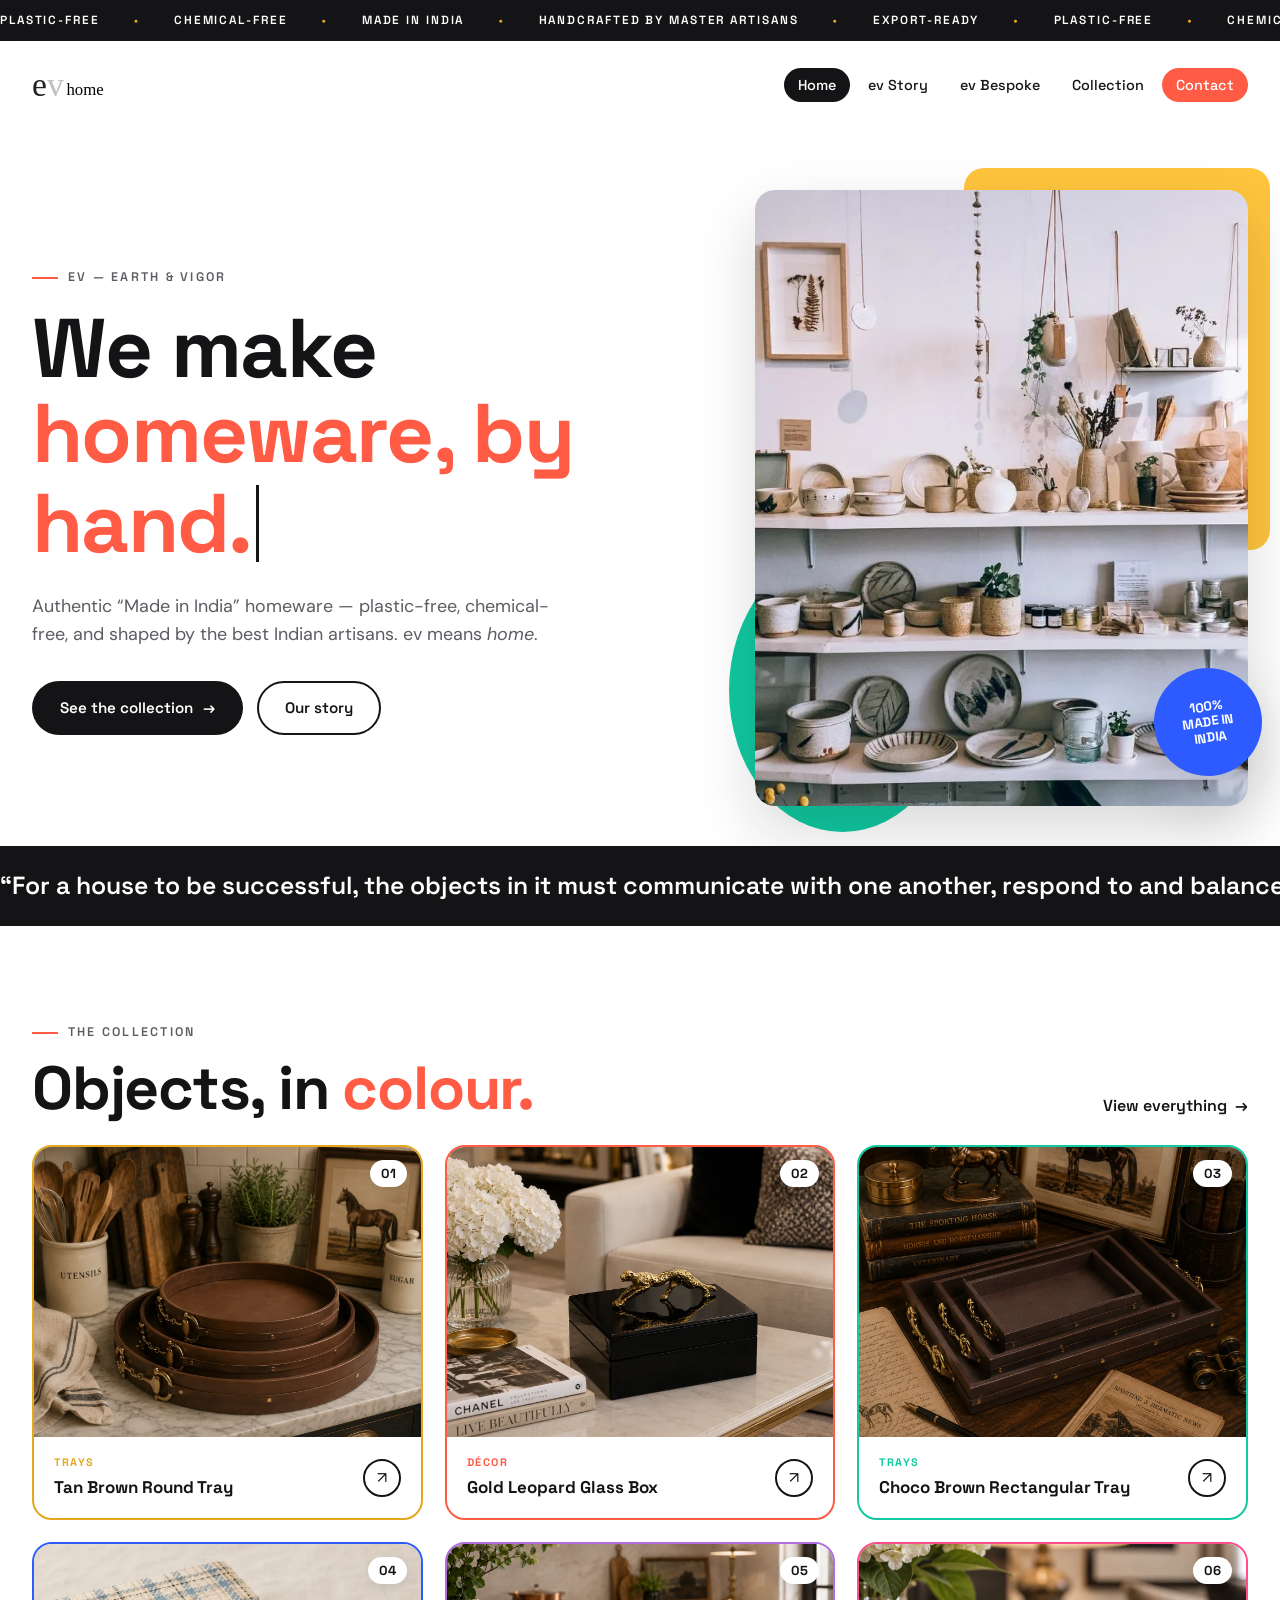
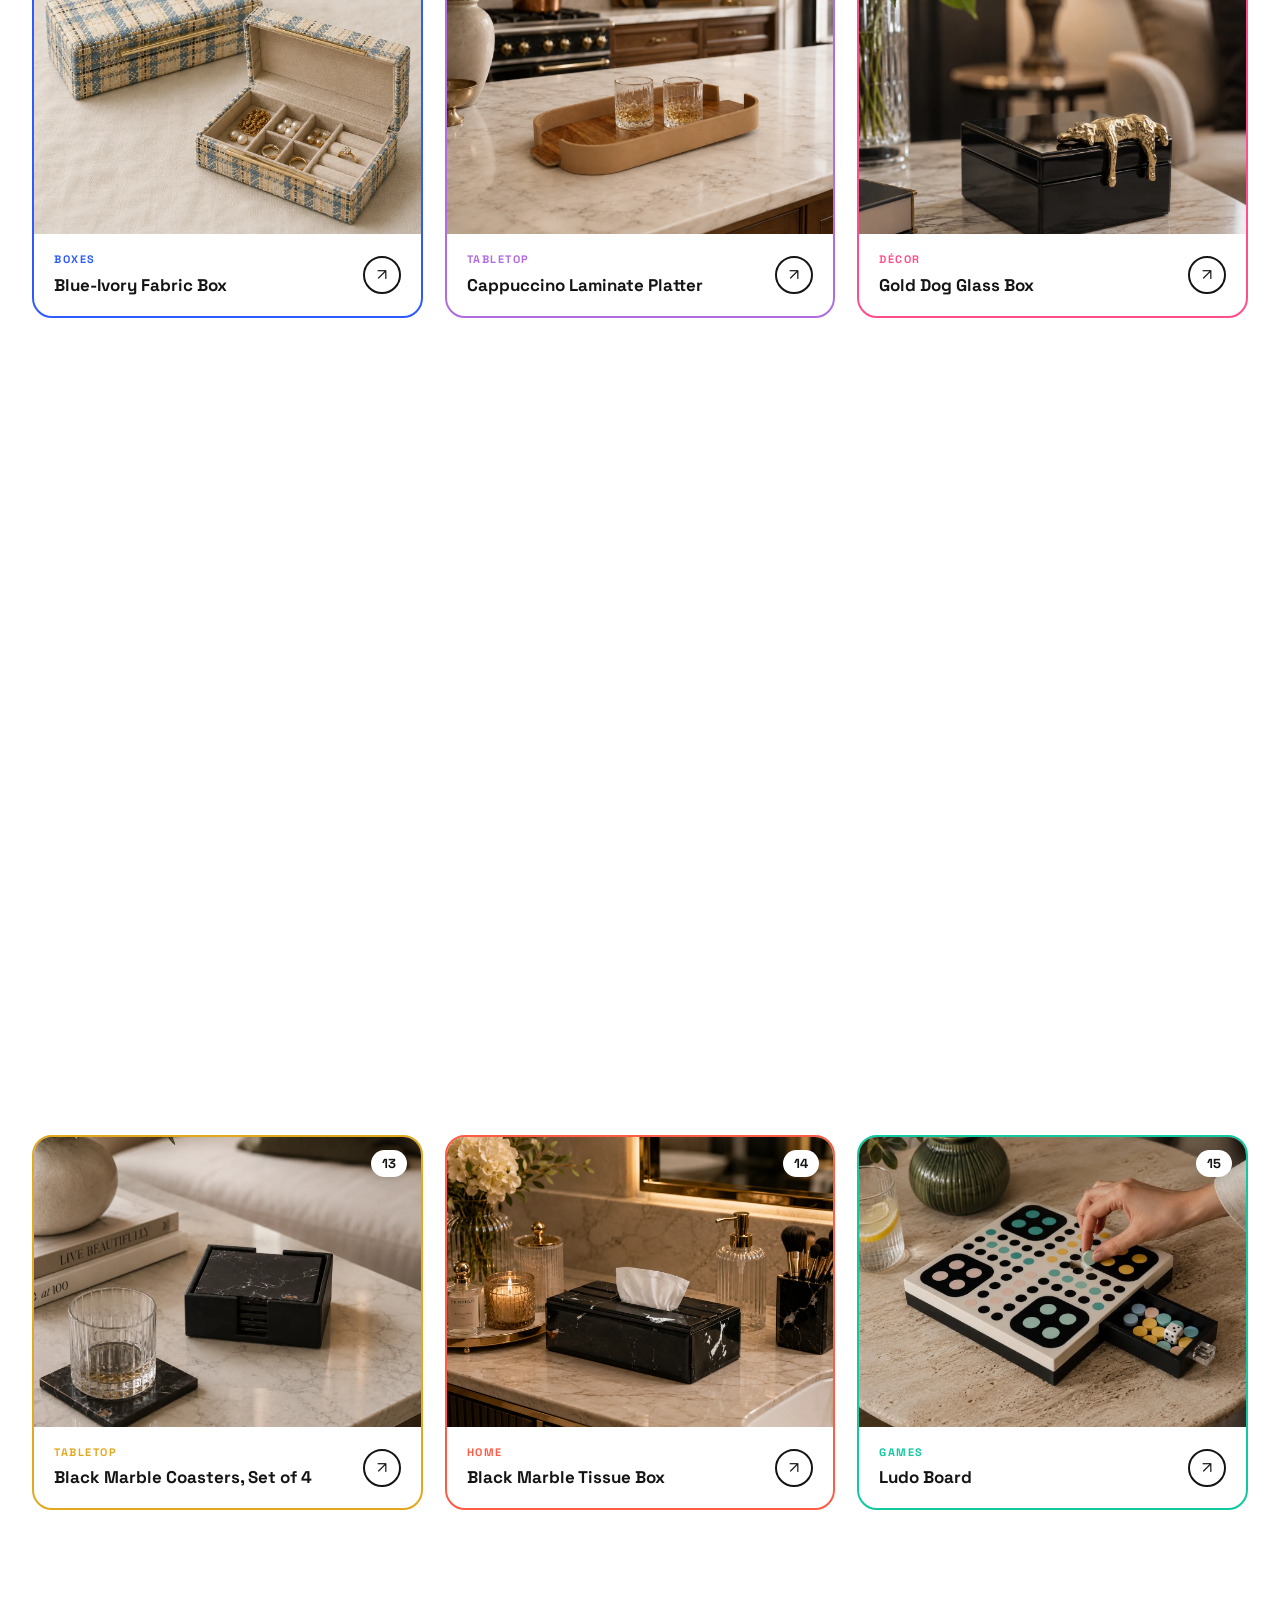
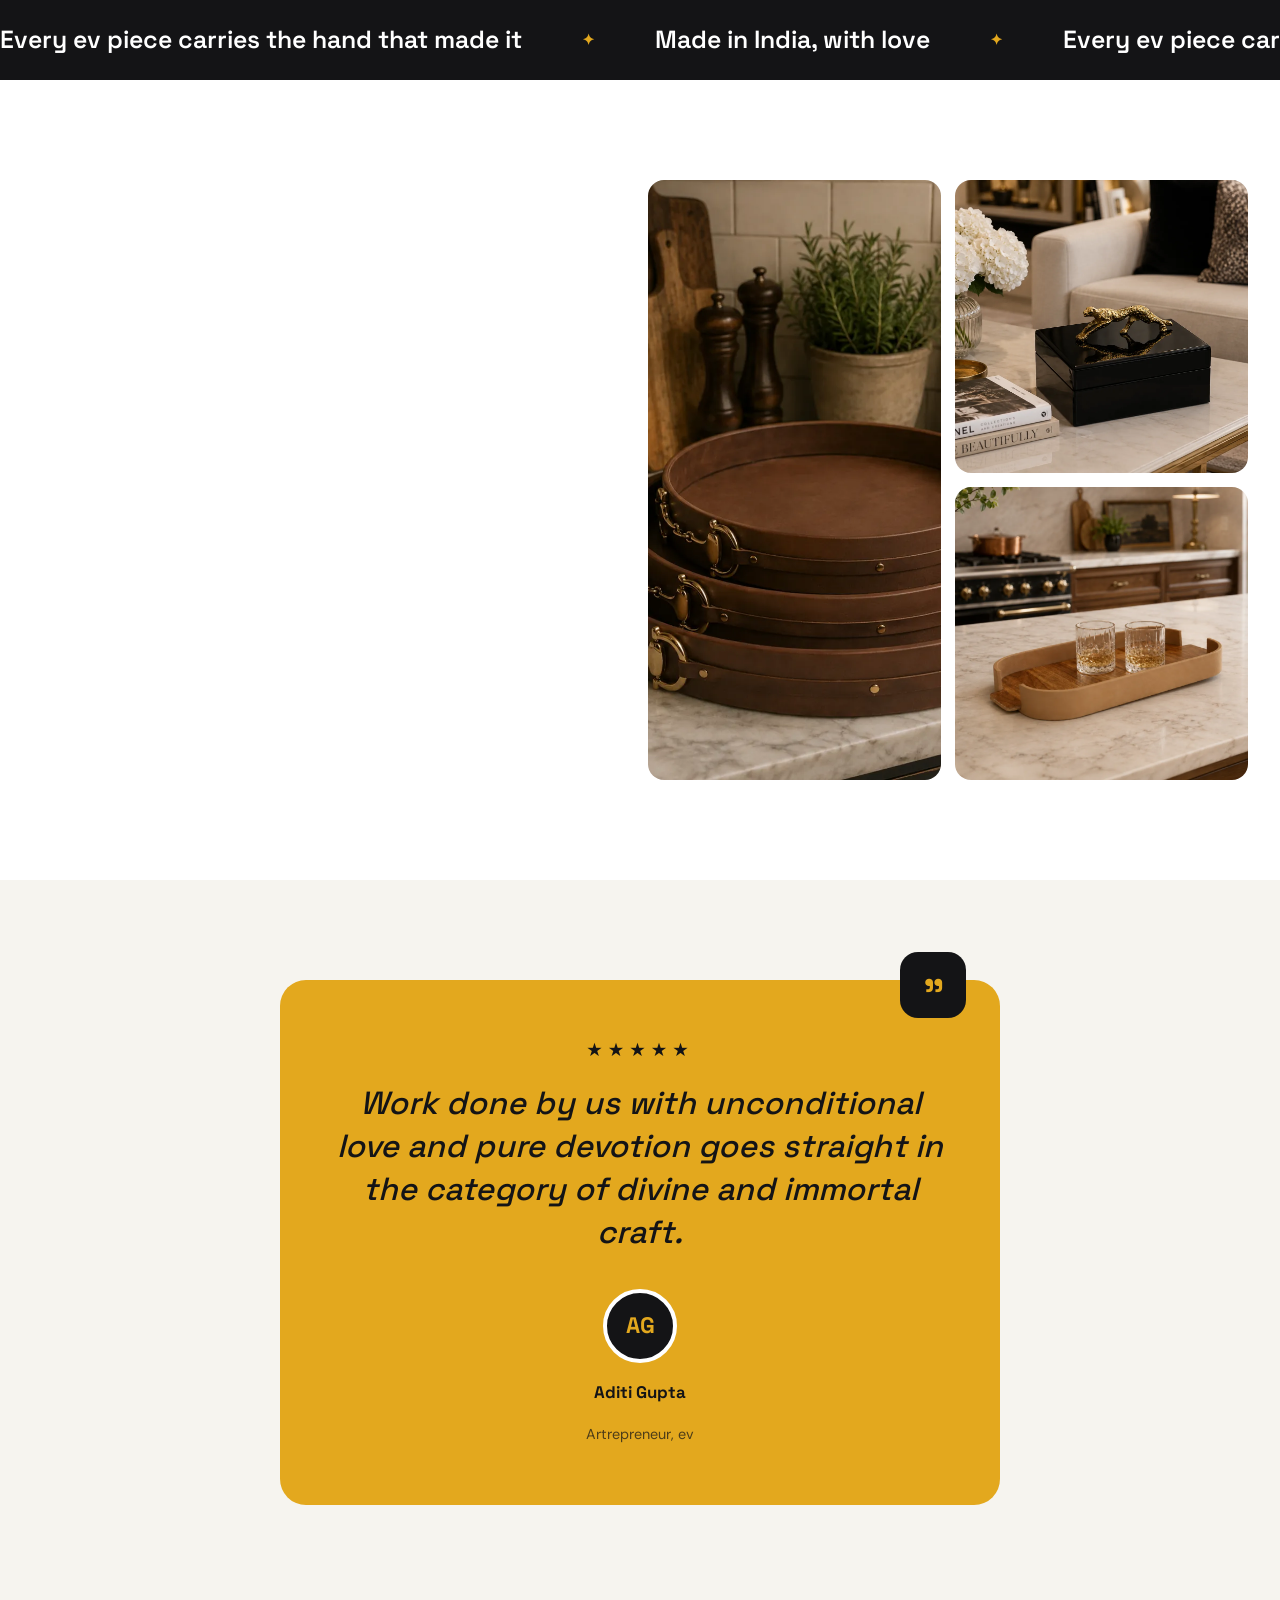
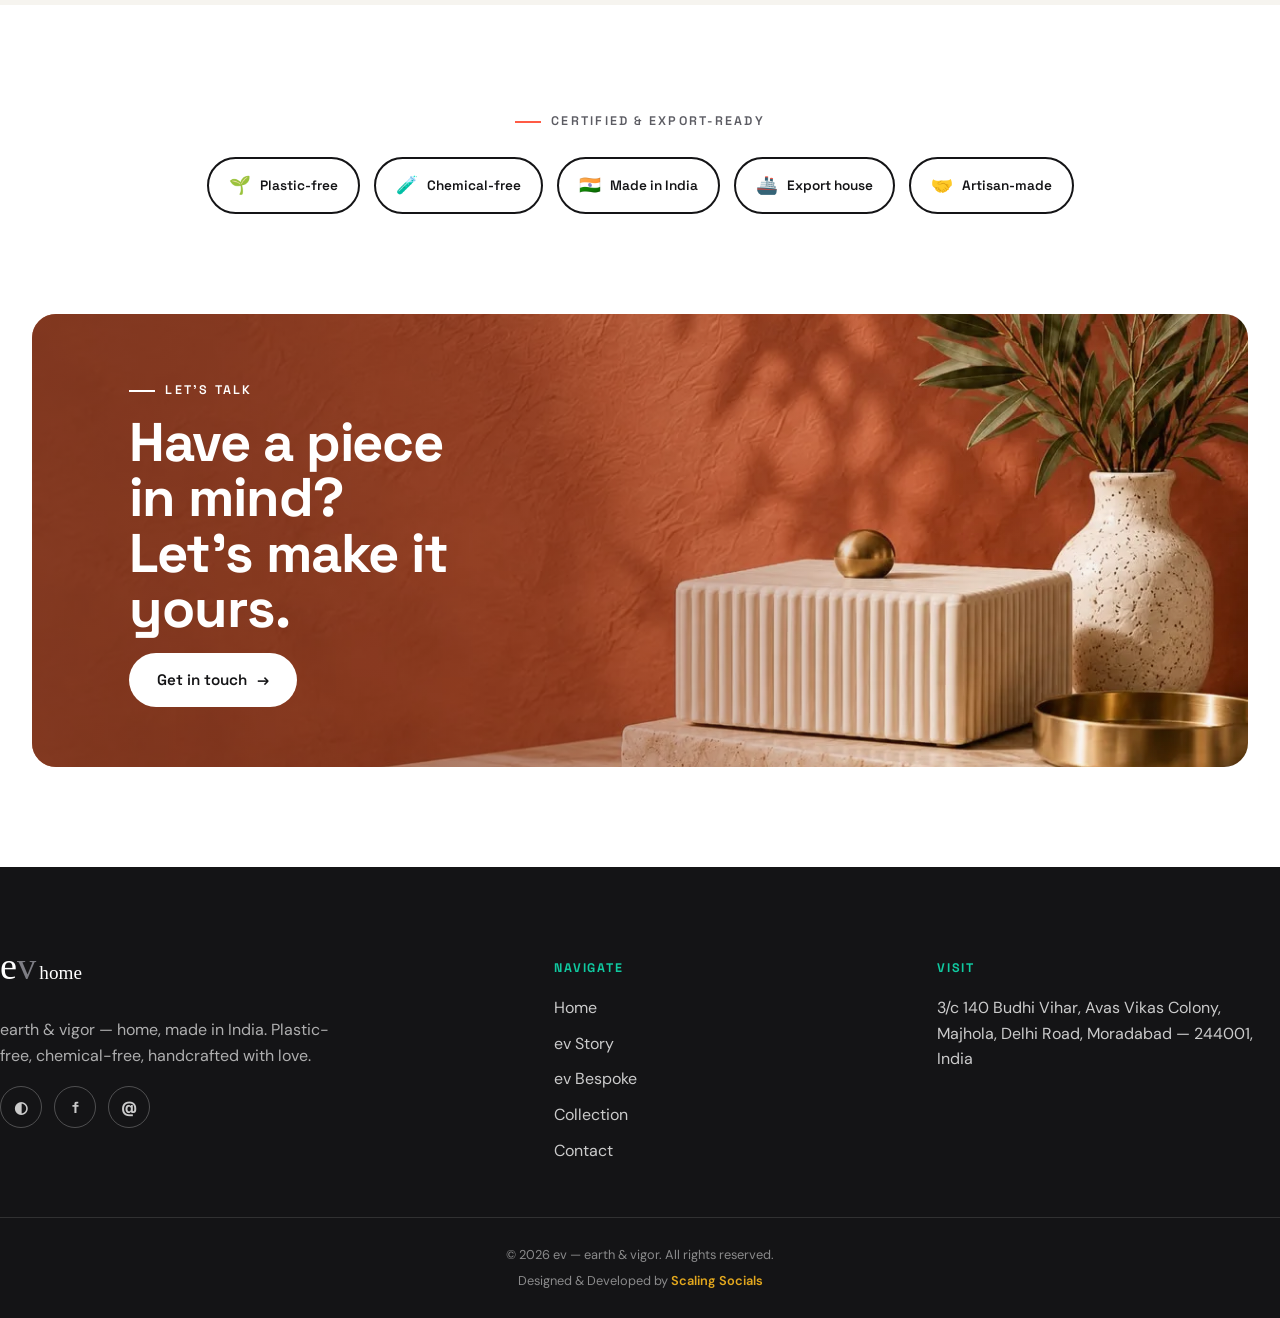
==== index.html @ 10958255 "Home page: use terracotta bespoke-CTA style with cta-bg image, keeping current 'Have a piece in mind" ====
<!doctype html>
<html lang="en">
<head>
  <meta charset="UTF-8" />
  <meta name="viewport" content="width=device-width, initial-scale=1.0" />
  <title>ev — earth & vigor</title>
  <meta name="description" content="ev — authentic Made in India homeware. Plastic-free, chemical-free, handcrafted by master artisans. ev means home." />
  <link rel="preconnect" href="https://fonts.googleapis.com" />
  <link rel="preconnect" href="https://fonts.gstatic.com" crossorigin />
  <link href="https://fonts.googleapis.com/css2?family=Space+Grotesk:wght@400;500;600;700&family=DM+Sans:opsz,wght@9..40,400;9..40,500;9..40,600&display=swap" rel="stylesheet" />
  <link rel="stylesheet" href="css/style.css" />
</head>
<body>

<div class="ticker" aria-hidden="true">
  <div class="ticker__track">
    <span>Plastic-free</span><span>Chemical-free</span><span>Made in India</span><span>Handcrafted by master artisans</span><span>Export-ready</span>
    <span>Plastic-free</span><span>Chemical-free</span><span>Made in India</span><span>Handcrafted by master artisans</span><span>Export-ready</span>
  </div>
</div>

<header class="site-header">
  <div class="wrap">
    <a href="index.html" class="logo" aria-label="ev — home"><span class="logo-e">e</span><span class="logo-v">v</span><span class="logo-home">home</span></a>
    <nav>
      <ul class="nav-links">
        <li><a href="index.html" aria-current="page">Home</a></li>
        <li><a href="brand-story.html">ev Story</a></li>
        <li><a href="bespoke.html">ev Bespoke</a></li>
        <li><a href="collection.html">Collection</a></li>
        <li><a href="contact.html" class="nav-cta">Contact</a></li>
      </ul>
    </nav>
    <button class="nav-toggle" aria-label="Toggle menu">&#9776;</button>
  </div>
</header>

<main>
  <!-- HERO -->
  <section class="hero">
    <div class="wrap hero-grid">
      <div class="reveal">
        <span class="eyebrow">ev — earth &amp; vigor</span>
        <h1>We make<br><span class="type" id="typewriter" data-phrases='["homeware, by hand.","objects with soul.","spaces feel like home.","details you can feel."]'>homeware, by hand.</span><span class="caret"></span></h1>
        <p class="hero-lead">Authentic “Made in India” homeware — plastic-free, chemical-free, and shaped by the best Indian artisans. ev means <em>home</em>.</p>
        <div class="hero-actions">
          <a class="btn" href="collection.html">See the collection <span class="arrow">→</span></a>
          <a class="btn btn-outline" href="brand-story.html">Our story</a>
        </div>
      </div>
      <div class="hero-media reveal d2">
        <span class="blk blk-1"></span>
        <span class="blk blk-2"></span>
        <div class="frame">
          <div class="hero-slider" id="hero-slider">
            <div class="slide active"><img src="images/hero/hero-homeware.webp" alt="Artisan homeware styled on open shelving" /></div>
            <div class="slide"><img src="images/collection/gold-leopard-box.webp" alt="Gold leopard box styled in a living room" /></div>
            <div class="slide"><img src="images/collection/cappuccino-platter.webp" alt="Cappuccino platter in a kitchen setting" /></div>
          </div>
        </div>
        <div class="hero-badge">100%<br>MADE IN<br>INDIA</div>
      </div>
    </div>
  </section>

  <!-- SCROLLING QUOTE BAND (below hero) -->
  <div class="quotebar" aria-hidden="true">
    <div class="quotebar__track">
      <span>“For a house to be successful, the objects in it must communicate with one another, respond to and balance one another.”</span><span>— Andrée Putman</span>
      <span>“For a house to be successful, the objects in it must communicate with one another, respond to and balance one another.”</span><span>— Andrée Putman</span>
    </div>
  </div>

  <!-- FULL GALLERY -->
  <section style="padding:90px 0 0;">
    <div class="gallery-head">
      <div class="section-head reveal" style="margin-bottom:26px;">
        <div>
          <span class="eyebrow">The Collection</span>
          <h2 class="section-title">Objects, in <span class="mark">colour.</span></h2>
        </div>
        <a class="link-arrow" href="collection.html">View everything</a>
      </div>
    </div>
    <div class="gallery-full">
      <div class="gallery-grid" id="collection-full"></div>
    </div>
  </section>

  <!-- SCROLLING BRAND BAR (below collection) -->
  <div class="quotebar" aria-hidden="true" style="margin-top:90px;">
    <div class="quotebar__track">
      <span>Every ev piece carries the hand that made it</span><span>Made in India, with love</span>
      <span>Every ev piece carries the hand that made it</span><span>Made in India, with love</span>
    </div>
  </div>

  <!-- ev STORY (white text + image collage) -->
  <section>
    <div class="wrap split-story">
      <div class="story-copy reveal">
        <span class="eyebrow">Our story</span>
        <h2>Two makers,<br>one home.</h2>
        <p>ev is the story of a father and a daughter — one a veteran of India’s brass trade, the other a luxury marketer in New Delhi. Together they build homeware that is authentically <strong>Made in India</strong>: plastic-free, chemical-free, and shaped by the country’s finest artisans.</p>
        <p style="margin-top:6px;"><a class="link-arrow" href="brand-story.html">Read the full story</a></p>
      </div>
      <div class="story-collage reveal d1">
        <img src="images/collection/tan-round-tray.webp" alt="Tan round tray, styled" />
        <img src="images/collection/gold-leopard-box.webp" alt="Gold leopard box, styled" />
        <img src="images/collection/cappuccino-platter.webp" alt="Cappuccino platter, in a kitchen" />
      </div>
    </div>
  </section>

  <!-- TESTIMONIAL -->
  <section class="section-cream" style="background:var(--bg-soft);">
    <div class="wrap">
      <div class="testi reveal">
        <div class="testi-card">
          <div class="testi-mark">&rdquo;</div>
          <div class="testi-stars">★★★★★</div>
          <p class="testi-quote">Work done by us with unconditional love and pure devotion goes straight in the category of divine and immortal craft.</p>
          <div class="testi-avatar">AG</div>
          <p class="by">Aditi Gupta</p>
          <p class="role">Artrepreneur, ev</p>
        </div>
      </div>
    </div>
  </section>

  <!-- CERTIFICATIONS -->
  <section>
    <div class="wrap" style="text-align:center;">
      <span class="eyebrow" style="justify-content:center;">Certified &amp; export-ready</span>
      <div class="badges reveal" style="margin-top:26px;">
        <span class="badge"><span>🌱</span> Plastic-free</span>
        <span class="badge"><span>🧪</span> Chemical-free</span>
        <span class="badge"><span>🇮🇳</span> Made in India</span>
        <span class="badge"><span>🚢</span> Export house</span>
        <span class="badge"><span>🤝</span> Artisan-made</span>
      </div>
    </div>
  </section>

  <!-- CTA -->
  <section style="padding-top:0;">
    <div class="wrap">
      <div class="bcta reveal" style="background-image:url('images/bespoke/cta-bg.webp')">
        <div class="bcta-inner">
          <span class="eyebrow">Let’s talk</span>
          <h2>Have a piece in mind?<br>Let’s make it yours.</h2>
          <a class="btn" style="background:#fff;color:var(--ink);" href="contact.html">Get in touch <span class="arrow">→</span></a>
        </div>
      </div>
    </div>
  </section>
</main>

<footer class="site-footer">
  <div class="wrap footer-grid">
    <div>
      <p class="brand"><span class="logo-e">e</span><span class="logo-v">v</span><span class="logo-home">home</span></p>
      <p class="tag">earth &amp; vigor — home, made in India. Plastic-free, chemical-free, handcrafted with love.</p>
      <div class="social"><a href="#" aria-label="Instagram">◐</a><a href="#" aria-label="Facebook">f</a><a href="#" aria-label="Email">@</a></div>
    </div>
    <div>
      <p class="col-title">Navigate</p>
      <ul>
        <li><a href="index.html">Home</a></li>
        <li><a href="brand-story.html">ev Story</a></li>
        <li><a href="bespoke.html">ev Bespoke</a></li>
        <li><a href="collection.html">Collection</a></li>
        <li><a href="contact.html">Contact</a></li>
      </ul>
    </div>
    <div>
      <p class="col-title">Visit</p>
      <p>3/c 140 Budhi Vihar, Avas Vikas Colony, Majhola, Delhi Road, Moradabad — 244001, India</p>
    </div>
  </div>
  <div class="footer-bottom">
    <p>© 2026 ev — earth &amp; vigor. All rights reserved.</p>
    <p class="credit">Designed &amp; Developed by <a href="https://scalingsocials.com" target="_blank" rel="noopener">Scaling Socials</a></p>
  </div>
</footer>

<button class="to-top" aria-label="Back to top">&#8593;</button>

<script src="js/data.js"></script>
<script src="js/gallery.js"></script>
</body>
</html>
---- css/style.css ----
/* =============================================================
   ev — earth & vigor  |  v2 design system
   Airy, playful, bold colour-blocks. Big full-bleed gallery.
   Logo stays Times New Roman two-tone (per brand doc).
   ============================================================= */

:root {
  --bg: #ffffff;
  --bg-soft: #f6f4ef;
  --ink: #141416;
  --ink-soft: #5c5c63;
  --line: #ecece6;

  /* bold playful accents */
  --coral: #ff5b45;
  --mint: #10c9a0;
  --yellow: #ffc53d;
  --cobalt: #2e5bff;
  --lilac: #b06ce0;
  --pink: #ff4e8b;
  --sky: #38bdf8;
  --lime: #b7e04a;
  --mustard: #e3a81e;

  /* logo colours straight from ev logo.docx */
  --logo-e: #222222;
  --logo-v: #bfbfbf;

  --font-display: "Space Grotesk", "Arial Narrow", sans-serif;
  --font-body: "DM Sans", system-ui, sans-serif;
  --font-logo: "Times New Roman", Times, serif;

  --radius: 20px;
  --shadow: 0 24px 60px rgba(20, 20, 22, 0.16);
  --wrap: 1280px;
}

* { box-sizing: border-box; }
html { scroll-behavior: smooth; }
body {
  margin: 0;
  background: var(--bg);
  color: var(--ink);
  font-family: var(--font-body);
  line-height: 1.6;
  -webkit-font-smoothing: antialiased;
  overflow-x: hidden;
}
a { color: inherit; text-decoration: none; }
img { max-width: 100%; display: block; }
::selection { background: var(--yellow); color: var(--ink); }

.wrap { max-width: var(--wrap); margin: 0 auto; padding: 0 32px; }

h1, h2, h3 { font-family: var(--font-display); font-weight: 700; letter-spacing: -0.02em; line-height: 1.02; }

.eyebrow {
  display: inline-flex; align-items: center; gap: 10px;
  font-family: var(--font-display);
  font-size: 0.78rem; font-weight: 600;
  letter-spacing: 0.18em; text-transform: uppercase;
  color: var(--ink-soft);
}
.eyebrow::before { content: ""; width: 26px; height: 2px; background: var(--coral); }

/* ---------- Ticker ---------- */
.ticker {
  background: var(--ink);
  color: #fff;
  overflow: hidden; white-space: nowrap;
}
.ticker__track { display: inline-flex; gap: 34px; padding: 11px 0; animation: marquee 30s linear infinite; will-change: transform; }
.ticker:hover .ticker__track { animation-play-state: paused; }
.ticker span { font-family: var(--font-display); font-size: 0.74rem; font-weight: 600; letter-spacing: 0.16em; text-transform: uppercase; display: inline-flex; align-items: center; gap: 34px; }
.ticker span::after { content: "●"; color: var(--mustard); font-size: 0.6em; }
@keyframes marquee { from { transform: translateX(0); } to { transform: translateX(-50%); } }

/* ---------- Header ---------- */
.site-header {
  position: sticky; top: 0; z-index: 60;
  background: rgba(255, 255, 255, 0.86);
  backdrop-filter: blur(12px);
  border-bottom: 1px solid transparent;
  transition: border-color 0.3s ease, box-shadow 0.3s ease;
}
.site-header.scrolled { border-color: var(--line); box-shadow: 0 6px 24px rgba(20, 20, 22, 0.05); }
.site-header .wrap { display: flex; align-items: center; justify-content: space-between; height: 88px; }

.logo { font-family: var(--font-logo); font-size: 2.1rem; line-height: 1; display: inline-flex; align-items: baseline; }
.logo-e { color: var(--logo-e); }
.logo-v { color: var(--logo-v); }
.logo-home { font-family: var(--font-logo); font-size: 0.5em; color: #000; margin-left: 0.16em; align-self: flex-end; padding-bottom: 0.16em; }

.nav-links { display: flex; gap: 4px; list-style: none; margin: 0; padding: 0; align-items: center; }
.nav-links a {
  font-family: var(--font-display);
  font-size: 0.9rem; font-weight: 500;
  color: var(--ink); padding: 8px 14px; border-radius: 999px;
  transition: background 0.2s ease, color 0.2s ease;
}
.nav-links a:hover { background: var(--bg-soft); }
.nav-links a[aria-current="page"] { background: var(--ink); color: #fff; }
.nav-cta { background: var(--coral) !important; color: #fff !important; }
.nav-cta:hover { background: var(--ink) !important; }

.nav-toggle { display: none; background: none; border: none; font-size: 1.7rem; cursor: pointer; color: var(--ink); }
@media (max-width: 900px) {
  .nav-toggle { display: block; }
  .nav-links {
    position: absolute; top: 100%; left: 0; right: 0;
    background: #fff; flex-direction: column; align-items: stretch;
    padding: 16px 24px 24px; gap: 6px;
    border-bottom: 1px solid var(--line); box-shadow: var(--shadow); display: none;
  }
  .nav-links.open { display: flex; }
  .nav-links a { padding: 12px 14px; font-size: 1rem; }
}

/* ---------- Buttons ---------- */
.btn {
  display: inline-flex; align-items: center; gap: 10px;
  font-family: var(--font-display); font-weight: 600; font-size: 0.95rem;
  background: var(--ink); color: #fff;
  padding: 15px 28px; border-radius: 999px;
  transition: transform 0.2s ease, background 0.25s ease, box-shadow 0.25s ease;
}
.btn:hover { transform: translateY(-3px); box-shadow: var(--shadow); background: var(--coral); }
.btn-coral { background: var(--coral); }
.btn-coral:hover { background: var(--ink); }
.btn-outline { background: transparent; color: var(--ink); border: 2px solid var(--ink); padding: 13px 26px; }
.btn-outline:hover { background: var(--ink); color: #fff; }
.btn .arrow { transition: transform 0.25s ease; }
.btn:hover .arrow { transform: translateX(5px); }

.link-arrow { font-family: var(--font-display); font-weight: 600; display: inline-flex; align-items: center; gap: 8px; color: var(--ink); }
.link-arrow::after { content: "→"; transition: transform 0.25s ease; }
.link-arrow:hover::after { transform: translateX(6px); }

/* ---------- Sections ---------- */
section { padding: 100px 0; }
.section-head { display: flex; align-items: flex-end; justify-content: space-between; gap: 24px; margin-bottom: 52px; flex-wrap: wrap; }
.section-title { font-size: clamp(2.2rem, 5vw, 3.8rem); margin: 14px 0 0; }
.section-title .mark { color: var(--coral); }

/* ---------- Hero ---------- */
.hero { padding: 60px 0 40px; position: relative; overflow: hidden; }
.hero-grid { display: grid; grid-template-columns: 1.15fr 0.85fr; gap: 56px; align-items: center; }
.hero h1 { font-size: clamp(2.6rem, 6.5vw, 5.4rem); margin: 18px 0 0; }
.type-wrap { display: block; min-height: 1.1em; }
.type { color: var(--coral); }
.caret { display: inline-block; width: 3px; height: 0.92em; background: var(--ink); margin-left: 4px; transform: translateY(0.12em); animation: blink 1s steps(1) infinite; }
@keyframes blink { 50% { opacity: 0; } }
.hero-lead { font-size: 1.12rem; color: var(--ink-soft); max-width: 44ch; margin: 26px 0 32px; }
.hero-actions { display: flex; gap: 14px; flex-wrap: wrap; }

.hero-media { position: relative; }
.hero-media .frame {
  position: relative; z-index: 2; border-radius: var(--radius); overflow: hidden;
  aspect-ratio: 4 / 5; box-shadow: var(--shadow);
}
.hero-media .frame img { width: 100%; height: 100%; object-fit: cover; }
.hero-media .blk {
  position: absolute; z-index: 1; border-radius: var(--radius);
}
.hero-media .blk-1 { inset: -22px -22px auto auto; width: 62%; height: 62%; background: var(--yellow); }
.hero-media .blk-2 { left: -26px; bottom: -26px; width: 46%; height: 46%; background: var(--mint); border-radius: 50%; }
.hero-badge {
  position: absolute; z-index: 3; right: -14px; bottom: 30px;
  background: var(--cobalt); color: #fff; font-family: var(--font-display); font-weight: 700;
  width: 108px; height: 108px; border-radius: 50%; display: grid; place-items: center; text-align: center;
  font-size: 0.82rem; line-height: 1.15; padding: 10px; transform: rotate(-8deg);
  box-shadow: var(--shadow);
}

/* ---------- Gallery (bordered white cards, 3 per row) ---------- */
.gallery-full { max-width: var(--wrap); margin: 0 auto; padding: 0 32px; }
.gallery-head { max-width: var(--wrap); margin: 0 auto 8px; padding: 0 32px; }
.gallery-grid { display: grid; grid-template-columns: repeat(3, 1fr); gap: 22px; }
.tile {
  position: relative; overflow: hidden;
  background: #fff; border: 2px solid var(--line); border-radius: var(--radius);
  display: flex; flex-direction: column;
  transition: transform 0.28s ease, box-shadow 0.28s ease;
}
.tile:hover { transform: translateY(-6px); box-shadow: var(--shadow); }
.tile .thumb { position: relative; aspect-ratio: 4 / 3; overflow: hidden; background: var(--bg-soft); }
.tile .thumb img { width: 100%; height: 100%; object-fit: cover; transition: transform 0.6s cubic-bezier(0.2, 0.7, 0.2, 1); }
.tile:hover .thumb img { transform: scale(1.06); }
.tile .num { position: absolute; right: 14px; top: 13px; z-index: 3; font-family: var(--font-display); font-weight: 700; font-size: 0.82rem; background: #fff; border-radius: 999px; padding: 3px 11px; box-shadow: var(--shadow-sm, 0 4px 14px rgba(20,20,22,.1)); }
.tile .meta { padding: 17px 20px; display: flex; align-items: center; justify-content: space-between; gap: 12px; }
.tile .meta .cat { display: block; font-family: var(--font-display); font-size: 0.68rem; font-weight: 700; letter-spacing: 0.14em; text-transform: uppercase; }
.tile .meta .name { display: block; font-family: var(--font-display); font-weight: 700; font-size: 1.06rem; margin-top: 3px; color: var(--ink); }
.tile .go { flex: none; width: 38px; height: 38px; border-radius: 50%; display: grid; place-items: center; border: 2px solid var(--ink); transition: background 0.25s ease, color 0.25s ease; }
.tile:hover .go { background: var(--ink); color: #fff; }
.tile .image-placeholder { position: absolute; inset: 0; display: grid; place-items: center; color: rgba(20,20,22,0.5); font-family: var(--font-display); font-weight: 600; text-align: center; }

/* rotating accent: coloured border + coloured category label */
.tile:nth-child(6n+1) { border-color: var(--mustard); } .tile:nth-child(6n+1) .cat { color: var(--mustard); }
.tile:nth-child(6n+2) { border-color: var(--coral); }   .tile:nth-child(6n+2) .cat { color: var(--coral); }
.tile:nth-child(6n+3) { border-color: var(--mint); }    .tile:nth-child(6n+3) .cat { color: var(--mint); }
.tile:nth-child(6n+4) { border-color: var(--cobalt); }  .tile:nth-child(6n+4) .cat { color: var(--cobalt); }
.tile:nth-child(6n+5) { border-color: var(--lilac); }   .tile:nth-child(6n+5) .cat { color: var(--lilac); }
.tile:nth-child(6n+6) { border-color: var(--pink); }    .tile:nth-child(6n+6) .cat { color: var(--pink); }

/* ---------- Quote bars (dividers) ---------- */
.quote-feature { background: var(--ink); color: #fff; text-align: center; padding: 76px 8%; }
.quote-feature q { display: block; font-family: var(--font-display); font-style: italic; font-weight: 500; font-size: clamp(1.5rem, 3.6vw, 2.6rem); line-height: 1.3; max-width: 22ch; margin: 0 auto; }
.quote-feature .by { display: block; margin-top: 22px; font-family: var(--font-display); font-weight: 600; font-size: 0.82rem; letter-spacing: 0.14em; text-transform: uppercase; color: var(--mustard); }
.quotebar { background: var(--ink); color: #fff; overflow: hidden; white-space: nowrap; padding: 20px 0; }
.quotebar__track { display: inline-flex; gap: 60px; animation: marquee 34s linear infinite; will-change: transform; }
.quotebar:hover .quotebar__track { animation-play-state: paused; }
.quotebar span { font-family: var(--font-display); font-style: normal; font-weight: 600; font-size: clamp(1.05rem, 2.3vw, 1.55rem); display: inline-flex; align-items: center; gap: 60px; }
.quotebar span::after { content: "✦"; color: var(--mustard); font-size: 0.6em; }

/* ---------- Auto-scrolling media carousel ---------- */
.caro-section { padding: 80px 0; overflow: hidden; }
.caro-viewport {
  width: 100%; overflow: hidden;
  -webkit-mask-image: linear-gradient(90deg, transparent, #000 5%, #000 95%, transparent);
  mask-image: linear-gradient(90deg, transparent, #000 5%, #000 95%, transparent);
}
.caro-track { display: flex; gap: 18px; width: max-content; animation: caro 55s linear infinite; will-change: transform; }
.caro-viewport:hover .caro-track { animation-play-state: paused; }
@keyframes caro { from { transform: translateX(0); } to { transform: translateX(-50%); } }
.caro-card {
  position: relative; flex: 0 0 auto; width: 266px; height: 354px;
  border-radius: 18px; overflow: hidden; background: var(--bg-soft);
  box-shadow: var(--shadow); transition: transform 0.3s ease;
}
.caro-card:hover { transform: translateY(-6px) scale(1.02); }
.caro-card img, .caro-card video { width: 100%; height: 100%; object-fit: cover; display: block; }
.caro-play {
  position: absolute; inset: 0; display: grid; place-items: center;
  color: #fff; background: rgba(20,20,22,0.28); transition: opacity 0.3s ease; pointer-events: none;
}
.caro-play span {
  width: 54px; height: 54px; border-radius: 50%; display: grid; place-items: center;
  background: var(--mustard); color: var(--ink); font-size: 1.1rem; padding-left: 3px;
}
.caro-video:hover .caro-play { opacity: 0; }
@media (max-width: 560px) {
  .caro-card { width: 200px; height: 280px; }
  .caro-section { padding: 60px 0; }
}

/* ---------- Image with mustard border ---------- */
.framed-mustard { border: 10px solid var(--mustard); border-radius: var(--radius); overflow: hidden; box-shadow: var(--shadow); }
.framed-mustard img { width: 100%; height: 100%; object-fit: cover; display: block; }

/* ---------- Testimonial ---------- */
.testimonial { text-align: center; max-width: 900px; margin: 0 auto; }
.testimonial .stars { color: var(--mustard); font-size: 1.4rem; letter-spacing: 4px; }
.testimonial q { display: block; font-family: var(--font-display); font-style: italic; font-weight: 500; font-size: clamp(1.6rem, 4vw, 2.8rem); line-height: 1.3; max-width: 22ch; margin: 22px auto; }
.testimonial .by { font-family: var(--font-display); font-weight: 700; font-size: 1.05rem; }
.testimonial .role { color: var(--ink-soft); font-size: 0.9rem; }

/* ---------- ev story split (white text + image collage) ---------- */
.split-story { display: grid; grid-template-columns: 1fr 1.05fr; gap: 44px; align-items: center; }
.story-copy { padding: 6px 0; display: flex; flex-direction: column; justify-content: center; }
.story-copy h2 { font-size: clamp(2rem, 4vw, 3.2rem); margin: 14px 0 18px; }
.story-copy p { margin: 0 0 14px; color: var(--ink-soft); font-size: 1.05rem; }
.story-collage { display: grid; grid-template-columns: 1fr 1fr; gap: 14px; }
.story-collage img { width: 100%; height: 100%; object-fit: cover; border-radius: 16px; aspect-ratio: 1 / 1; }
.story-collage img:nth-child(1) { grid-row: span 2; aspect-ratio: 3 / 5; }
.framed-mustard { min-height: 360px; }
@media (max-width: 900px) { .split-story { grid-template-columns: 1fr; gap: 28px; } .story-collage img:nth-child(1) { grid-row: auto; aspect-ratio: 1 / 1; } }

/* ---------- Hero image slider (cross-fade) ---------- */
.hero-slider { position: relative; width: 100%; height: 100%; }
.hero-slider .slide { position: absolute; inset: 0; opacity: 0; transition: opacity 1.1s ease; }
.hero-slider .slide.active { opacity: 1; }
.hero-slider .slide img { width: 100%; height: 100%; object-fit: cover; }

/* ---------- Creative testimonial (mustard card) ---------- */
.testi { max-width: 720px; margin: 0 auto; position: relative; }
.testi-card { background: var(--mustard); color: var(--ink); border-radius: 26px; padding: 56px 46px 44px; position: relative; text-align: center; }
.testi-mark { position: absolute; top: -28px; right: 34px; width: 66px; height: 66px; border-radius: 18px; background: var(--ink); color: var(--mustard); display: grid; place-items: center; font-family: var(--font-display); font-weight: 700; font-size: 2.6rem; line-height: 0; padding-top: 18px; }
.testi-stars { color: var(--ink); font-size: 1.15rem; letter-spacing: 5px; margin-bottom: 16px; }
.testi-quote { font-family: var(--font-display); font-style: italic; font-weight: 500; font-size: clamp(1.3rem, 2.9vw, 2rem); line-height: 1.35; margin: 0; }
.testi-avatar { width: 74px; height: 74px; border-radius: 50%; background: var(--ink); color: var(--mustard); display: grid; place-items: center; font-family: var(--font-display); font-weight: 700; font-size: 1.4rem; margin: 34px auto 12px; border: 4px solid #fff; }
.testi .by { font-family: var(--font-display); font-weight: 700; font-size: 1.05rem; }
.testi .role { color: rgba(20,20,22,0.72); font-size: 0.9rem; }

/* ---------- Colour-block panel (story / about) ---------- */
.panel { border-radius: 0; }
.panel-grid { display: grid; grid-template-columns: 1fr 1fr; gap: 0; align-items: stretch; }
.panel-color { padding: 90px 8%; display: flex; flex-direction: column; justify-content: center; }
.panel-color h2 { font-size: clamp(2rem, 4vw, 3.2rem); margin: 16px 0 20px; }
.panel-color p { font-size: 1.06rem; margin: 0 0 16px; }
.panel-media { min-height: 420px; background-size: cover; background-position: center; }
.bg-coral { background: var(--coral); color: #fff; } .bg-coral .eyebrow, .bg-coral .eyebrow::before { color: #fff; }
.bg-mint { background: var(--mint); } .bg-yellow { background: var(--yellow); }
.bg-cobalt { background: var(--cobalt); color: #fff; } .bg-cobalt .eyebrow { color: #fff; } .bg-cobalt .eyebrow::before { background: var(--yellow); }
.bg-lilac { background: var(--lilac); color: #fff; }
.bg-ink { background: var(--ink); color: #fff; } .bg-ink .eyebrow { color: #fff; }
.bg-mustard { background: var(--mustard); color: var(--ink); }
.bg-mustard .eyebrow { color: var(--ink); } .bg-mustard .eyebrow::before { background: var(--ink); }

/* ---------- Big word marquee ---------- */
.wordmarquee { background: var(--ink); color: #fff; padding: 22px 0; overflow: hidden; white-space: nowrap; }
.wordmarquee__track { display: inline-flex; gap: 44px; animation: marquee 26s linear infinite; will-change: transform; }
.wordmarquee span { font-family: var(--font-display); font-weight: 700; font-size: clamp(1.5rem, 3.2vw, 2.6rem); display: inline-flex; align-items: center; gap: 44px; }
.wordmarquee span::after { content: "✦"; color: var(--mint); font-size: 0.6em; }
.wordmarquee .o { color: transparent; -webkit-text-stroke: 1.5px #fff; }

/* ---------- Features (playful cards) ---------- */
.cards { display: grid; grid-template-columns: repeat(3, 1fr); gap: 22px; }
.card { border-radius: var(--radius); padding: 34px 30px; color: var(--ink); transition: transform 0.28s ease; }
.card:hover { transform: translateY(-8px); }
.card:nth-child(1) { background: var(--yellow); }
.card:nth-child(2) { background: var(--mint); }
.card:nth-child(3) { background: var(--lilac); color: #fff; }
.card .emoji { font-size: 2rem; }
.card h3 { font-size: 1.4rem; margin: 16px 0 8px; }
.card p { margin: 0; font-size: 0.98rem; }

/* ---------- Prose ---------- */
.prose { max-width: 62ch; }
.prose p { margin: 0 0 18px; color: var(--ink-soft); font-size: 1.05rem; }
.lede { font-family: var(--font-display); font-size: 1.35rem; font-weight: 500; color: var(--ink); line-height: 1.35; }

/* ---------- Steps ---------- */
.steps { display: grid; grid-template-columns: repeat(4, 1fr); gap: 18px; }
.step { border-radius: var(--radius); padding: 28px 24px; background: var(--bg-soft); transition: transform 0.28s ease; }
.step:hover { transform: translateY(-6px); }
.step:nth-child(4n+1){background:var(--yellow);} .step:nth-child(4n+2){background:var(--mint);} .step:nth-child(4n+3){background:var(--sky);} .step:nth-child(4n+4){background:var(--pink);color:#fff;}
.step .num { font-family: var(--font-display); font-weight: 700; font-size: 2.2rem; }
.step .label { font-family: var(--font-display); font-weight: 700; font-size: 1.2rem; margin: 6px 0 6px; }
.step p { margin: 0; font-size: 0.92rem; }

/* ---------- Bespoke: image step cards (2x2) ---------- */
.bsteps { display: grid; grid-template-columns: 1fr 1fr; gap: 20px; }
.bstep { border-radius: 20px; overflow: hidden; background: #f4ede3; box-shadow: 0 10px 30px rgba(20,20,22,0.07); transition: transform 0.28s ease, box-shadow 0.28s ease; }
.bstep:hover { transform: translateY(-5px); box-shadow: var(--shadow); }
.bstep-img { aspect-ratio: 16 / 10; background-size: cover; background-position: center; }
.bstep-body { display: flex; align-items: center; gap: 20px; padding: 22px 26px; }
.bstep-num { font-family: "Times New Roman", Georgia, serif; font-size: 2.9rem; line-height: 1; font-weight: 400; flex: none; }
.bstep-label { font-family: var(--font-display); font-weight: 700; text-transform: uppercase; letter-spacing: 0.08em; font-size: 0.86rem; margin: 0; }
.bstep-desc { color: var(--ink-soft); font-size: 0.94rem; margin: 4px 0 0; }
/* muted reference palette */
.bstep:nth-child(1) { background: #f0e5d8; } .bstep:nth-child(1) .bstep-num { color: #c0824f; }
.bstep:nth-child(2) { background: #e4e7db; } .bstep:nth-child(2) .bstep-num { color: #7f8b5e; }
.bstep:nth-child(3) { background: #dee4e7; } .bstep:nth-child(3) .bstep-num { color: #6f8794; }
.bstep:nth-child(4) { background: #ece0d1; } .bstep:nth-child(4) .bstep-num { color: #b5764a; }
@media (max-width: 640px) { .bsteps { grid-template-columns: 1fr; } }

/* ---------- Bespoke: new CTA with background image ---------- */
.bcta { position: relative; border-radius: 24px; overflow: hidden; min-height: 380px; display: flex; align-items: center; background-color: #b5613a; background-size: cover; background-position: center; }
.bcta::before { content: ""; position: absolute; inset: 0; background: linear-gradient(90deg, rgba(120,52,30,0.78) 0%, rgba(120,52,30,0.45) 45%, rgba(120,52,30,0.05) 78%); }
.bcta-inner { position: relative; padding: 60px 8%; color: #fff; max-width: 560px; }
.bcta-inner .eyebrow { color: #fff; margin-bottom: 14px; }
.bcta-inner .eyebrow::before { background: #fff; }
.bcta-inner h2 { color: #fff; font-size: clamp(2.1rem, 4.4vw, 3.4rem); margin: 0 0 16px; }
.bcta-inner p { color: rgba(255,255,255,0.9); font-size: 1.02rem; margin: 0 0 26px; max-width: 34ch; }
@media (max-width: 560px) { .bcta { min-height: 320px; } .bcta::before { background: linear-gradient(180deg, rgba(120,52,30,0.5), rgba(120,52,30,0.82)); } }

/* ---------- Page hero (inner) ---------- */
.page-hero { padding: 80px 0; }
.page-hero .eyebrow { margin-bottom: 18px; }
.page-hero h1 { font-size: clamp(2.8rem, 7vw, 5.5rem); }
.page-hero p { max-width: 54ch; color: var(--ink-soft); font-size: 1.12rem; margin-top: 22px; }
.page-hero.on-color { color: #fff; }
.page-hero.on-color .eyebrow, .page-hero.on-color .eyebrow::before { color: #fff; }
.page-hero.on-color p { color: rgba(255,255,255,0.9); }

/* ---------- Quotes ---------- */
.quotes { display: grid; grid-template-columns: repeat(2, 1fr); gap: 22px; }
.quote { border-radius: var(--radius); padding: 34px; background: var(--bg-soft); }
.quote:nth-child(1){background:var(--mint);} .quote:nth-child(2){background:var(--yellow);}
.quote p { font-family: var(--font-display); font-size: 1.3rem; font-weight: 500; line-height: 1.4; margin: 0 0 16px; }
.quote cite { font-style: normal; font-weight: 600; font-family: var(--font-display); }

/* ---------- Contact ---------- */
.contact-grid { display: grid; grid-template-columns: repeat(3, 1fr); gap: 20px; margin-bottom: 52px; }
.contact-card { border-radius: var(--radius); padding: 30px; transition: transform 0.28s ease; }
.contact-card:hover { transform: translateY(-6px); }
.contact-card:nth-child(1){background:var(--yellow);} .contact-card:nth-child(2){background:var(--mint);} .contact-card:nth-child(3){background:var(--sky);}
.contact-card .label { font-family: var(--font-display); font-weight: 700; letter-spacing: 0.02em; text-transform: uppercase; font-size: 0.8rem; margin-bottom: 10px; }
form.contact-form { max-width: 680px; display: flex; flex-direction: column; gap: 18px; }
form.contact-form .row { display: grid; grid-template-columns: 1fr 1fr; gap: 18px; }
form.contact-form label { display: block; font-family: var(--font-display); font-weight: 600; font-size: 0.85rem; margin-bottom: 7px; }
form.contact-form input, form.contact-form textarea {
  width: 100%; border: 2px solid var(--line); background: #fff; border-radius: 12px;
  padding: 14px 16px; font-family: var(--font-body); font-size: 1rem; transition: border-color 0.2s ease;
}
form.contact-form input:focus, form.contact-form textarea:focus { outline: none; border-color: var(--coral); }
form.contact-form button { align-self: flex-start; border: none; cursor: pointer; }

/* ---------- Founder ---------- */
.founder-grid { display: grid; grid-template-columns: repeat(2, 1fr); gap: 16px; max-width: 480px; }
.founder-grid .ph { aspect-ratio: 3/4; border-radius: var(--radius); display: grid; place-items: center; font-family: var(--font-display); font-weight: 600; color: var(--ink); }
.founder-grid .ph:nth-child(1){background:var(--mint);} .founder-grid .ph:nth-child(2){background:var(--yellow);}

/* ---------- CTA ---------- */
.cta { border-radius: var(--radius); padding: 70px 8%; text-align: center; }
.cta h2 { font-size: clamp(2rem, 5vw, 3.6rem); margin: 0 0 26px; }

/* ---------- Certifications ---------- */
.badges { display: flex; gap: 14px; flex-wrap: wrap; justify-content: center; }
.badge { display: inline-flex; align-items: center; gap: 9px; padding: 12px 20px; border-radius: 999px; background: #fff; border: 2px solid var(--ink); font-family: var(--font-display); font-weight: 600; font-size: 0.85rem; }
.badge span { font-size: 1.1rem; }

/* ---------- Footer ---------- */
.site-footer { background: var(--ink); color: #fff; }
.footer-grid { display: grid; grid-template-columns: 1.5fr 1fr 1fr; gap: 40px; padding: 80px 0 44px; }
.footer-grid .brand { font-family: var(--font-logo); font-size: 2.4rem; line-height: 1; display: inline-flex; align-items: baseline; margin: 0 0 16px; }
.footer-grid .brand .logo-e { color: #fff; } .footer-grid .brand .logo-v { color: #7d7d84; } .footer-grid .brand .logo-home { color: #fff; }
.footer-grid .tag { color: rgba(255,255,255,0.66); max-width: 32ch; }
.footer-grid .col-title { font-family: var(--font-display); font-weight: 700; font-size: 0.78rem; letter-spacing: 0.14em; text-transform: uppercase; color: var(--mint); margin-bottom: 16px; }
.footer-grid ul { list-style: none; margin: 0; padding: 0; }
.footer-grid li { margin-bottom: 10px; }
.footer-grid a, .footer-grid p { color: rgba(255,255,255,0.78); }
.footer-grid a:hover { color: var(--yellow); }
.social { display: flex; gap: 12px; margin-top: 18px; }
.social a { width: 42px; height: 42px; border-radius: 50%; display: grid; place-items: center; border: 1.5px solid rgba(255,255,255,0.25); font-family: var(--font-display); font-weight: 700; transition: background 0.25s ease, color 0.25s ease, transform 0.25s ease; }
.social a:hover { background: var(--coral); border-color: var(--coral); transform: translateY(-3px); }
.footer-bottom { border-top: 1px solid rgba(255,255,255,0.12); padding: 22px 0; text-align: center; font-size: 0.8rem; color: rgba(255,255,255,0.5); }
.footer-bottom p { margin: 5px 0; }
.footer-bottom .credit a { color: var(--mustard); font-weight: 600; transition: opacity 0.2s ease; }
.footer-bottom .credit a:hover { opacity: 0.8; }

/* ---------- Reveal ---------- */
.reveal { opacity: 0; transform: translateY(30px); transition: opacity 0.7s ease, transform 0.7s ease; }
.reveal.in { opacity: 1; transform: none; }
.reveal.d1 { transition-delay: 0.09s; } .reveal.d2 { transition-delay: 0.18s; } .reveal.d3 { transition-delay: 0.27s; }
/* gallery tiles reveal without vertical shift (keeps grid tidy) */
.tile.reveal { transform: scale(0.98); } .tile.reveal.in { transform: none; }

.to-top { position: fixed; right: 22px; bottom: 22px; z-index: 70; width: 50px; height: 50px; border-radius: 50%; background: var(--ink); color: #fff; display: grid; place-items: center; font-size: 1.2rem; cursor: pointer; opacity: 0; transform: translateY(14px); pointer-events: none; transition: opacity 0.3s ease, transform 0.3s ease, background 0.25s ease; box-shadow: var(--shadow); }
.to-top.show { opacity: 1; transform: none; pointer-events: auto; }
.to-top:hover { background: var(--coral); }

.todo-note { color: rgba(20,20,22,0.45); font-size: 0.9rem; }

/* ---------- Responsive ---------- */
@media (max-width: 900px) {
  section { padding: 72px 0; }
  .hero-grid { grid-template-columns: 1fr; gap: 40px; }
  .hero-media { max-width: 440px; }
  .gallery-grid { grid-template-columns: repeat(2, 1fr); }
  .panel-grid { grid-template-columns: 1fr; }
  .panel-media { min-height: 300px; order: -1; }
  .cards { grid-template-columns: 1fr; }
  .steps { grid-template-columns: 1fr 1fr; }
  .quotes, .contact-grid { grid-template-columns: 1fr; }
  .footer-grid { grid-template-columns: 1fr; gap: 30px; }
}
@media (max-width: 560px) {
  .wrap { padding: 0 20px; }
  .steps { grid-template-columns: 1fr; }
  form.contact-form .row { grid-template-columns: 1fr; }
  .gallery-grid { grid-template-columns: 1fr; }
}

@media (prefers-reduced-motion: reduce) {
  *, *::before, *::after { animation-duration: 0.001ms !important; animation-iteration-count: 1 !important; transition-duration: 0.001ms !important; }
  .reveal { opacity: 1; transform: none; }
  .caret { display: none; }
}
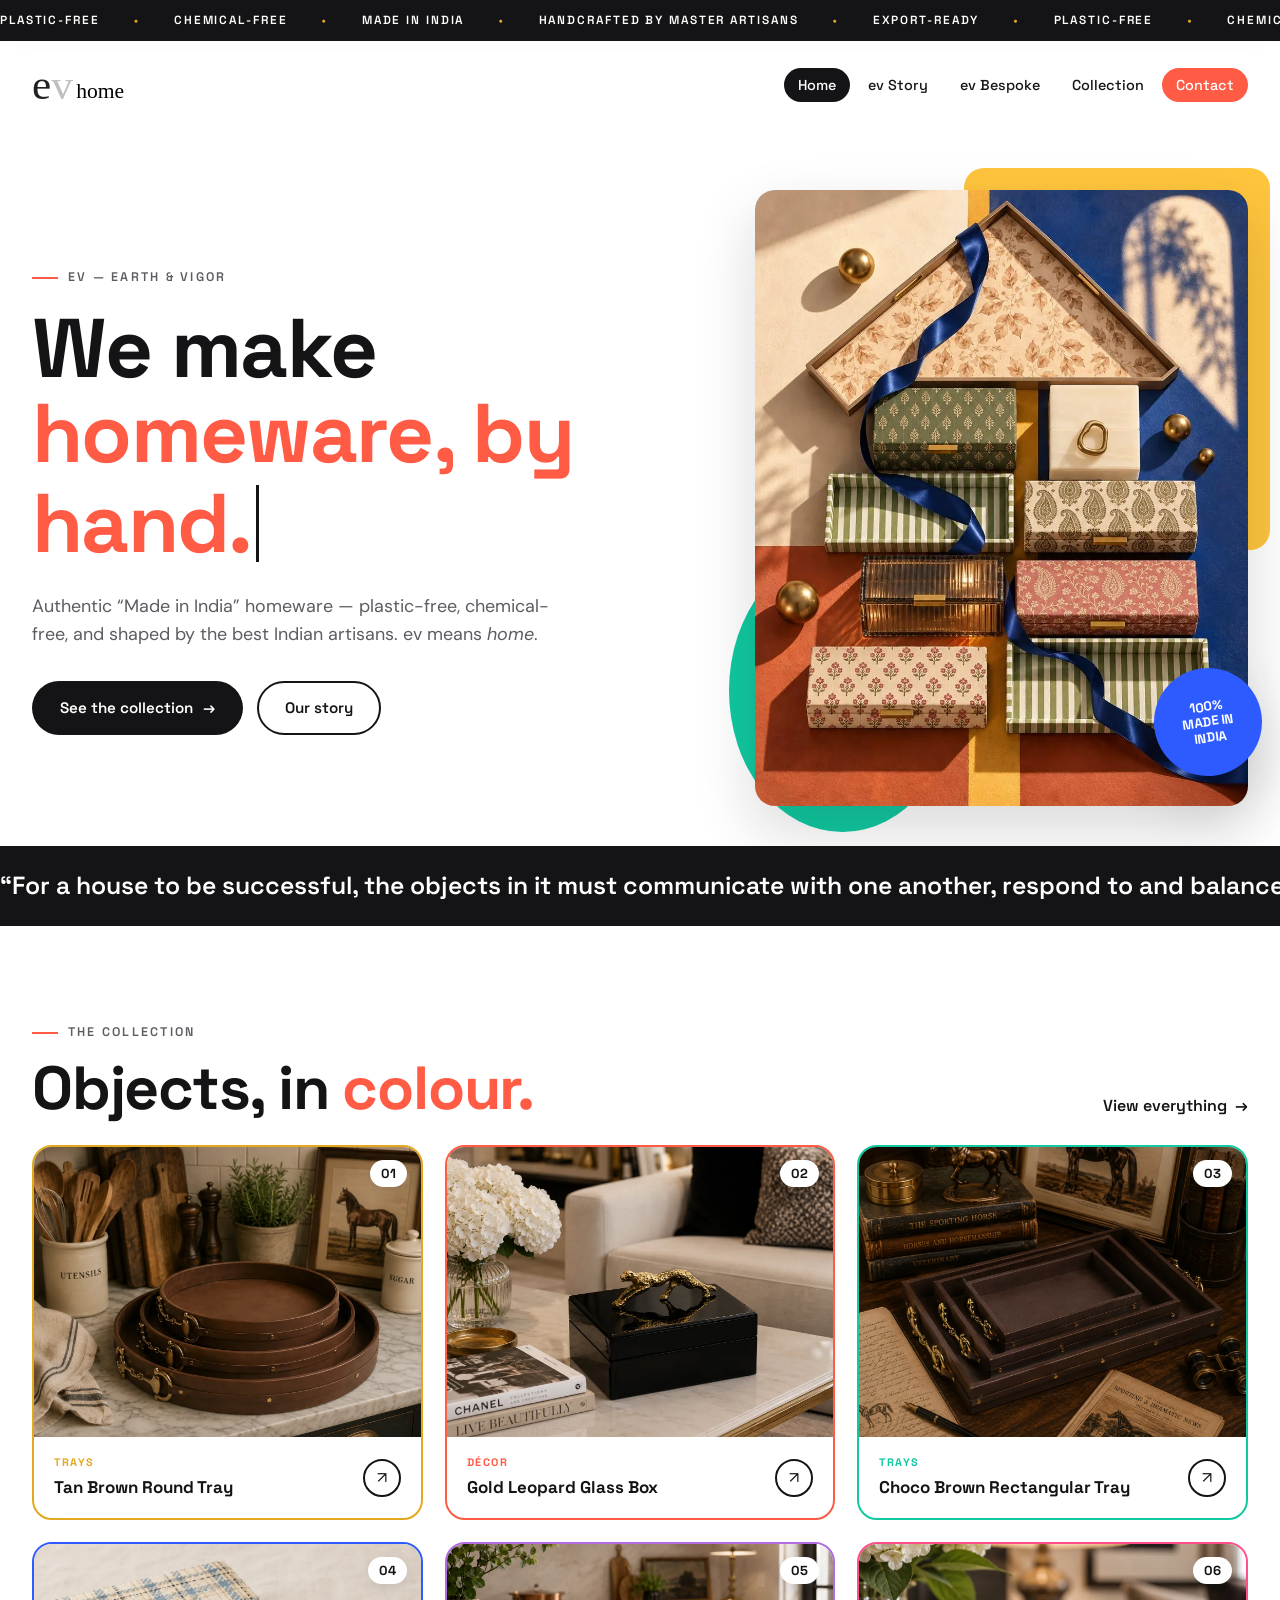
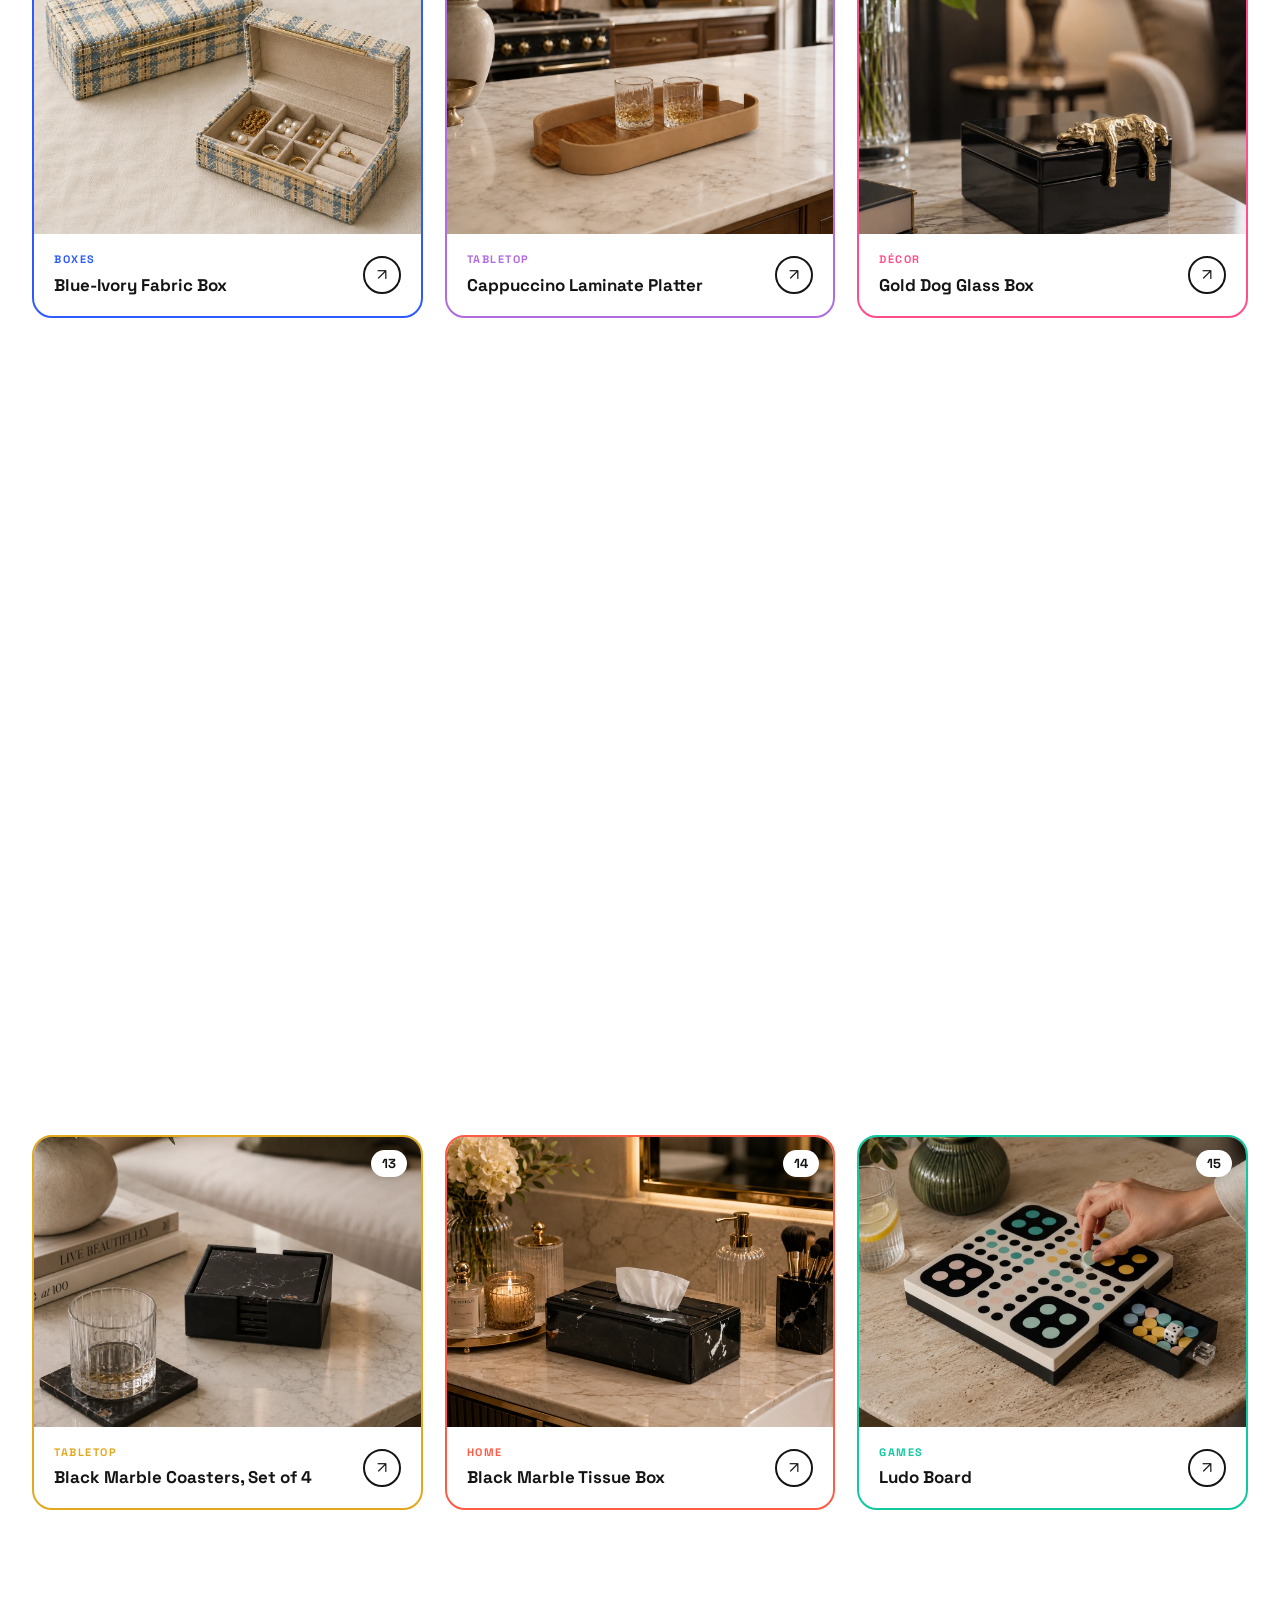
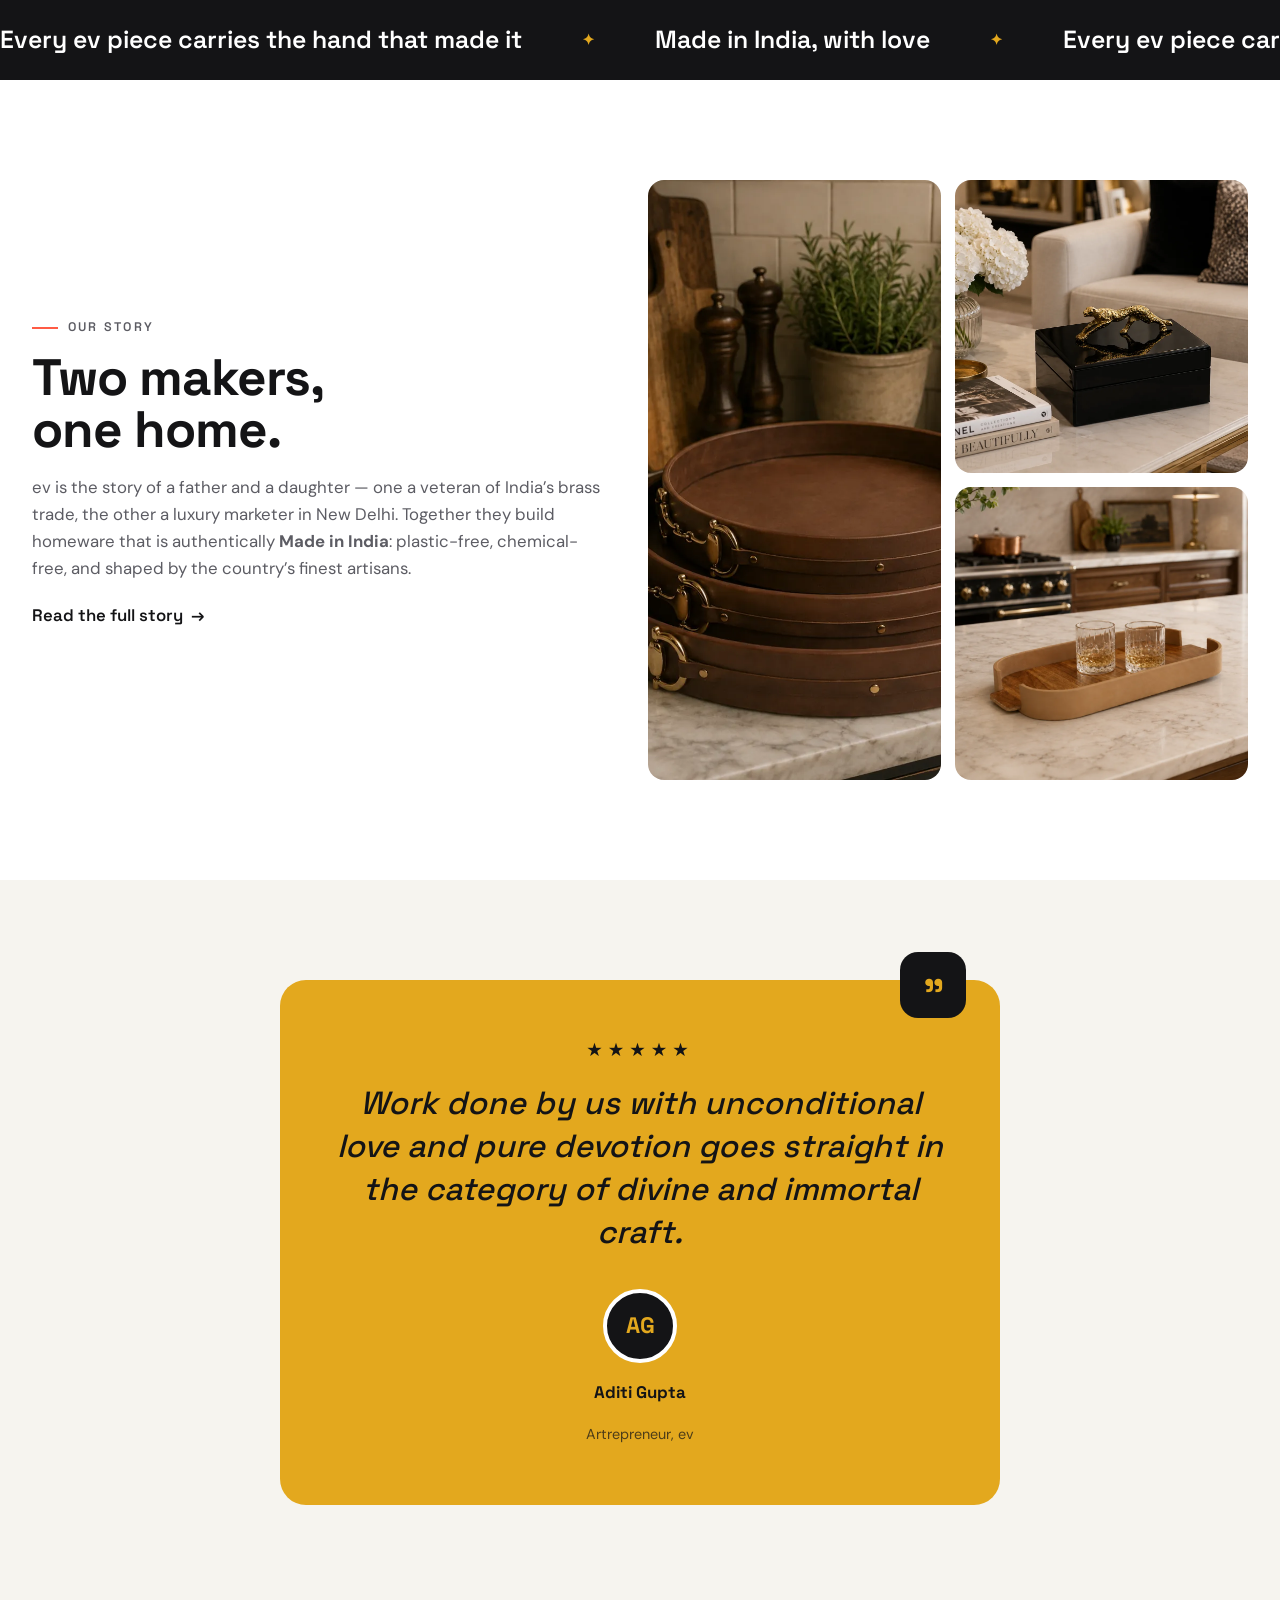
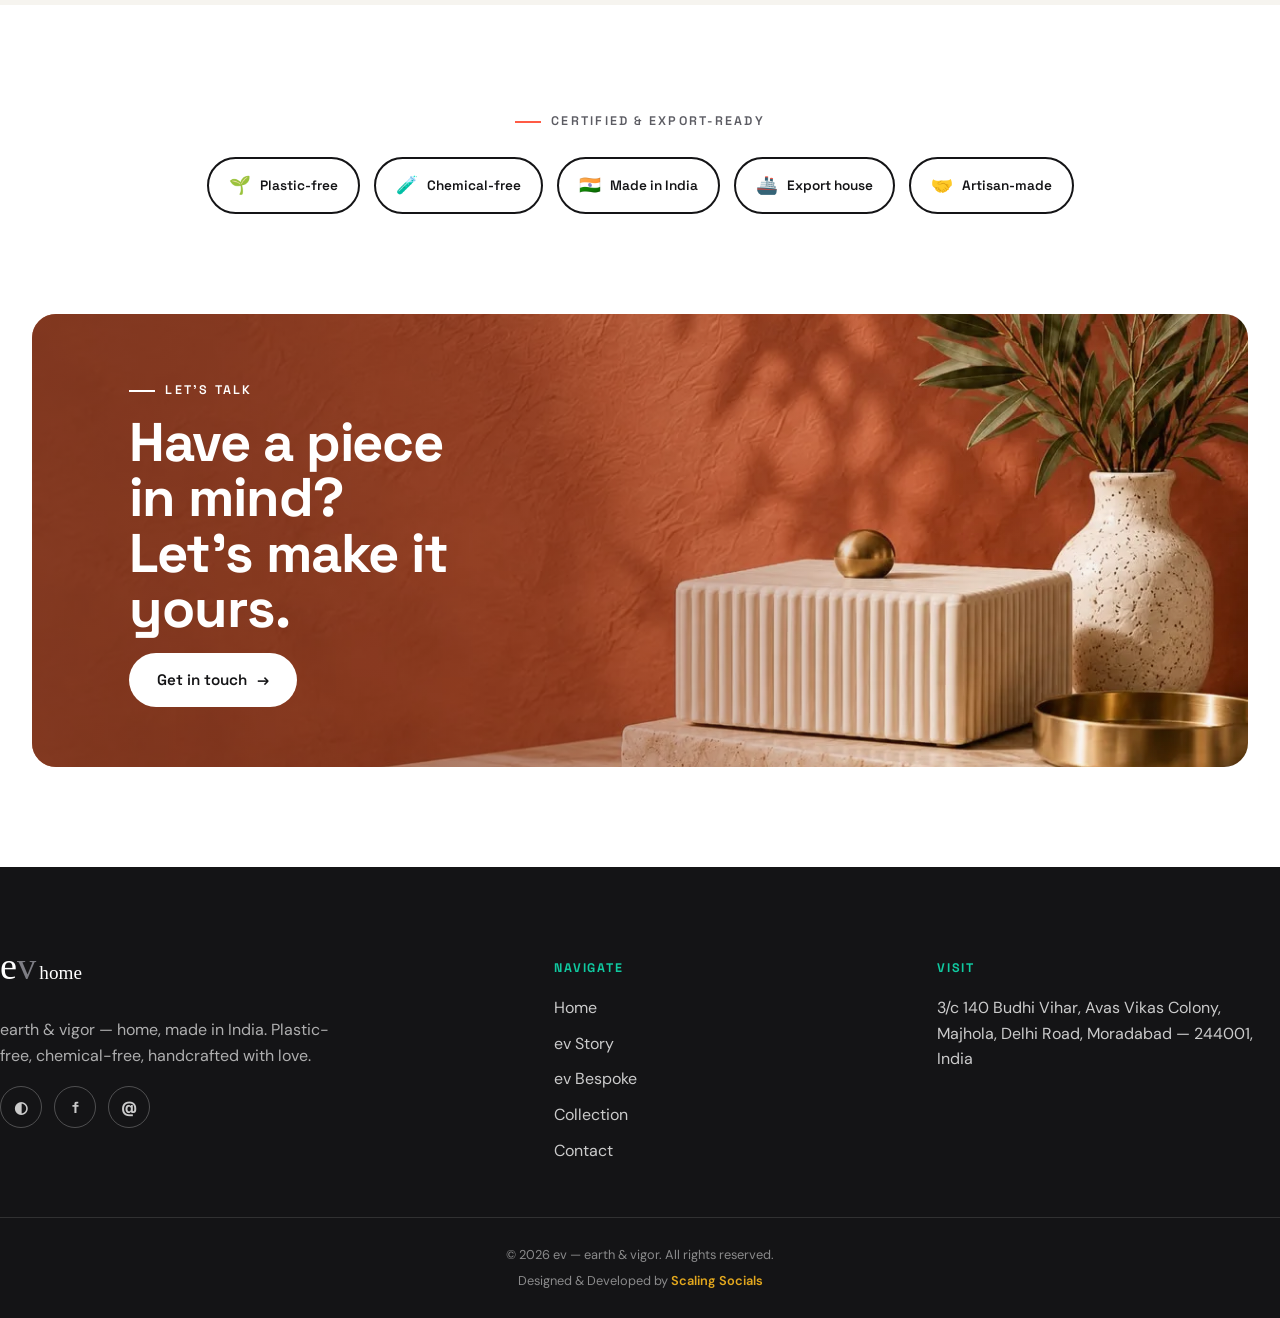
==== commit 9a39ee6a: "Hero slider: add 3 new ev product images (shown first), keep existing two after; fix ev Story panel " ====
--- a/index.html
+++ b/index.html
@@ -53,7 +53,9 @@
         <span class="blk blk-2"></span>
         <div class="frame">
           <div class="hero-slider" id="hero-slider">
-            <div class="slide active"><img src="images/hero/hero-homeware.webp" alt="Artisan homeware styled on open shelving" /></div>
+            <div class="slide active"><img src="images/hero/hero-1.webp" alt="ev handcrafted patterned boxes and trays" /></div>
+            <div class="slide"><img src="images/hero/hero-2.webp" alt="ev decorative boxes styled on plinths" /></div>
+            <div class="slide"><img src="images/hero/hero-3.webp" alt="ev boxes and trays in an archway setting" /></div>
             <div class="slide"><img src="images/collection/gold-leopard-box.webp" alt="Gold leopard box styled in a living room" /></div>
             <div class="slide"><img src="images/collection/cappuccino-platter.webp" alt="Cappuccino platter in a kitchen setting" /></div>
           </div>
--- a/css/style.css
+++ b/css/style.css
@@ -86,7 +86,7 @@
 .site-header.scrolled { border-color: var(--line); box-shadow: 0 6px 24px rgba(20, 20, 22, 0.05); }
 .site-header .wrap { display: flex; align-items: center; justify-content: space-between; height: 88px; }
 
-.logo { font-family: var(--font-logo); font-size: 2.1rem; line-height: 1; display: inline-flex; align-items: baseline; }
+.logo { font-family: var(--font-logo); font-size: 2.7rem; line-height: 1; display: inline-flex; align-items: baseline; }
 .logo-e { color: var(--logo-e); }
 .logo-v { color: var(--logo-v); }
 .logo-home { font-family: var(--font-logo); font-size: 0.5em; color: #000; margin-left: 0.16em; align-self: flex-end; padding-bottom: 0.16em; }
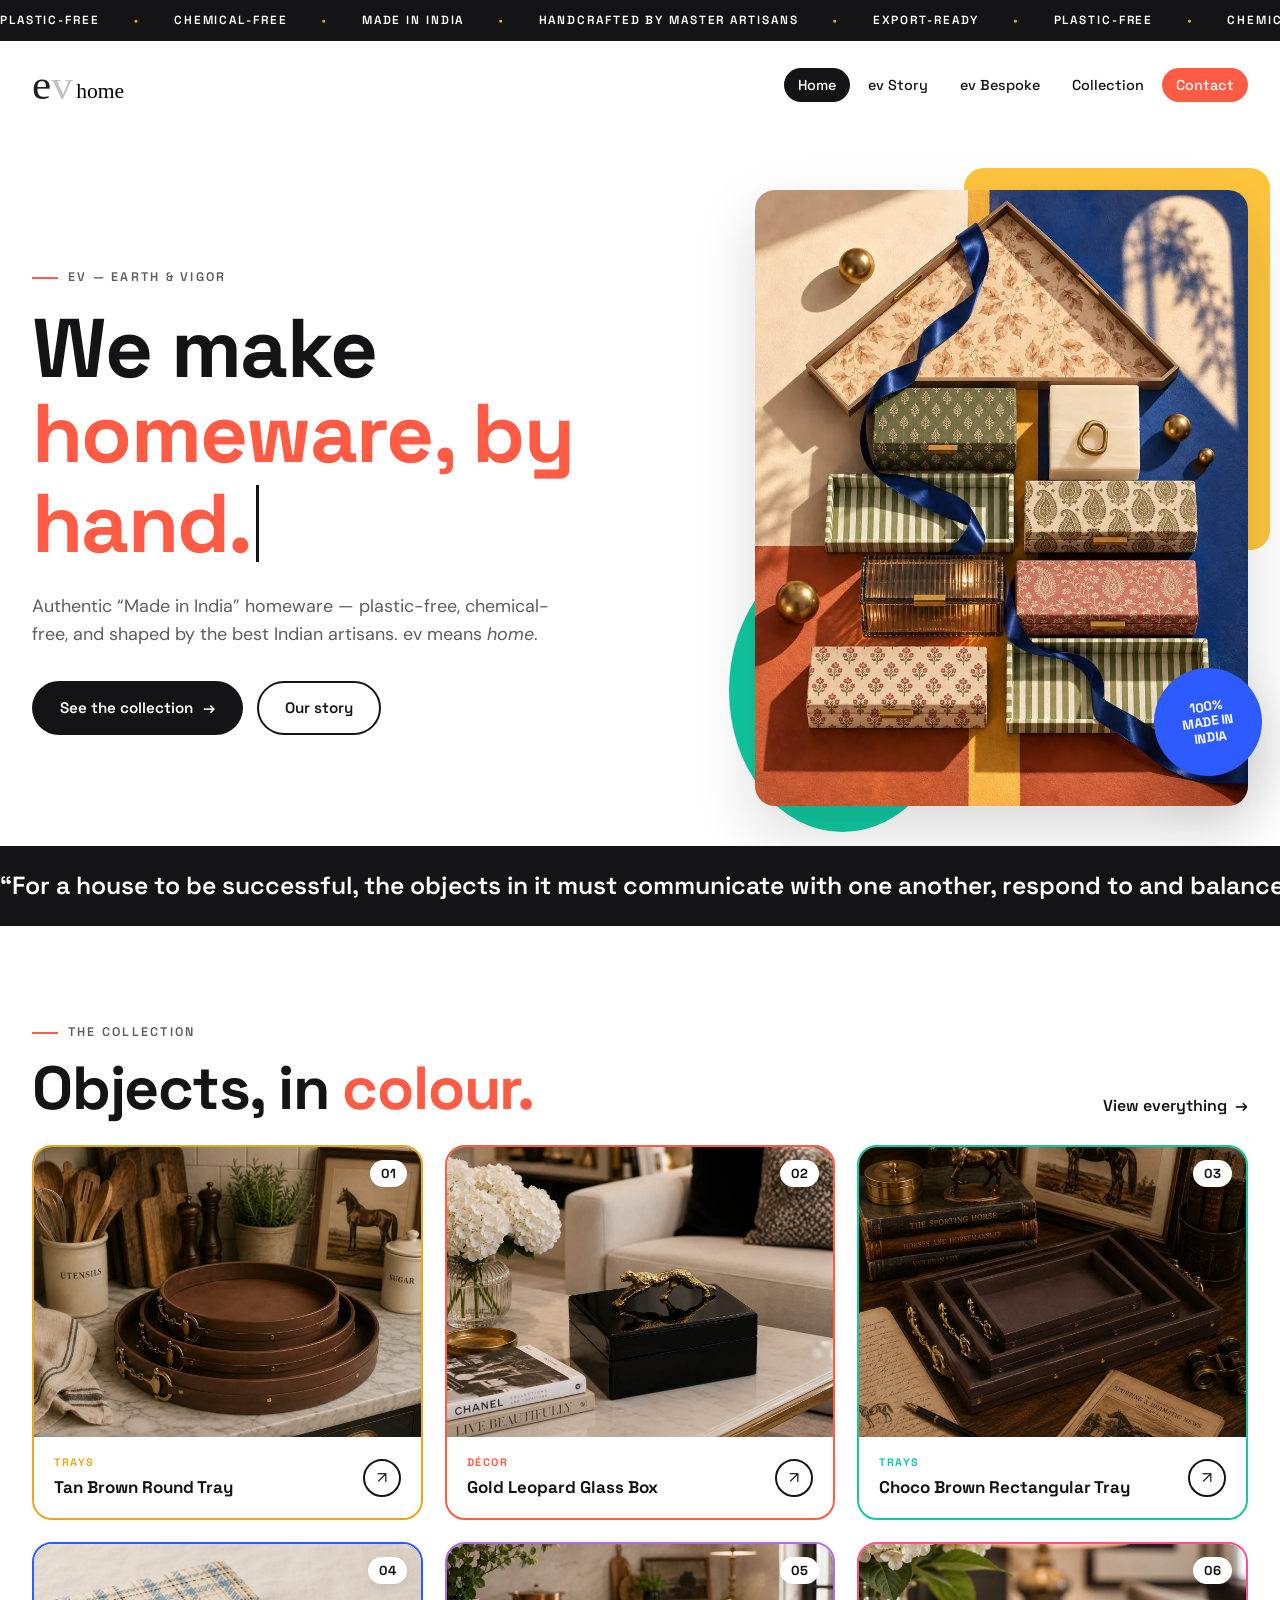
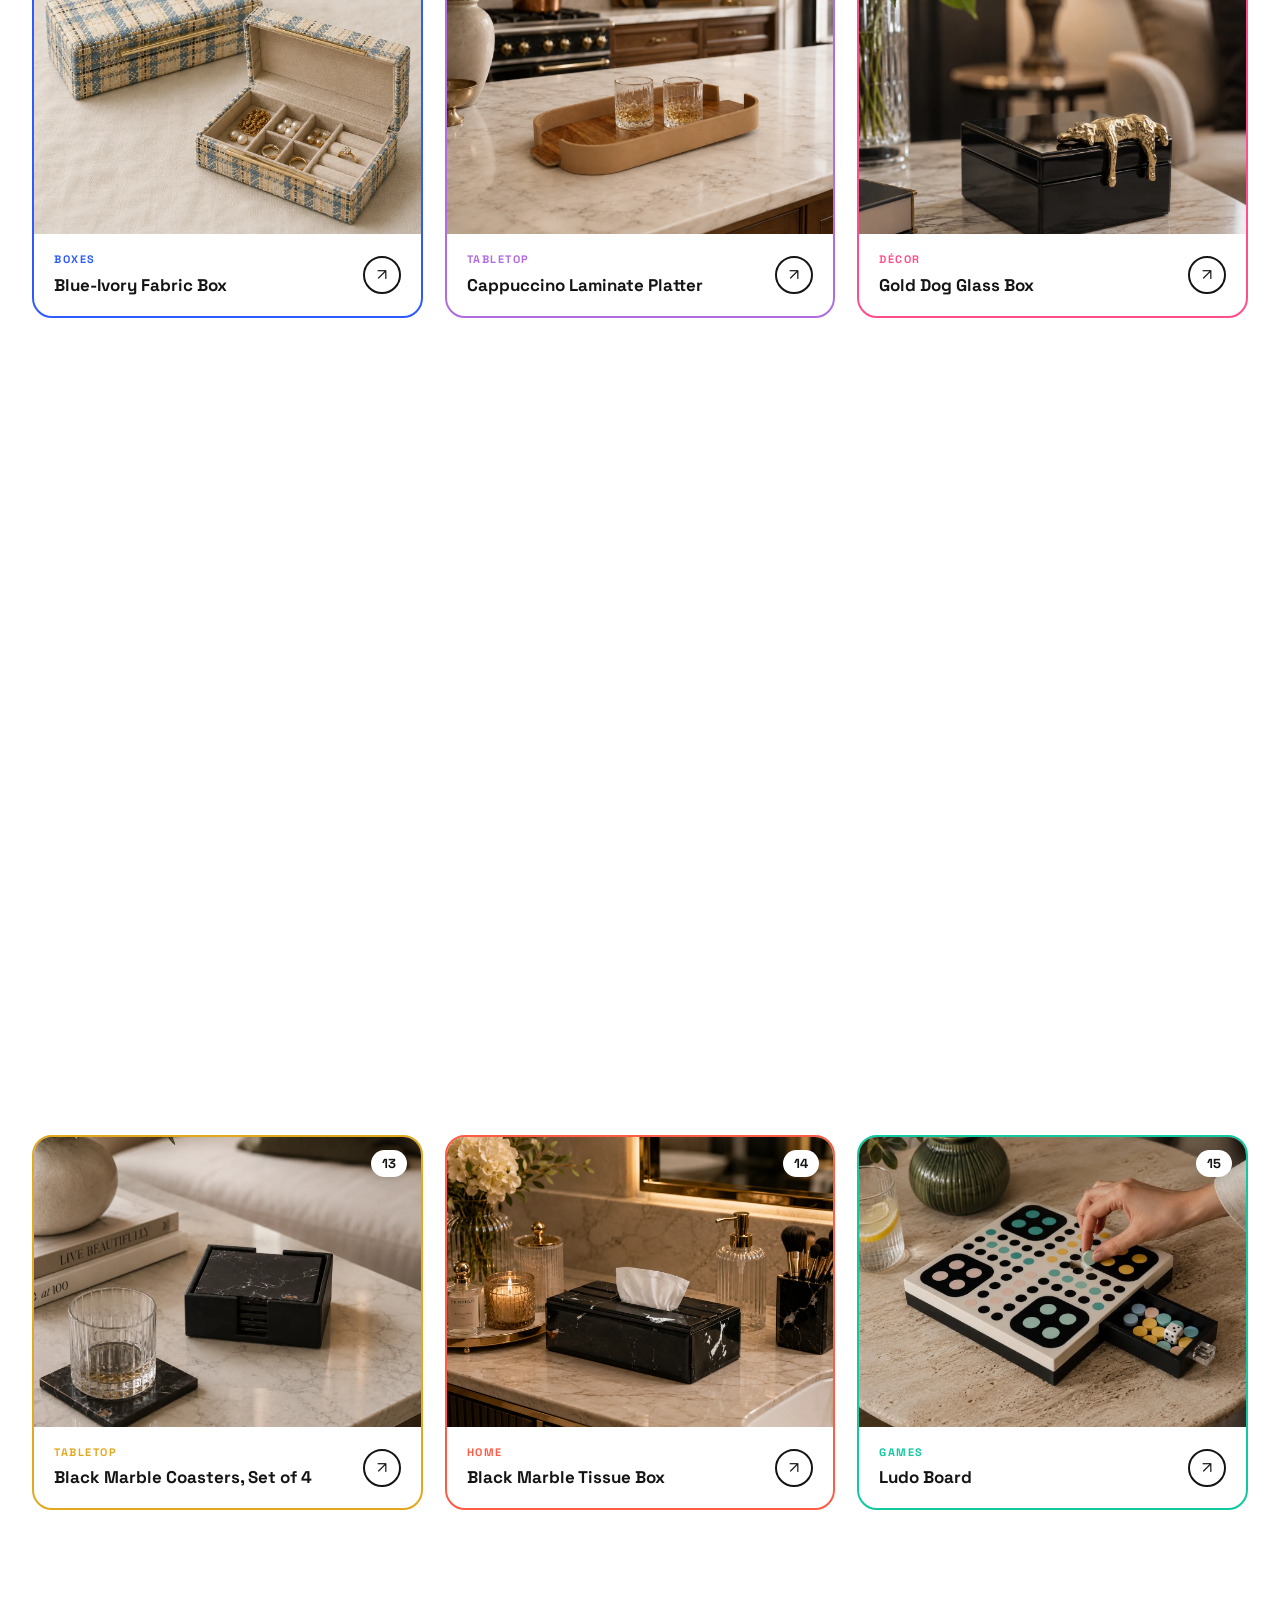
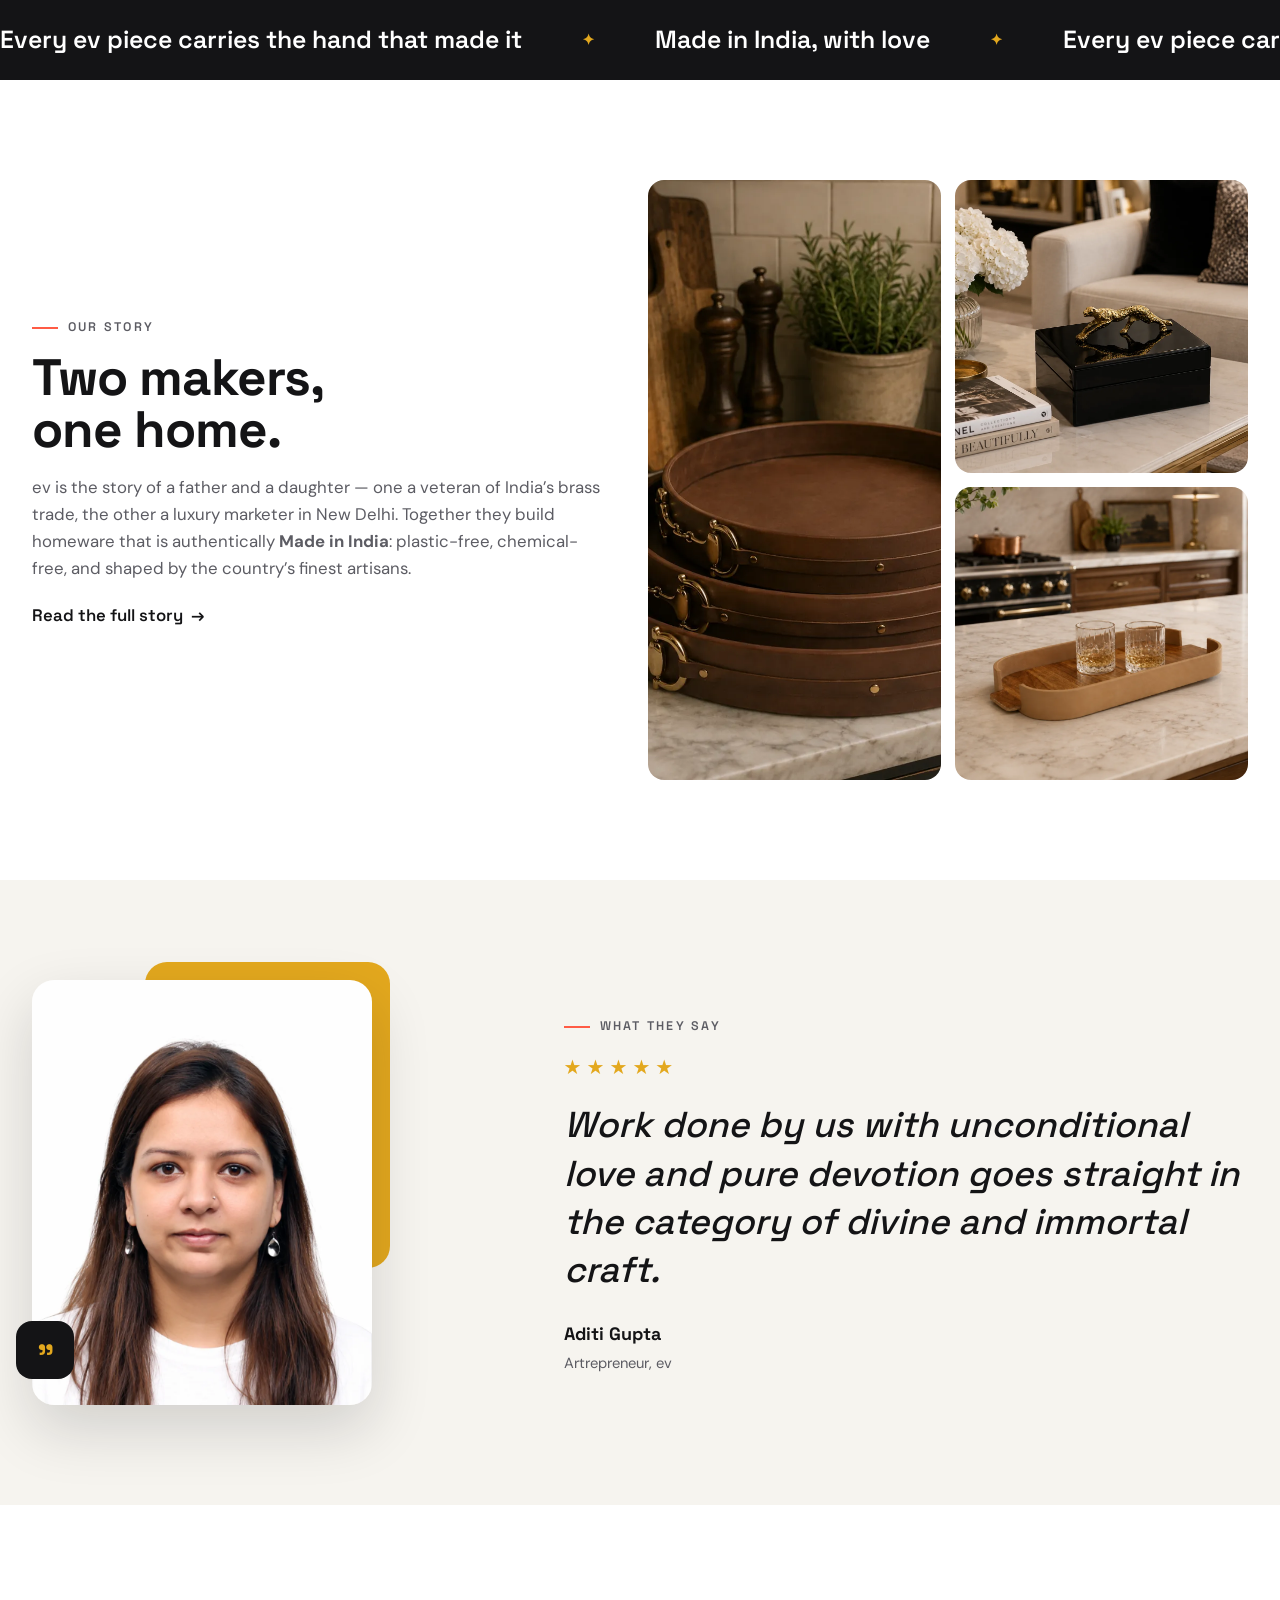
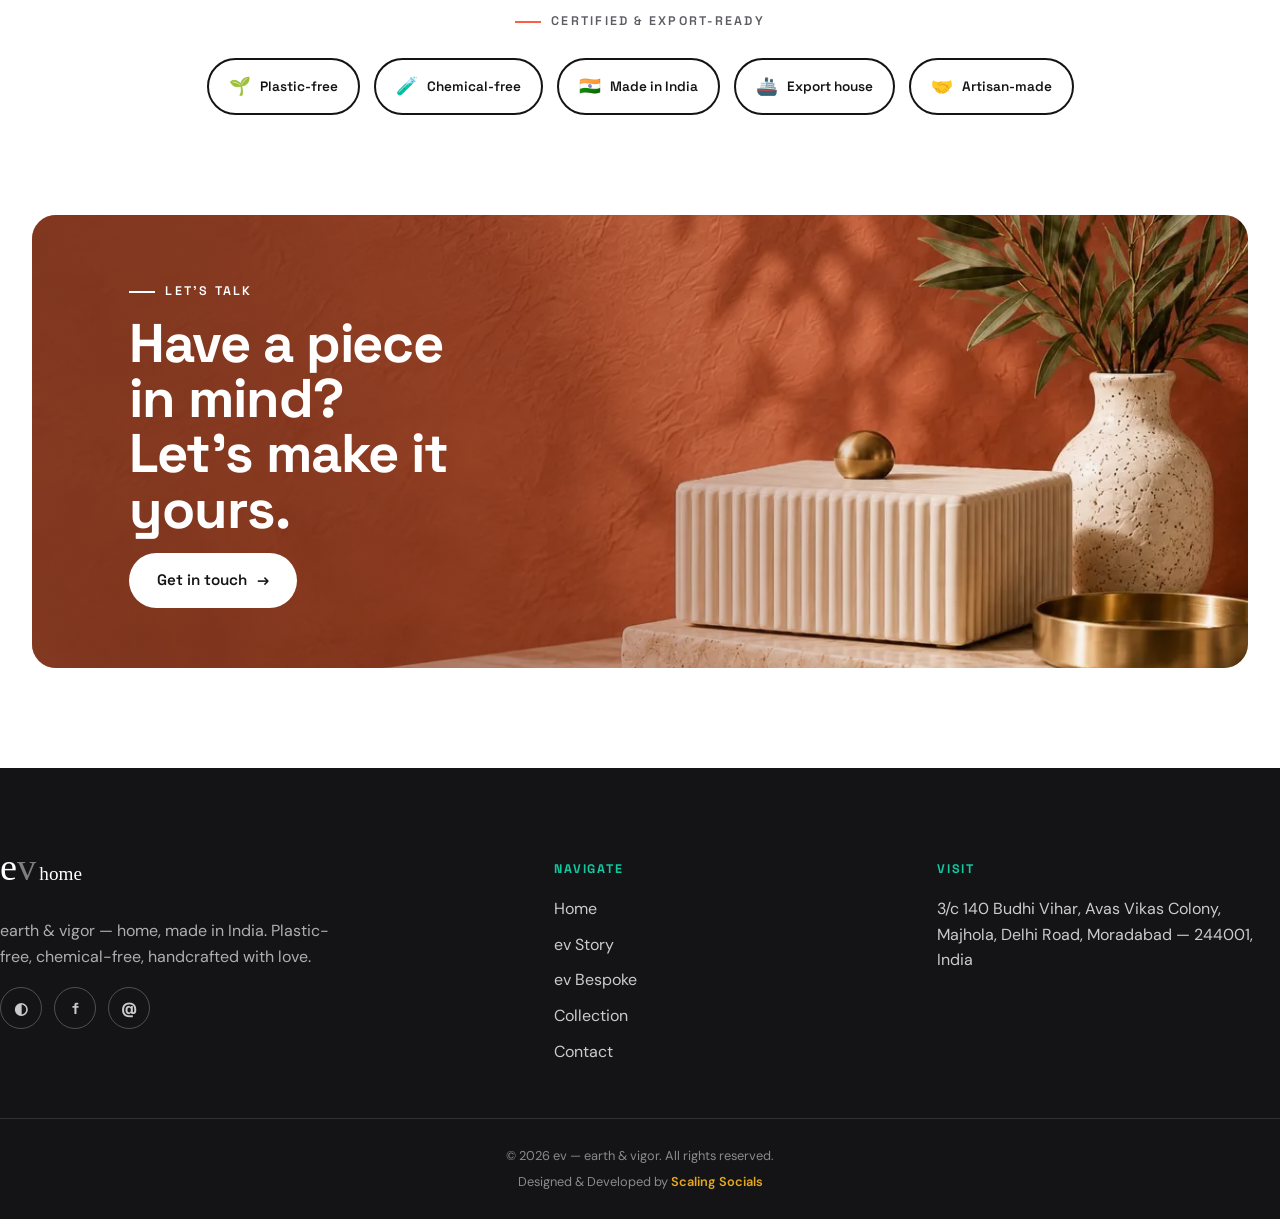
==== commit df74a5f7: "Redesign home testimonial: photo of reviewer + accent block + quote badge (replaces flat yellow card" ====
--- a/index.html
+++ b/index.html
@@ -115,16 +115,20 @@
   </section>
 
   <!-- TESTIMONIAL -->
-  <section class="section-cream" style="background:var(--bg-soft);">
+  <section style="background:var(--bg-soft);">
     <div class="wrap">
-      <div class="testi reveal">
-        <div class="testi-card">
-          <div class="testi-mark">&rdquo;</div>
-          <div class="testi-stars">★★★★★</div>
-          <p class="testi-quote">Work done by us with unconditional love and pure devotion goes straight in the category of divine and immortal craft.</p>
-          <div class="testi-avatar">AG</div>
-          <p class="by">Aditi Gupta</p>
-          <p class="role">Artrepreneur, ev</p>
+      <div class="review reveal">
+        <div class="review-photo">
+          <span class="review-blob"></span>
+          <img src="images/story/review-aditi.webp" alt="Aditi Gupta, founder of ev" />
+          <span class="review-badge">&rdquo;</span>
+        </div>
+        <div class="review-body">
+          <span class="eyebrow">What they say</span>
+          <div class="review-stars">★★★★★</div>
+          <blockquote class="review-quote">Work done by us with unconditional love and pure devotion goes straight in the category of divine and immortal craft.</blockquote>
+          <p class="review-name">Aditi Gupta</p>
+          <p class="review-role">Artrepreneur, ev</p>
         </div>
       </div>
     </div>
--- a/css/style.css
+++ b/css/style.css
@@ -253,6 +253,23 @@
 .testimonial q { display: block; font-family: var(--font-display); font-style: italic; font-weight: 500; font-size: clamp(1.6rem, 4vw, 2.8rem); line-height: 1.3; max-width: 22ch; margin: 22px auto; }
 .testimonial .by { font-family: var(--font-display); font-weight: 700; font-size: 1.05rem; }
 .testimonial .role { color: var(--ink-soft); font-size: 0.9rem; }
+
+/* ---------- Testimonial / review (photo + quote) ---------- */
+.review { display: grid; grid-template-columns: 0.82fr 1.18fr; gap: 56px; align-items: center; }
+.review-photo { position: relative; width: 100%; max-width: 340px; }
+.review-photo img { position: relative; z-index: 2; width: 100%; aspect-ratio: 4 / 5; object-fit: cover; object-position: center 18%; border-radius: 22px; box-shadow: var(--shadow); display: block; }
+.review-blob { position: absolute; z-index: 1; top: -18px; right: -18px; width: 72%; height: 72%; background: var(--mustard); border-radius: 22px; }
+.review-badge { position: absolute; z-index: 3; left: -16px; bottom: 26px; width: 58px; height: 58px; border-radius: 16px; background: var(--ink); color: var(--mustard); display: grid; place-items: center; font-family: var(--font-display); font-weight: 700; font-size: 2.1rem; line-height: 0; padding-top: 14px; }
+.review-stars { color: var(--mustard); font-size: 1.25rem; letter-spacing: 5px; margin: 14px 0 18px; }
+.review-quote { font-family: var(--font-display); font-style: italic; font-weight: 500; font-size: clamp(1.4rem, 2.9vw, 2.25rem); line-height: 1.34; margin: 0 0 26px; border: 0; padding: 0; }
+.review-name { font-family: var(--font-display); font-weight: 700; font-size: 1.12rem; margin: 0; }
+.review-role { color: var(--ink-soft); font-size: 0.92rem; margin: 3px 0 0; }
+@media (max-width: 820px) {
+  .review { grid-template-columns: 1fr; gap: 34px; }
+  .review-photo { max-width: 280px; margin: 0 auto; }
+  .review-body { text-align: center; }
+  .review-body .eyebrow { justify-content: center; }
+}
 
 /* ---------- ev story split (white text + image collage) ---------- */
 .split-story { display: grid; grid-template-columns: 1fr 1.05fr; gap: 44px; align-items: center; }
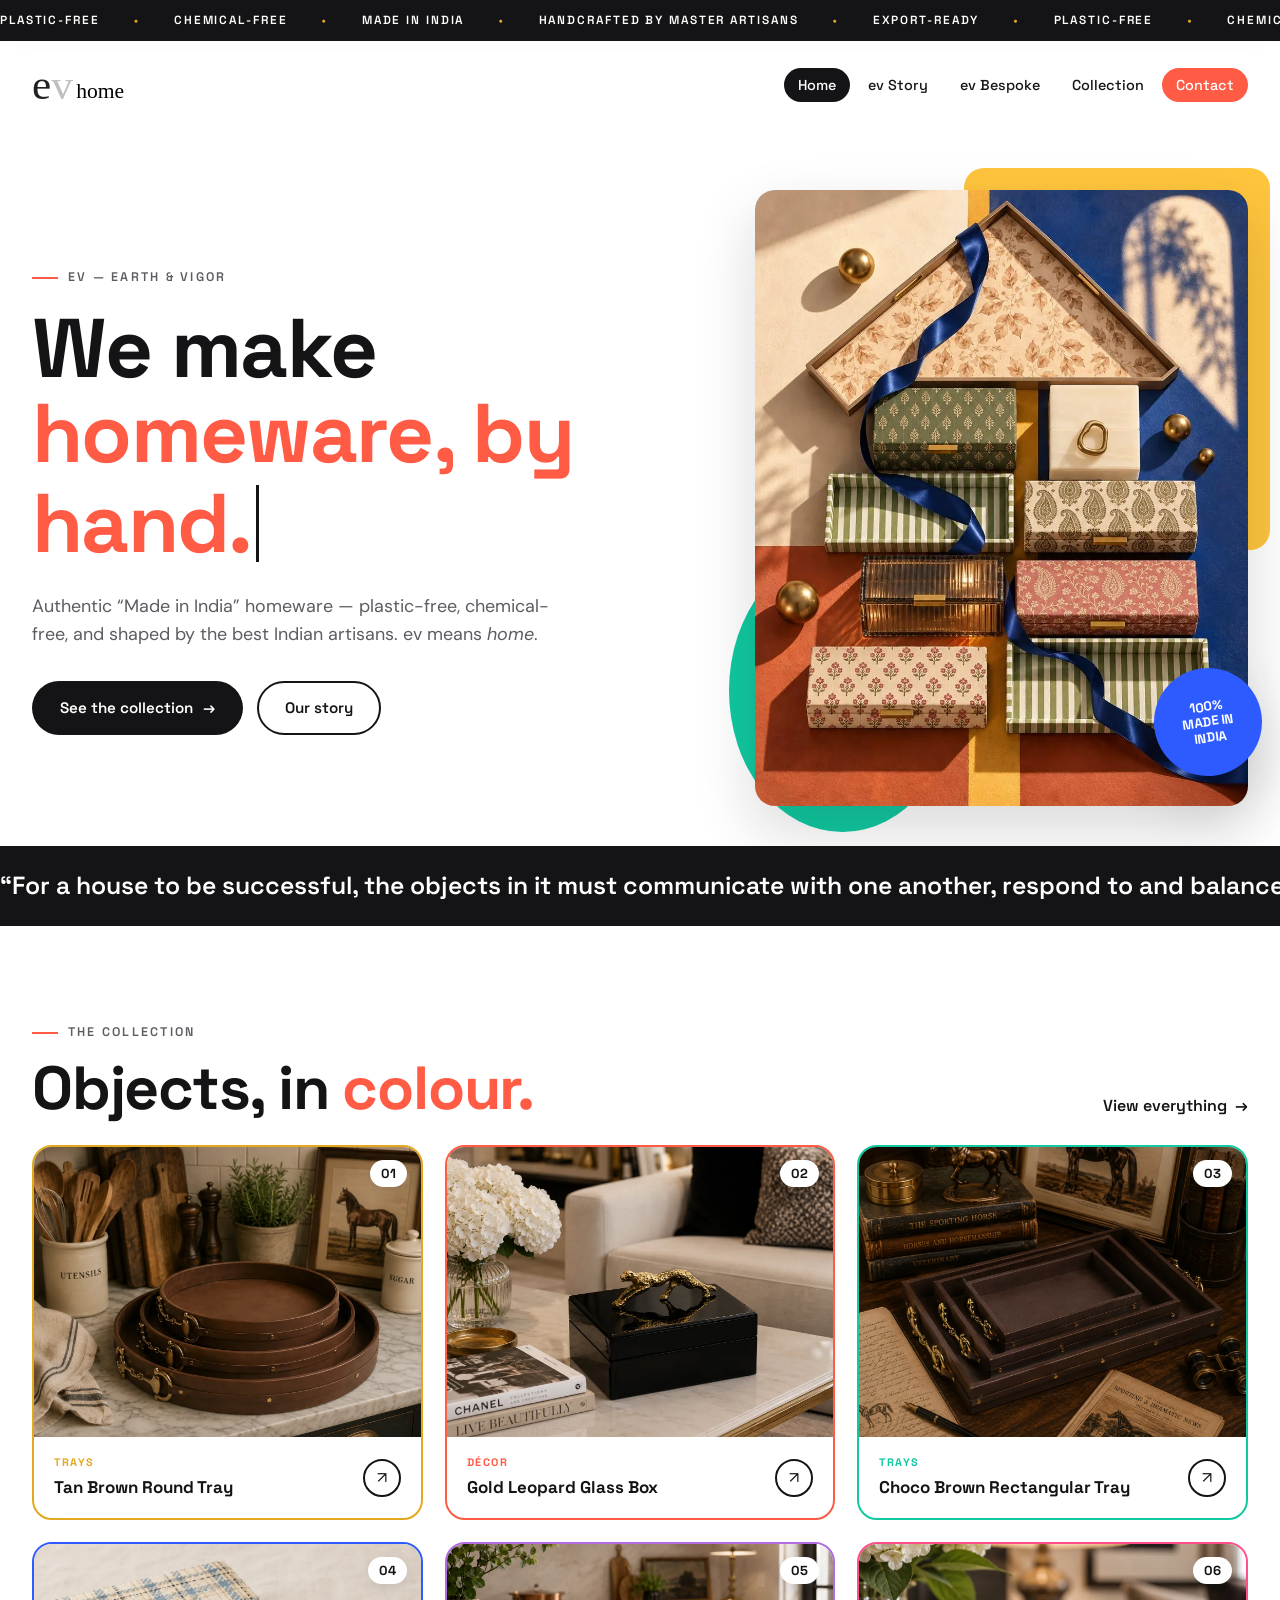
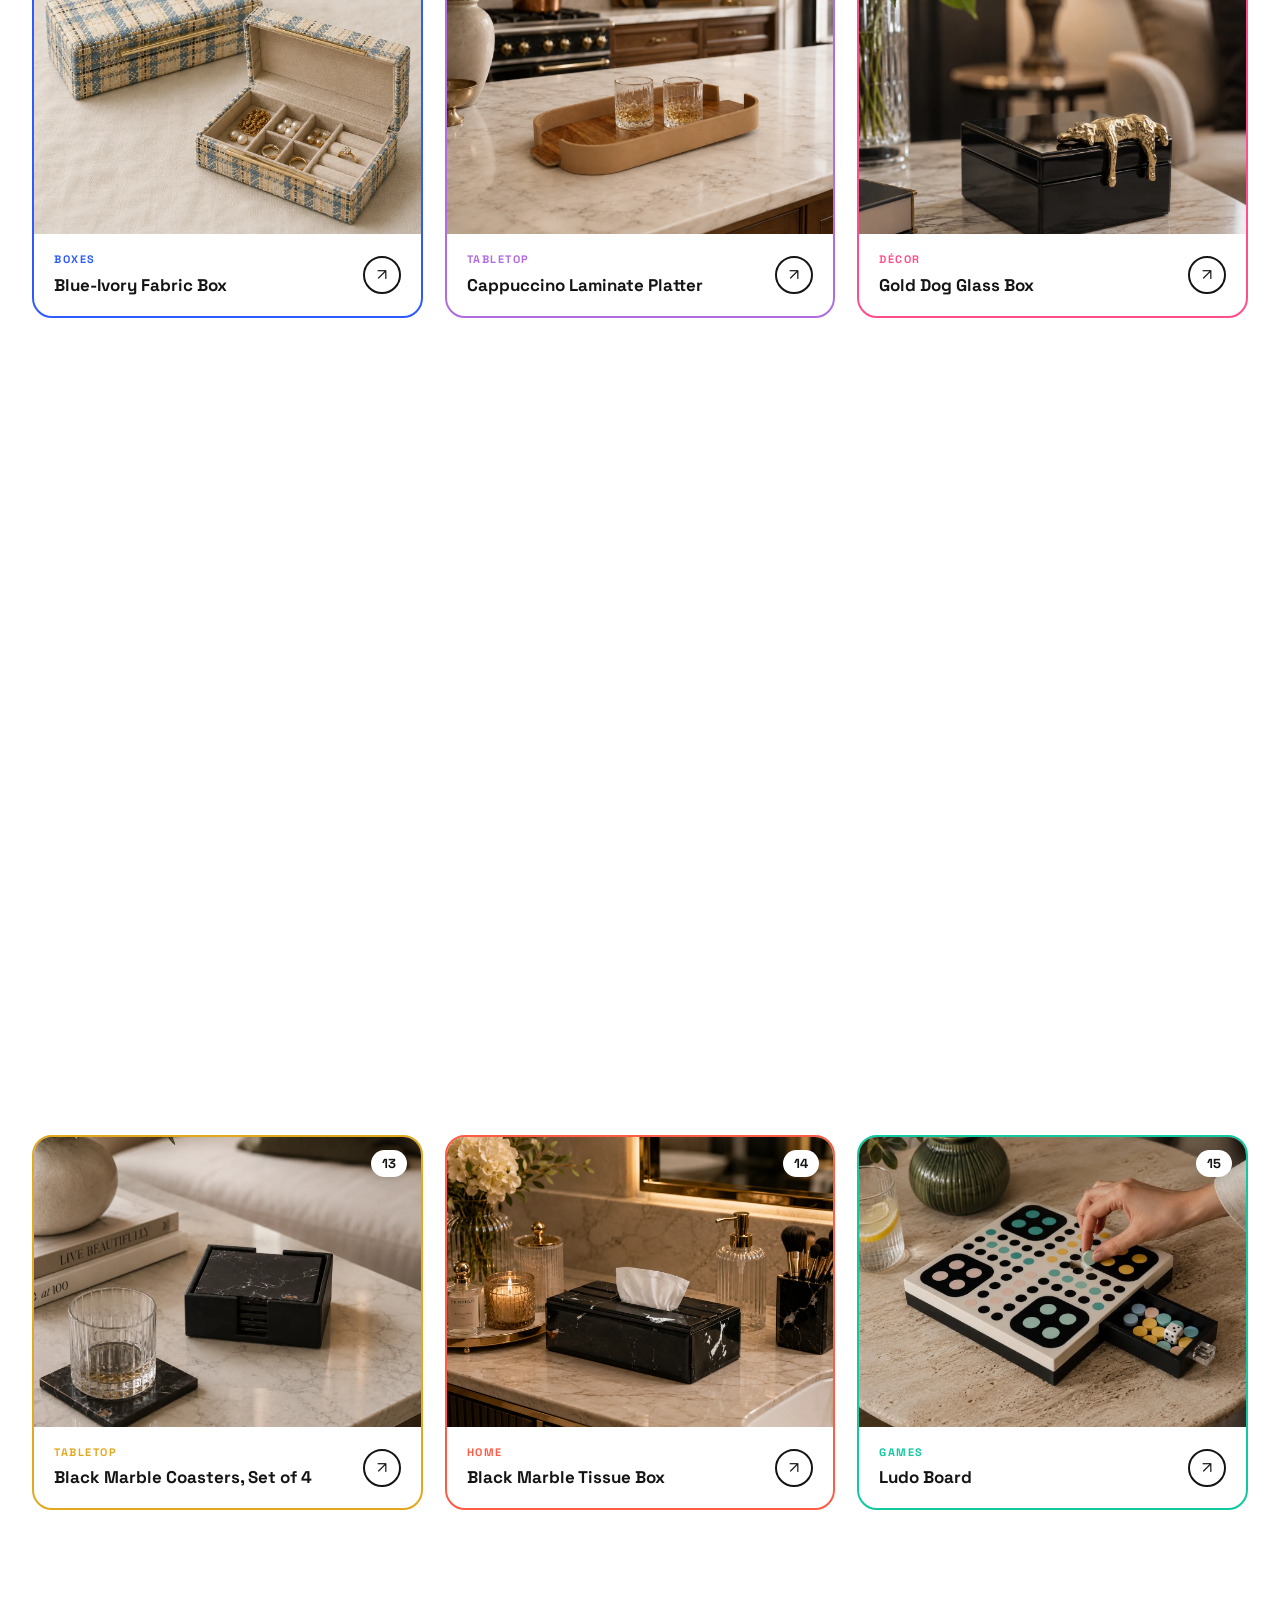
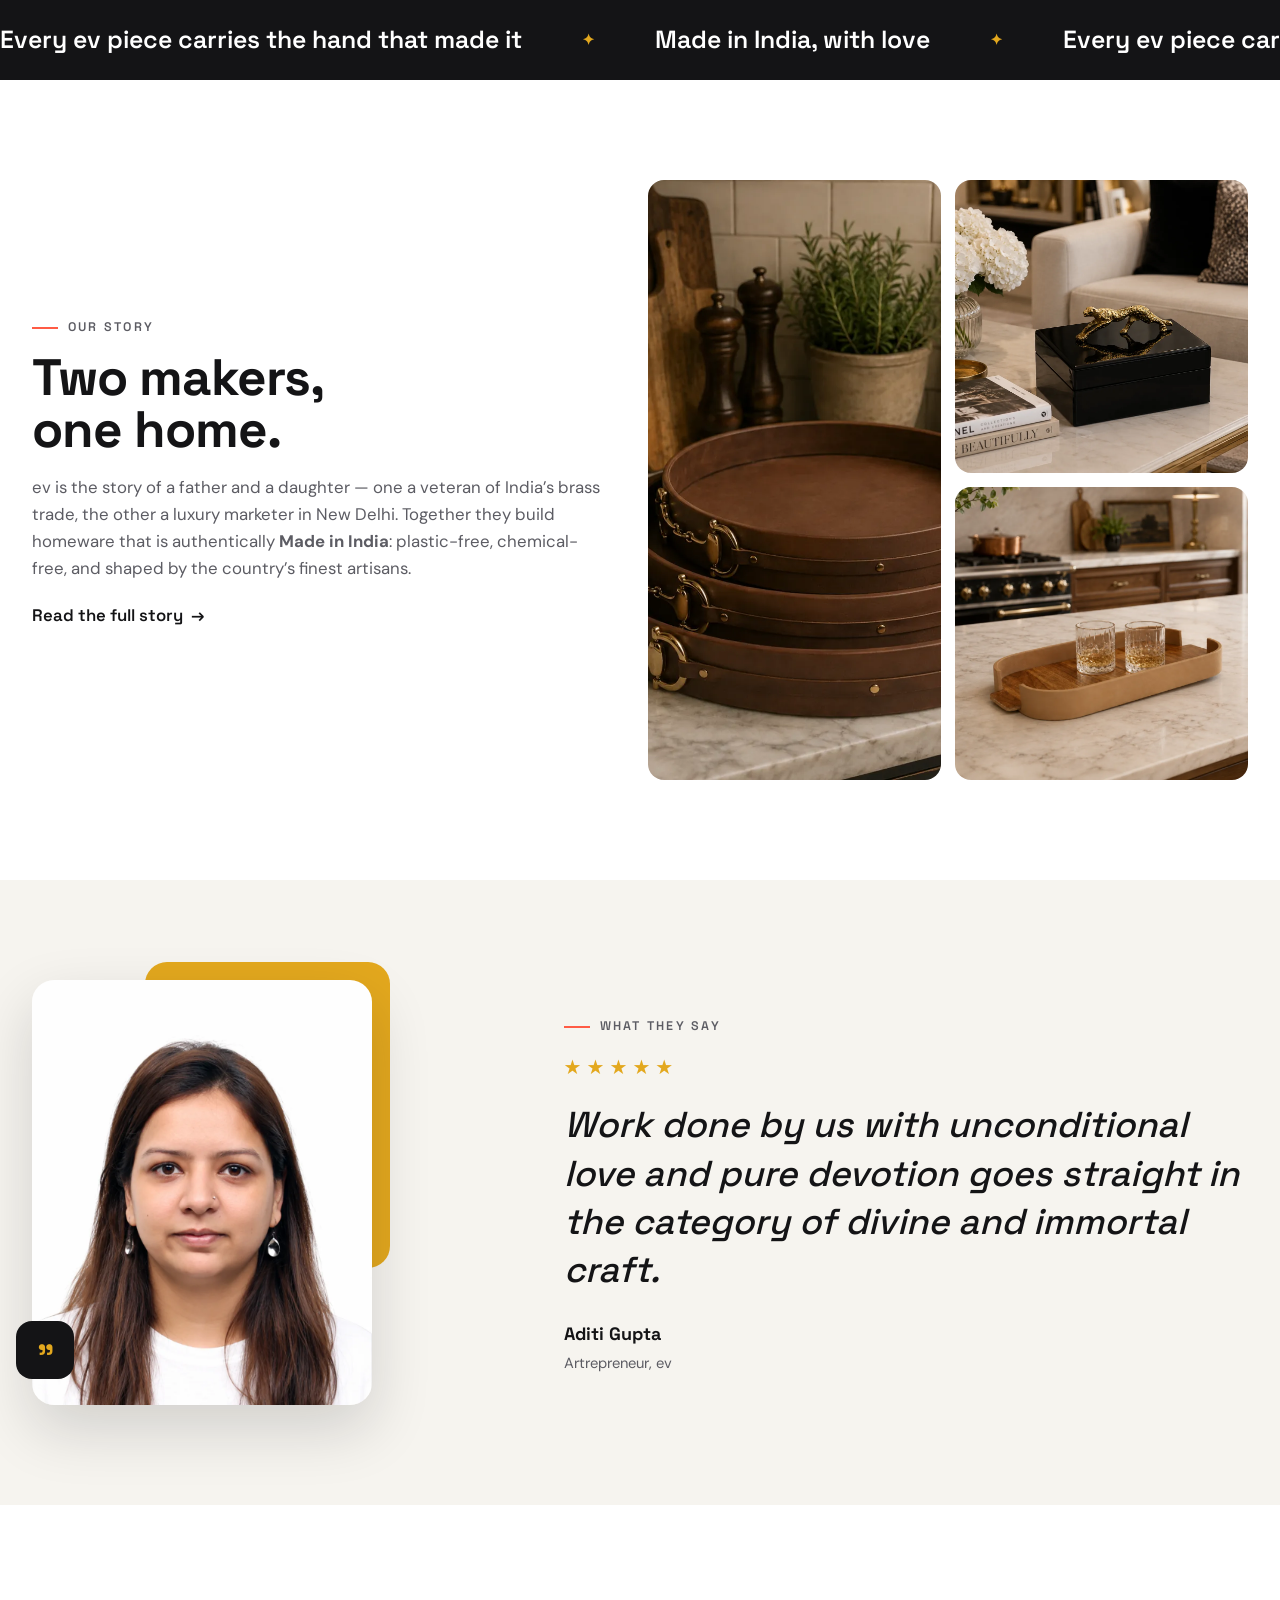
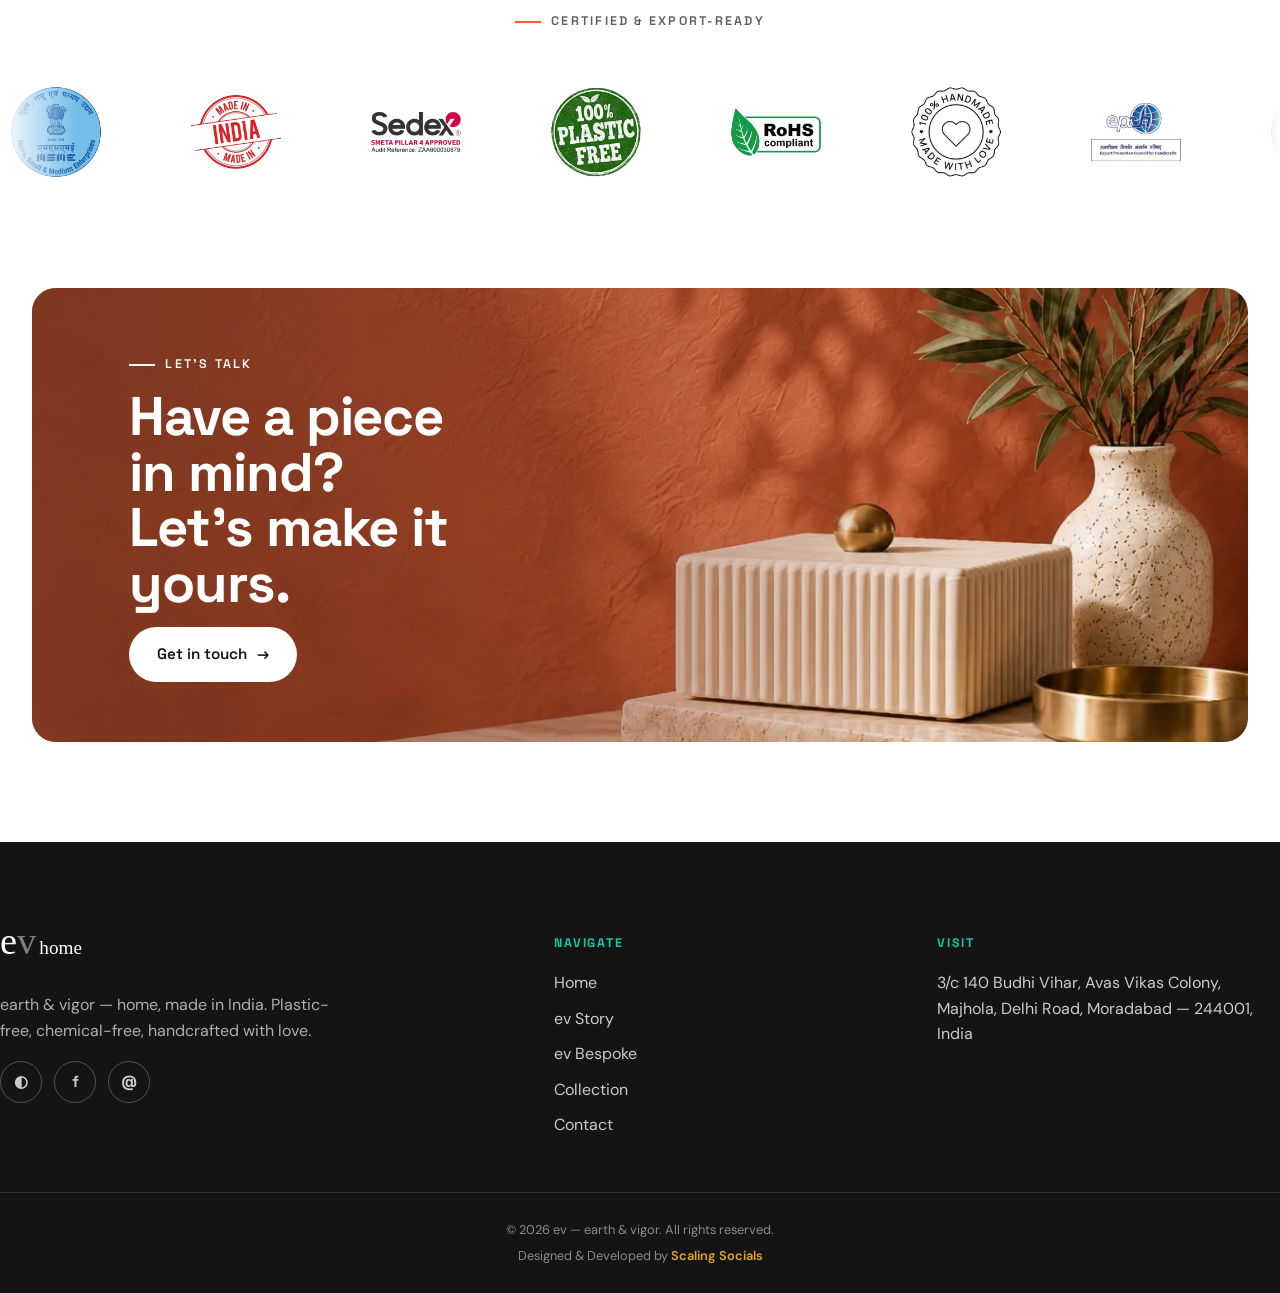
==== commit 9df118b3: "Certifications: replace emoji badge chips with a scrolling row of real certification logos (backgrou" ====
--- a/index.html
+++ b/index.html
@@ -136,14 +136,25 @@
 
   <!-- CERTIFICATIONS -->
   <section>
-    <div class="wrap" style="text-align:center;">
+    <div class="wrap" style="text-align:center;margin-bottom:44px;">
       <span class="eyebrow" style="justify-content:center;">Certified &amp; export-ready</span>
-      <div class="badges reveal" style="margin-top:26px;">
-        <span class="badge"><span>🌱</span> Plastic-free</span>
-        <span class="badge"><span>🧪</span> Chemical-free</span>
-        <span class="badge"><span>🇮🇳</span> Made in India</span>
-        <span class="badge"><span>🚢</span> Export house</span>
-        <span class="badge"><span>🤝</span> Artisan-made</span>
+    </div>
+    <div class="cert-marquee reveal" aria-label="Certifications and approvals">
+      <div class="cert-track">
+        <img src="images/certificate/cert-1.webp" alt="MSME certified" />
+        <img src="images/certificate/cert-2.webp" alt="Made in India" />
+        <img src="images/certificate/cert-3.webp" alt="Sedex SMETA Pillar 4 approved" />
+        <img src="images/certificate/cert-4.webp" alt="100% Plastic-free" />
+        <img src="images/certificate/cert-5.webp" alt="RoHS compliant" />
+        <img src="images/certificate/cert-6.webp" alt="100% Handmade, made with love" />
+        <img src="images/certificate/cert-7.webp" alt="EPCH — Export Promotion Council for Handicrafts" />
+        <img src="images/certificate/cert-1.webp" alt="" aria-hidden="true" />
+        <img src="images/certificate/cert-2.webp" alt="" aria-hidden="true" />
+        <img src="images/certificate/cert-3.webp" alt="" aria-hidden="true" />
+        <img src="images/certificate/cert-4.webp" alt="" aria-hidden="true" />
+        <img src="images/certificate/cert-5.webp" alt="" aria-hidden="true" />
+        <img src="images/certificate/cert-6.webp" alt="" aria-hidden="true" />
+        <img src="images/certificate/cert-7.webp" alt="" aria-hidden="true" />
       </div>
     </div>
   </section>
--- a/css/style.css
+++ b/css/style.css
@@ -411,6 +411,18 @@
 /* ---------- CTA ---------- */
 .cta { border-radius: var(--radius); padding: 70px 8%; text-align: center; }
 .cta h2 { font-size: clamp(2rem, 5vw, 3.6rem); margin: 0 0 26px; }
+
+/* ---------- Certifications: scrolling logo marquee ---------- */
+.cert-marquee {
+  width: 100%; overflow: hidden;
+  -webkit-mask-image: linear-gradient(90deg, transparent, #000 6%, #000 94%, transparent);
+  mask-image: linear-gradient(90deg, transparent, #000 6%, #000 94%, transparent);
+}
+.cert-track { display: flex; align-items: center; width: max-content; animation: marquee 42s linear infinite; will-change: transform; }
+.cert-marquee:hover .cert-track { animation-play-state: paused; }
+.cert-track img { height: 112px; width: auto; flex: 0 0 auto; object-fit: contain; margin-right: 68px; transition: transform 0.3s ease; }
+.cert-track img:hover { transform: scale(1.08); }
+@media (max-width: 560px) { .cert-track img { height: 84px; margin-right: 44px; } }
 
 /* ---------- Certifications ---------- */
 .badges { display: flex; gap: 14px; flex-wrap: wrap; justify-content: center; }
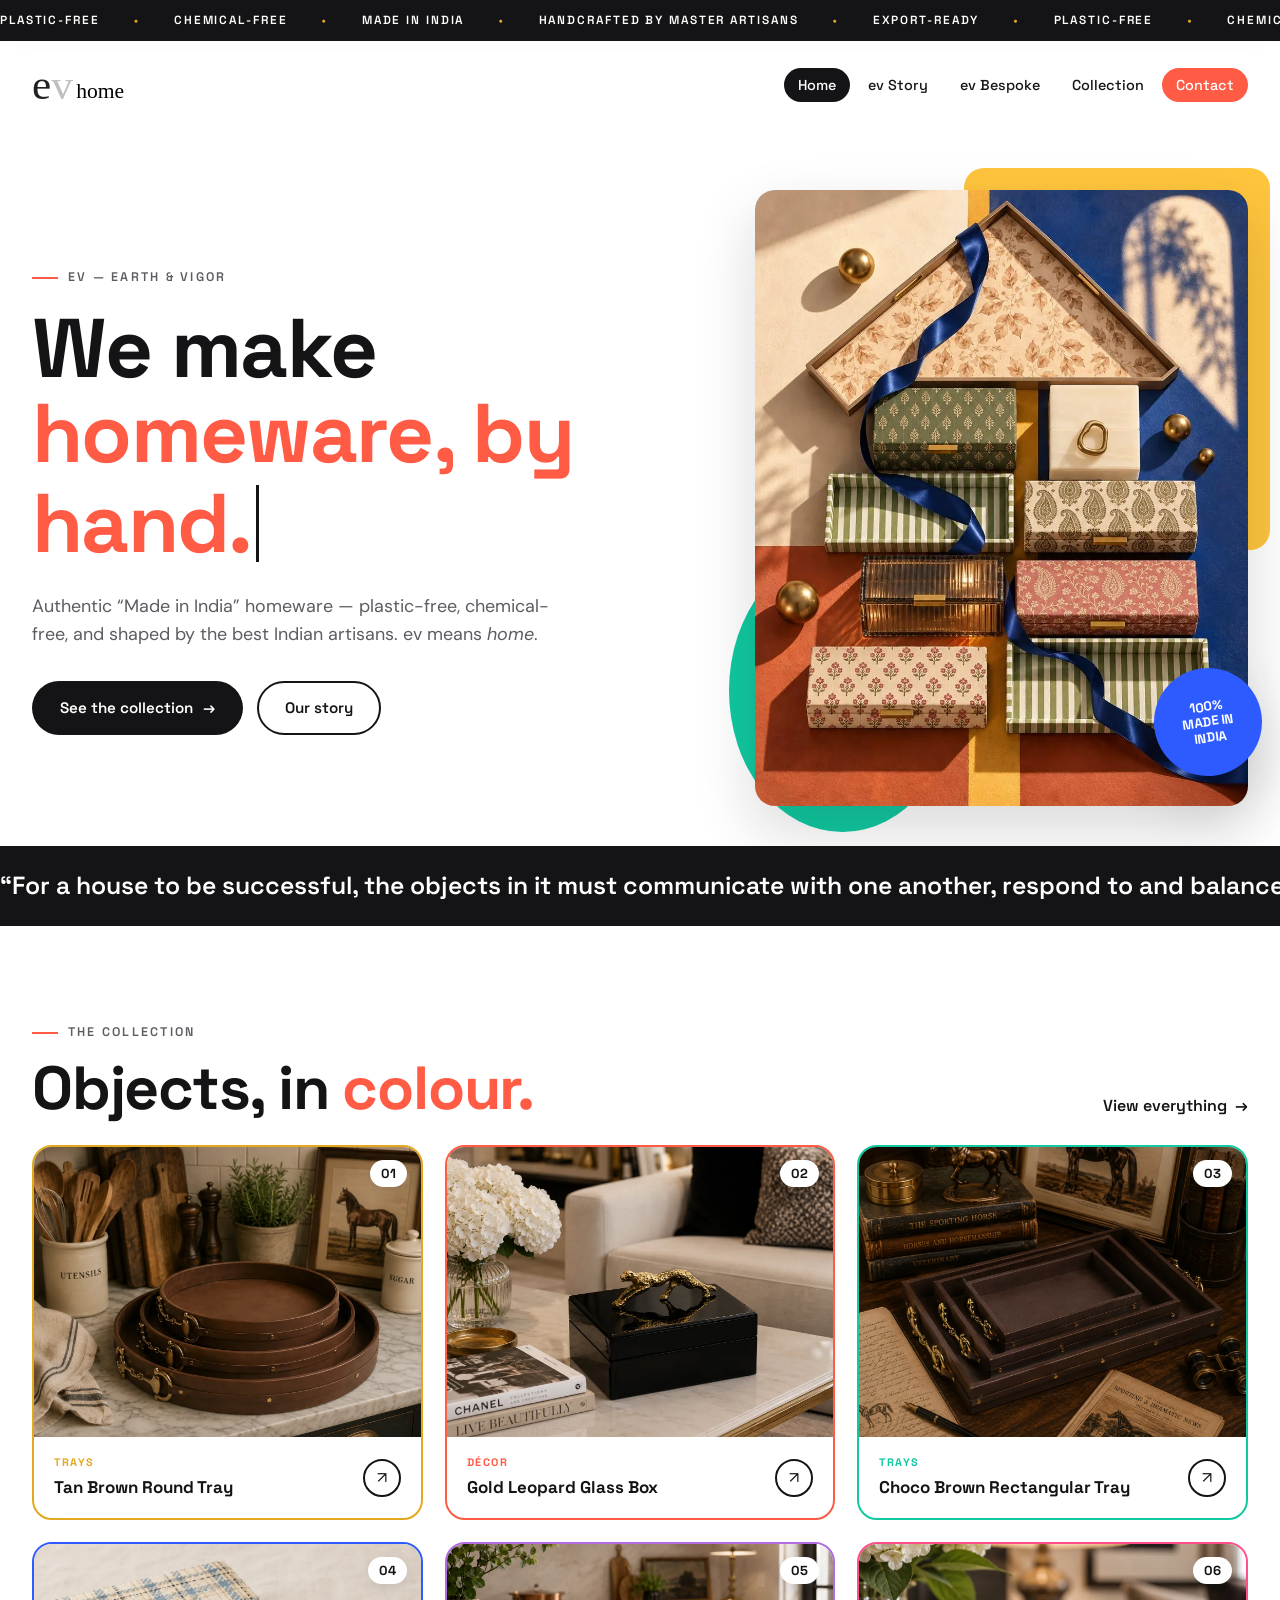
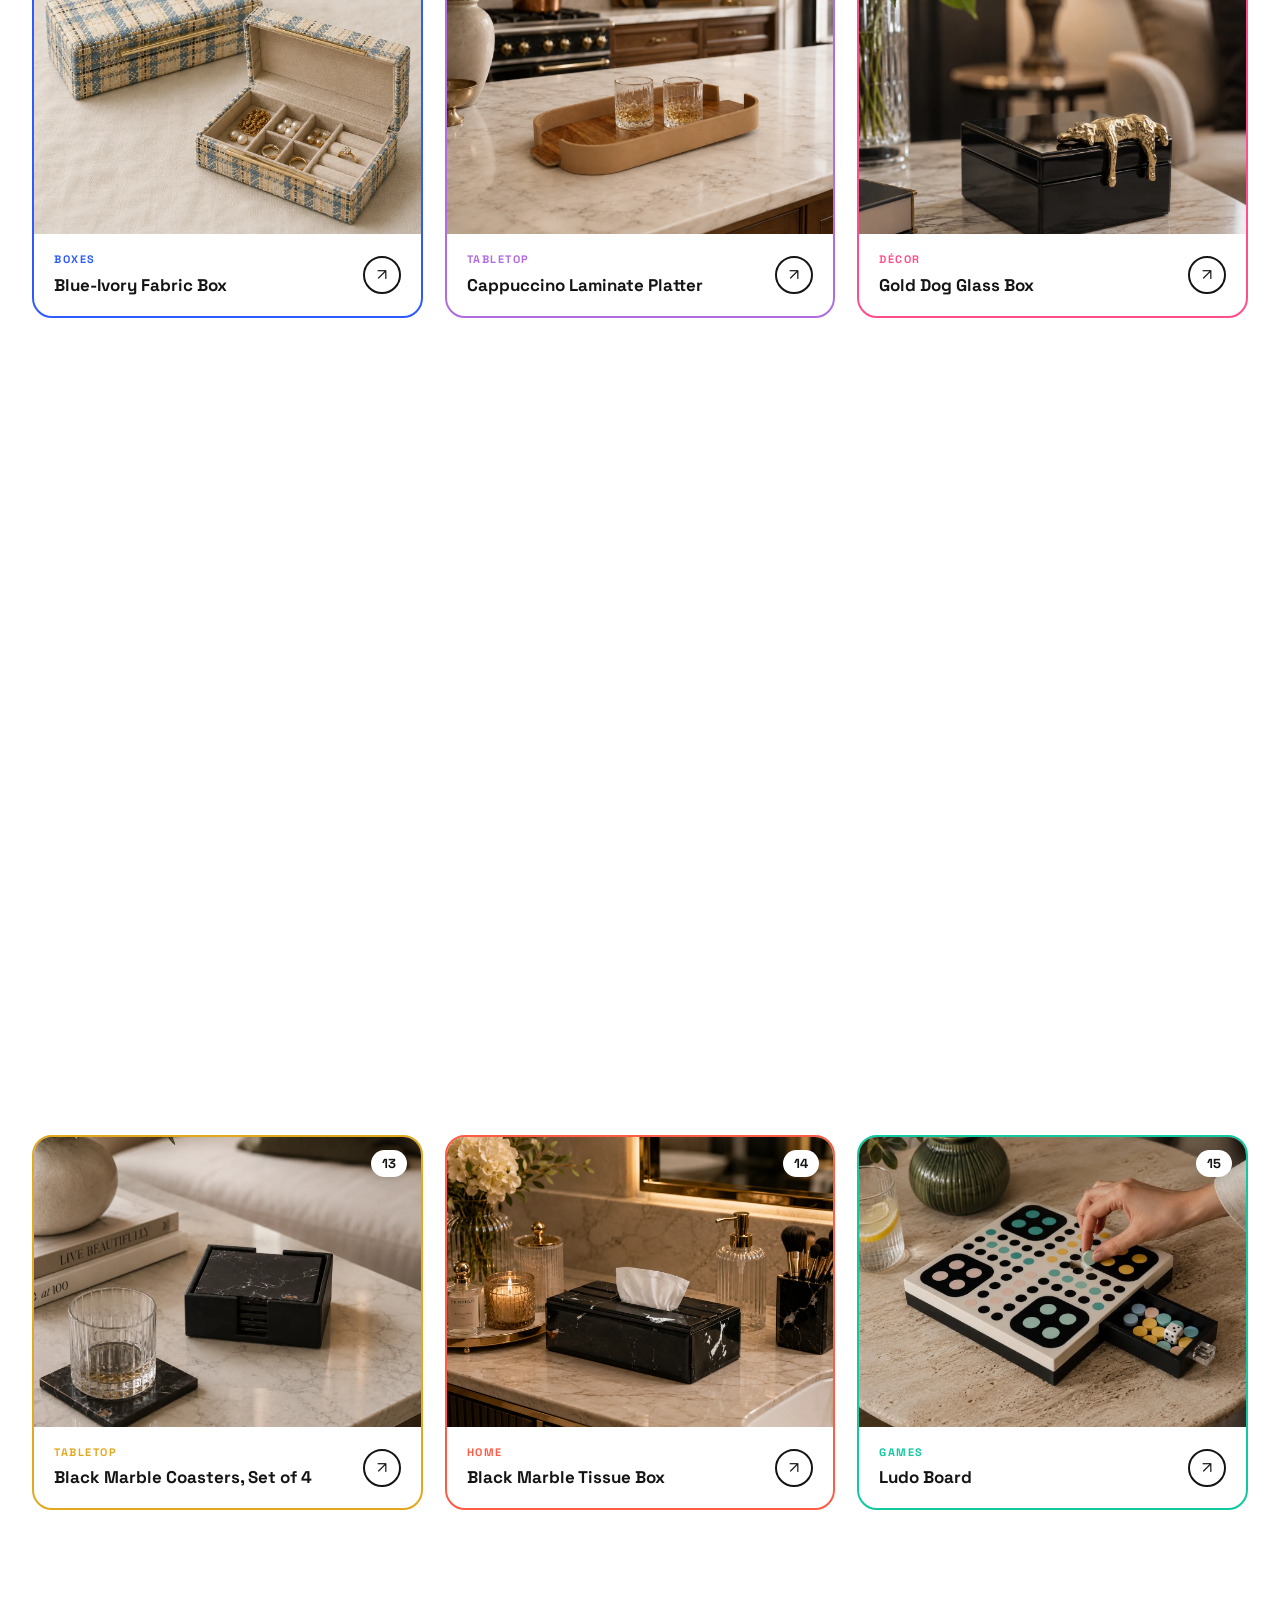
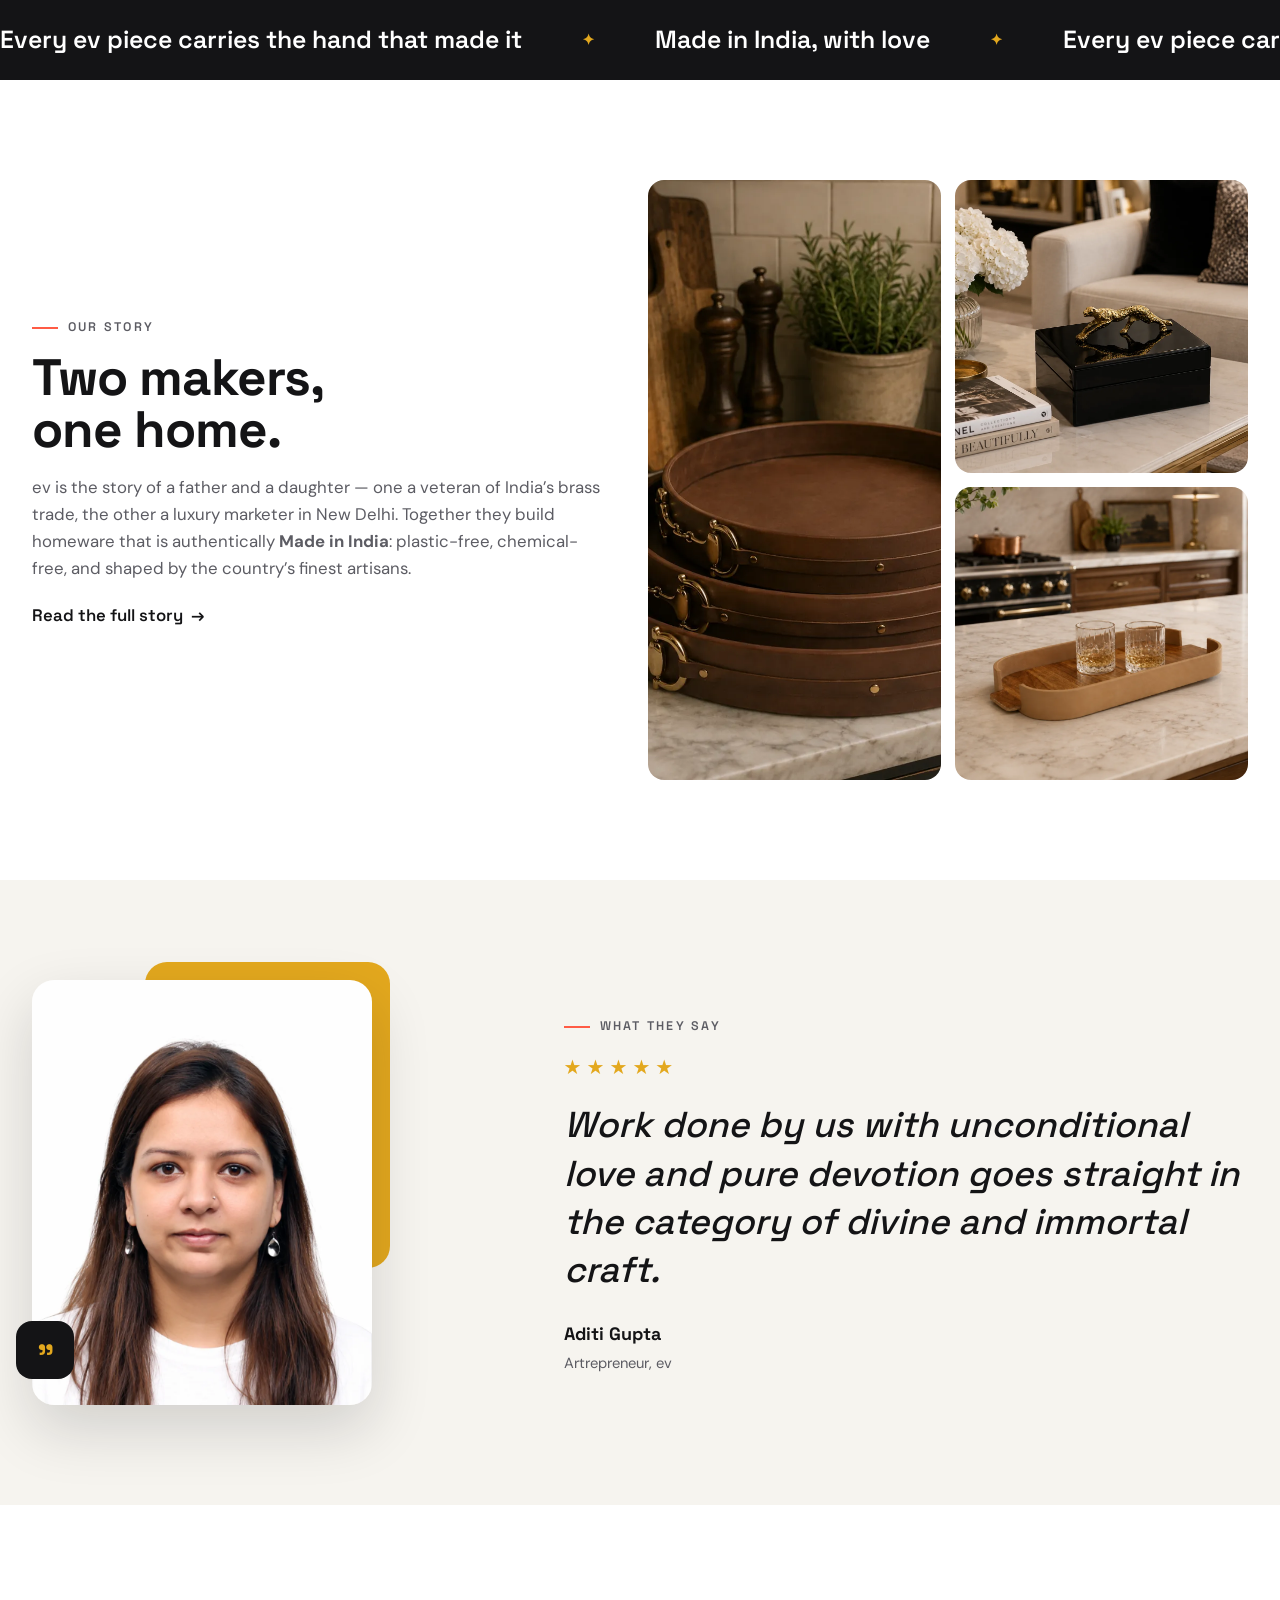
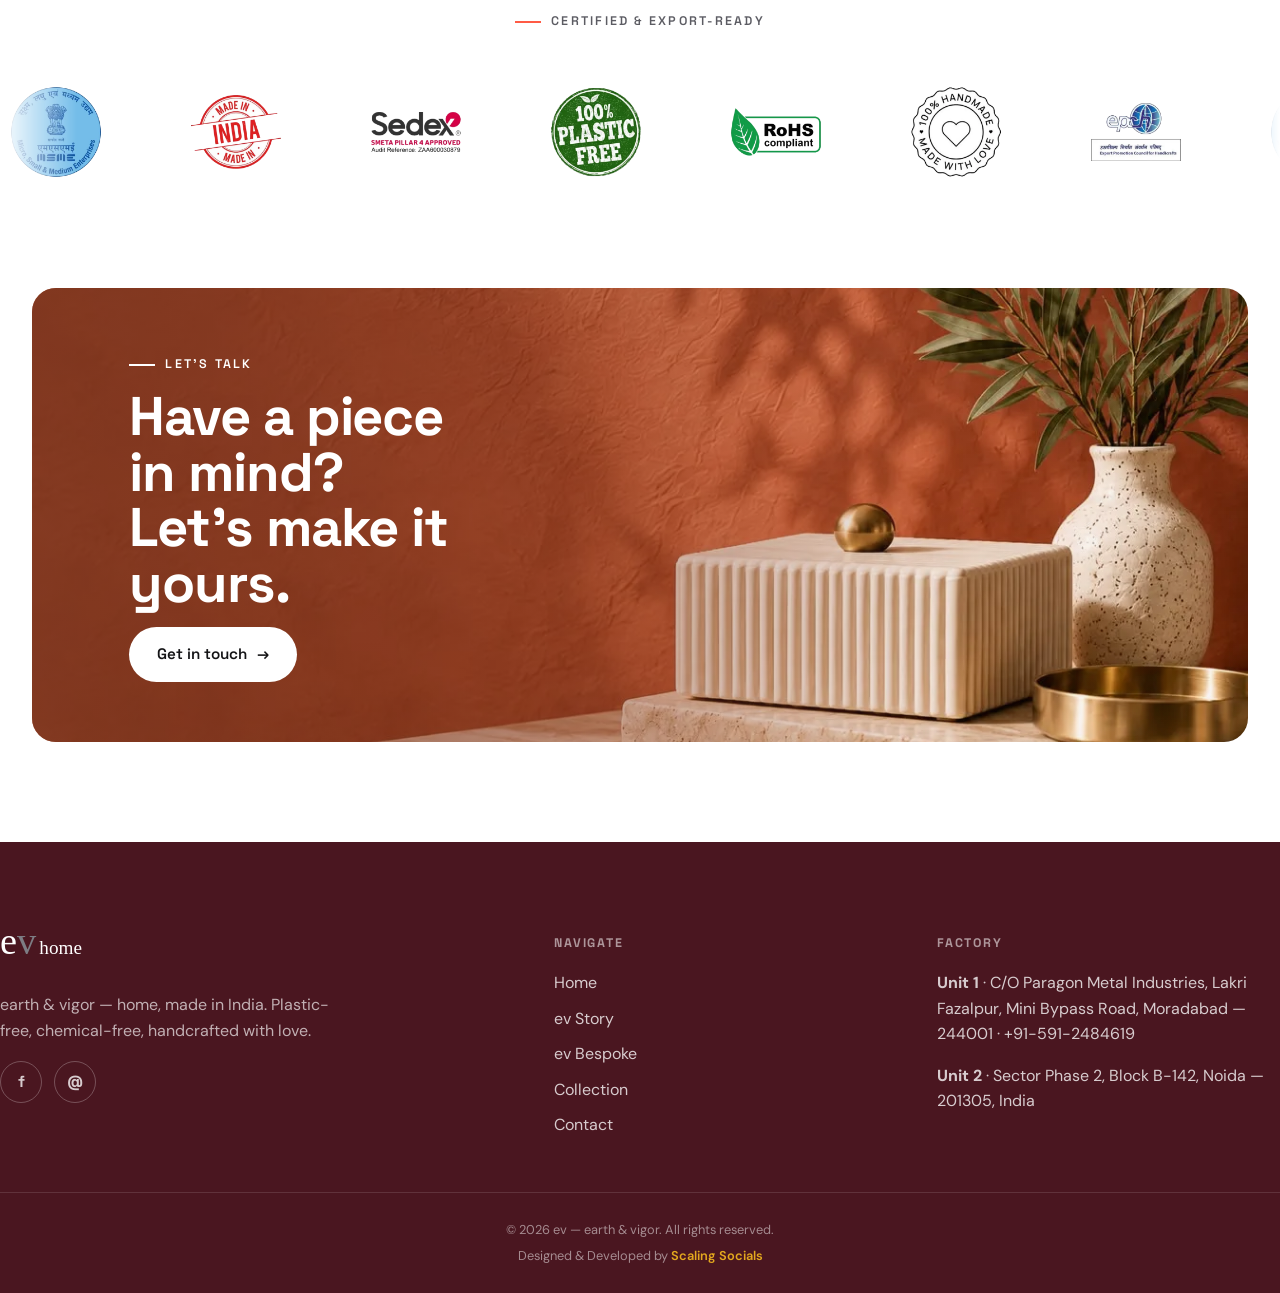
==== commit 71f813e3: "Footer: maroon colour (#4a1620); replace address with both factory units; social links reduced to Fa" ====
--- a/index.html
+++ b/index.html
@@ -178,7 +178,7 @@
     <div>
       <p class="brand"><span class="logo-e">e</span><span class="logo-v">v</span><span class="logo-home">home</span></p>
       <p class="tag">earth &amp; vigor — home, made in India. Plastic-free, chemical-free, handcrafted with love.</p>
-      <div class="social"><a href="#" aria-label="Instagram">◐</a><a href="#" aria-label="Facebook">f</a><a href="#" aria-label="Email">@</a></div>
+      <div class="social"><a href="#" aria-label="Facebook">f</a><a href="mailto:adi@evhome.in" aria-label="Email">@</a></div>
     </div>
     <div>
       <p class="col-title">Navigate</p>
@@ -191,8 +191,9 @@
       </ul>
     </div>
     <div>
-      <p class="col-title">Visit</p>
-      <p>3/c 140 Budhi Vihar, Avas Vikas Colony, Majhola, Delhi Road, Moradabad — 244001, India</p>
+      <p class="col-title">Factory</p>
+      <p><strong>Unit 1</strong> · C/O Paragon Metal Industries, Lakri Fazalpur, Mini Bypass Road, Moradabad — 244001 · +91-591-2484619</p>
+      <p style="margin-top:10px;"><strong>Unit 2</strong> · Sector Phase 2, Block B-142, Noida — 201305, India</p>
     </div>
   </div>
   <div class="footer-bottom">
--- a/css/style.css
+++ b/css/style.css
@@ -430,12 +430,12 @@
 .badge span { font-size: 1.1rem; }
 
 /* ---------- Footer ---------- */
-.site-footer { background: var(--ink); color: #fff; }
+.site-footer { background: #4a1620; color: #fff; }
 .footer-grid { display: grid; grid-template-columns: 1.5fr 1fr 1fr; gap: 40px; padding: 80px 0 44px; }
 .footer-grid .brand { font-family: var(--font-logo); font-size: 2.4rem; line-height: 1; display: inline-flex; align-items: baseline; margin: 0 0 16px; }
 .footer-grid .brand .logo-e { color: #fff; } .footer-grid .brand .logo-v { color: #7d7d84; } .footer-grid .brand .logo-home { color: #fff; }
 .footer-grid .tag { color: rgba(255,255,255,0.66); max-width: 32ch; }
-.footer-grid .col-title { font-family: var(--font-display); font-weight: 700; font-size: 0.78rem; letter-spacing: 0.14em; text-transform: uppercase; color: var(--mint); margin-bottom: 16px; }
+.footer-grid .col-title { font-family: var(--font-display); font-weight: 700; font-size: 0.78rem; letter-spacing: 0.14em; text-transform: uppercase; color: rgba(255,255,255,0.55); margin-bottom: 16px; }
 .footer-grid ul { list-style: none; margin: 0; padding: 0; }
 .footer-grid li { margin-bottom: 10px; }
 .footer-grid a, .footer-grid p { color: rgba(255,255,255,0.78); }
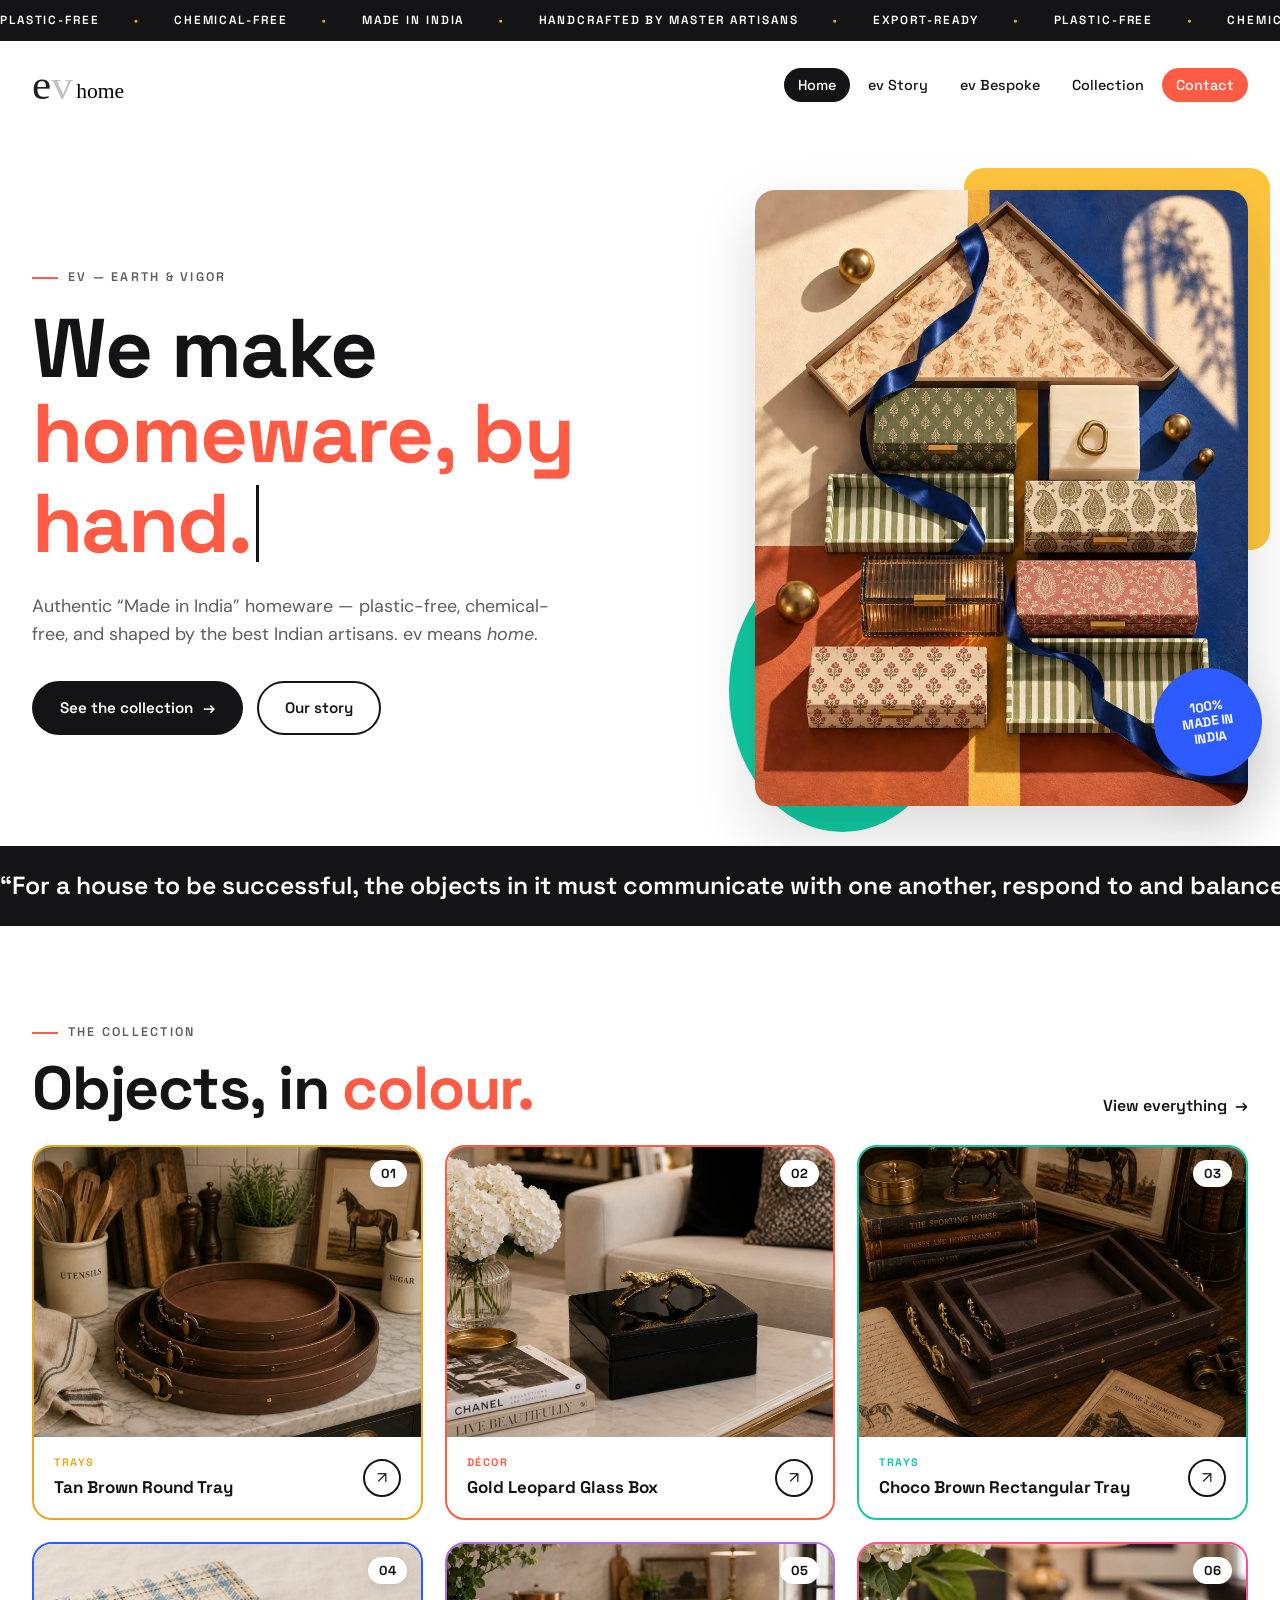
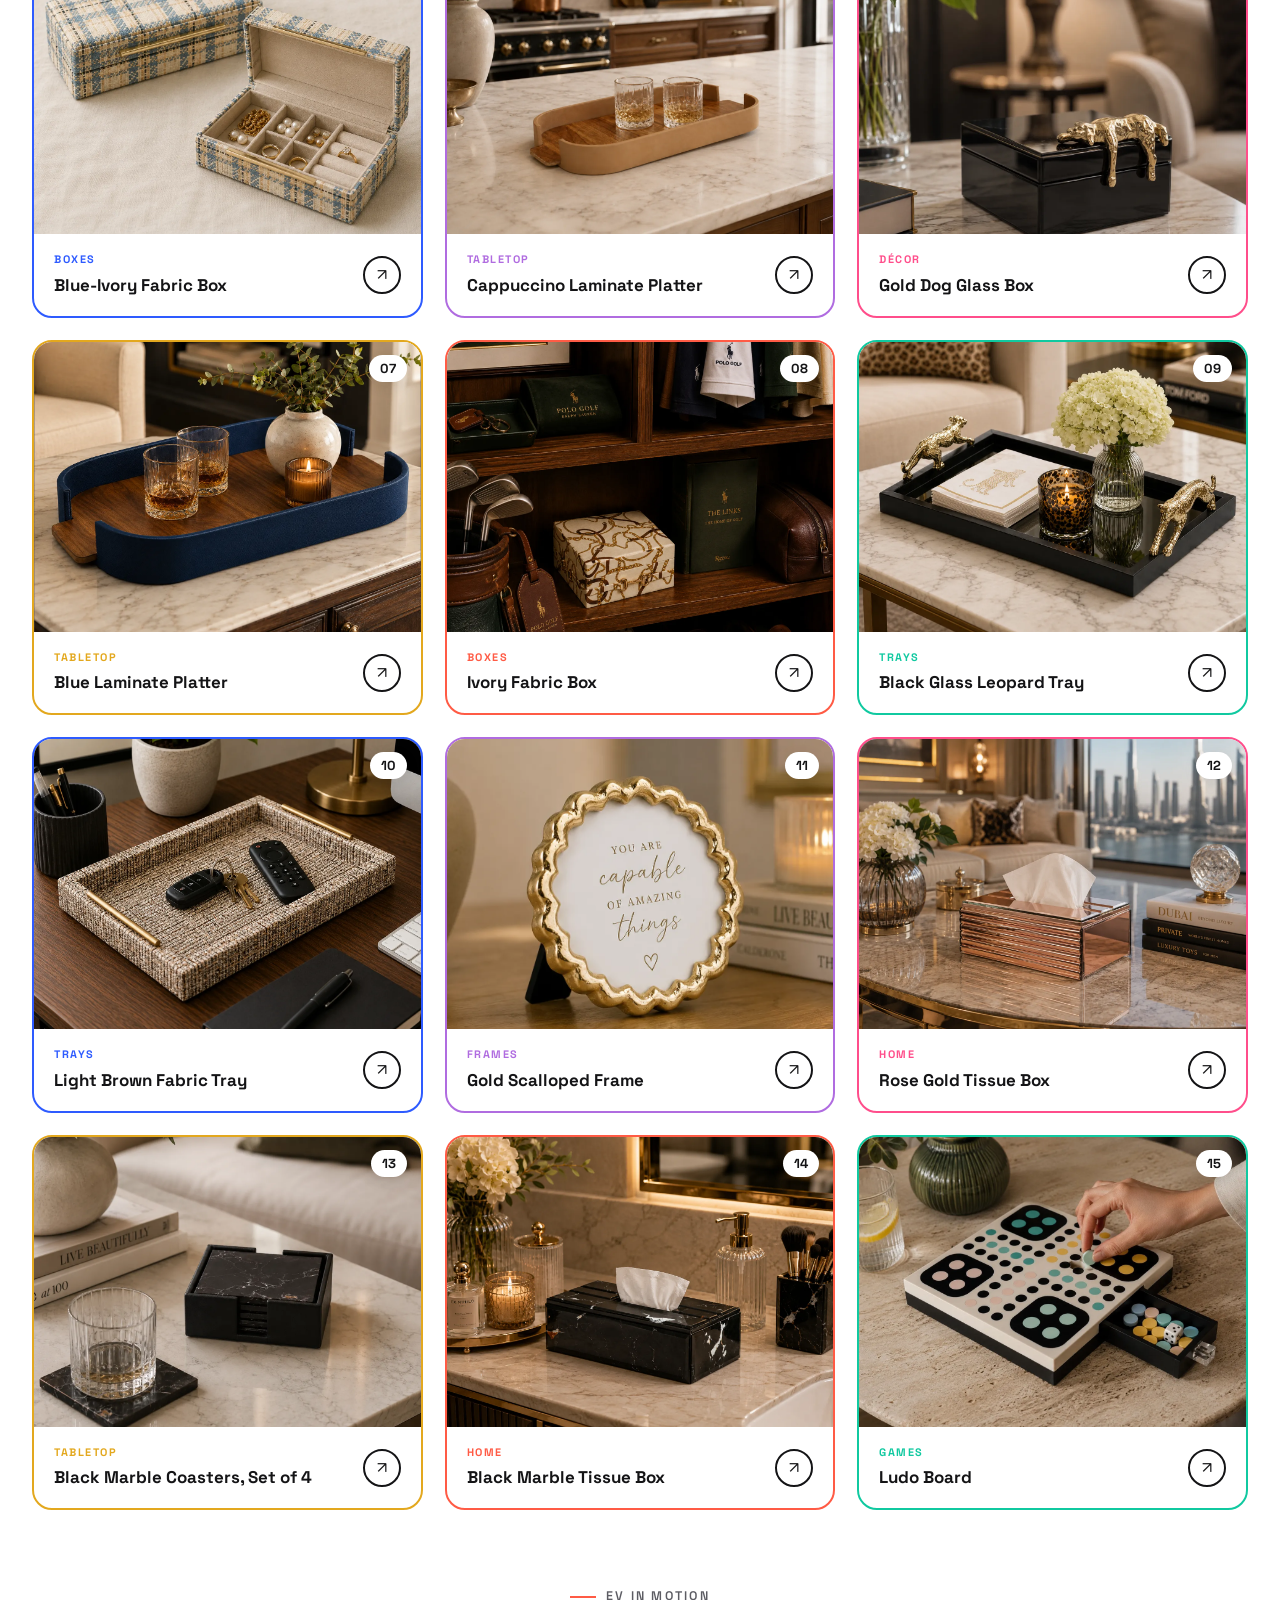
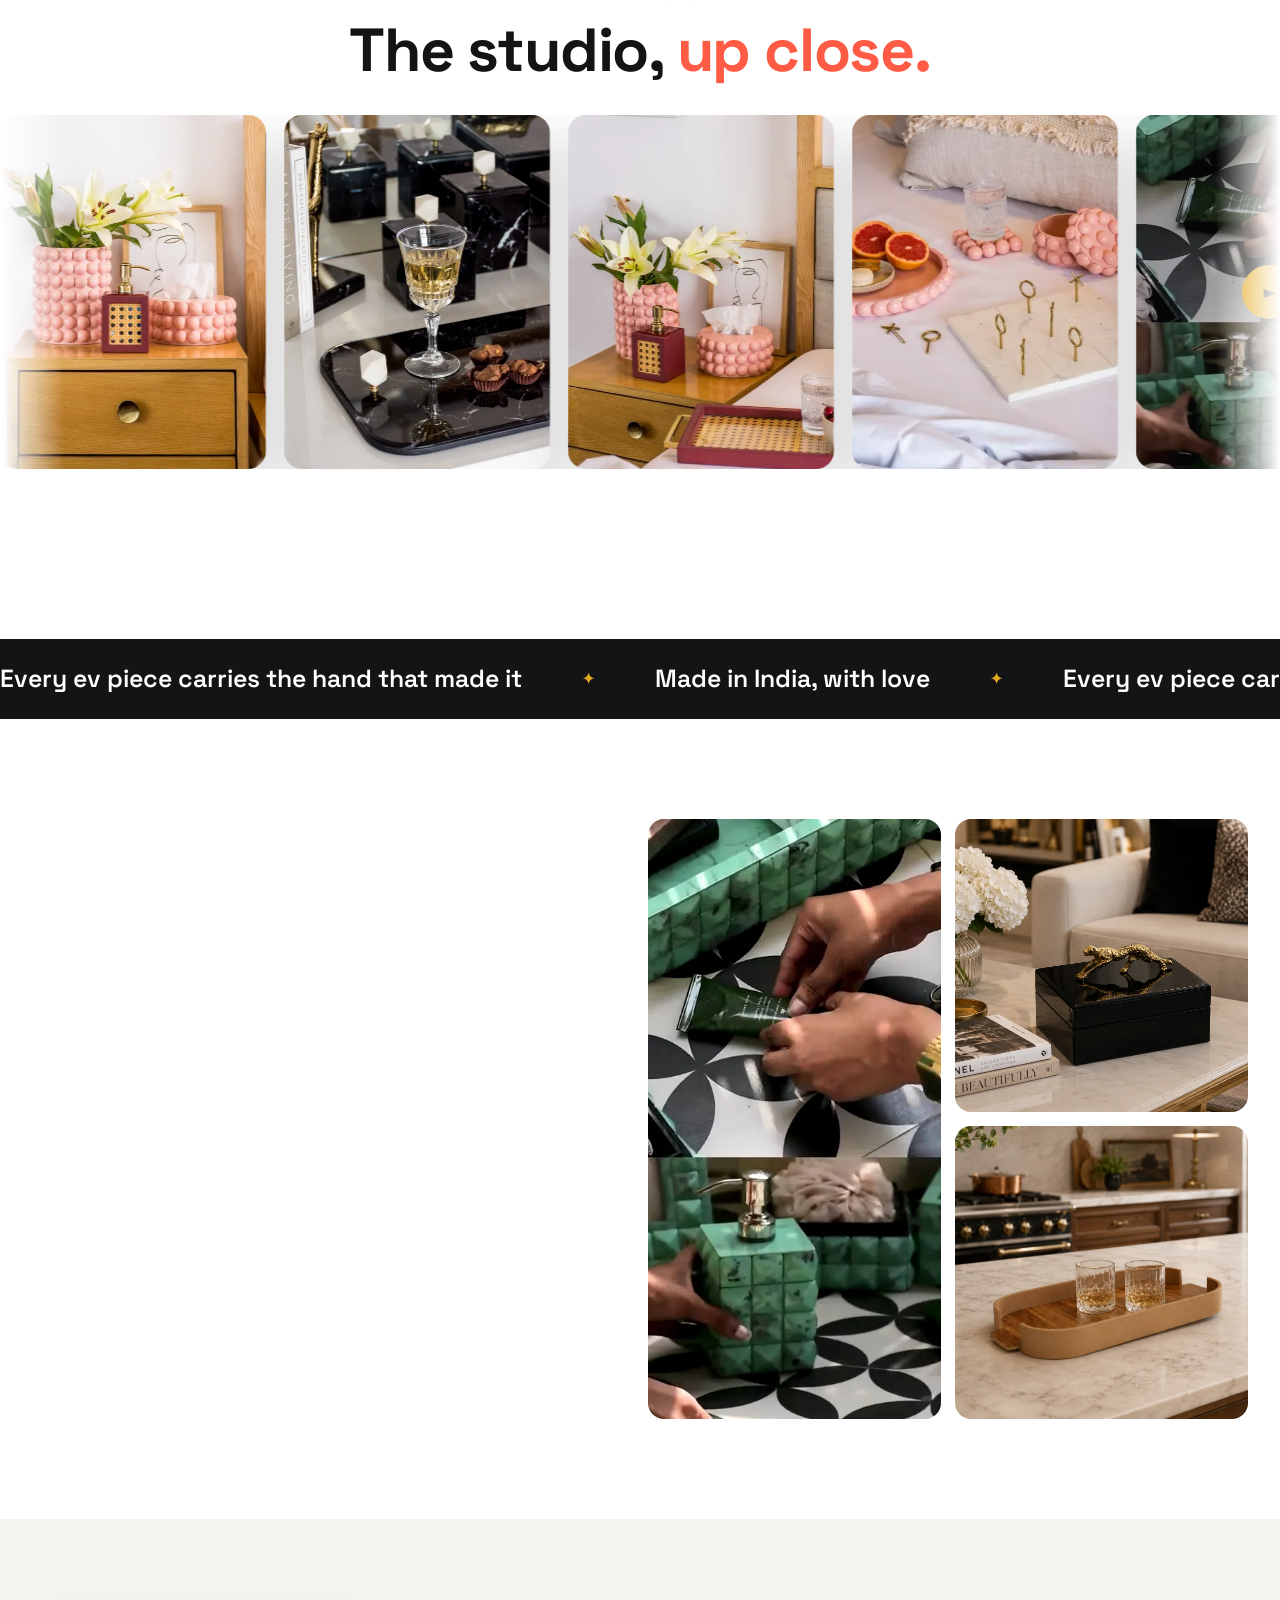
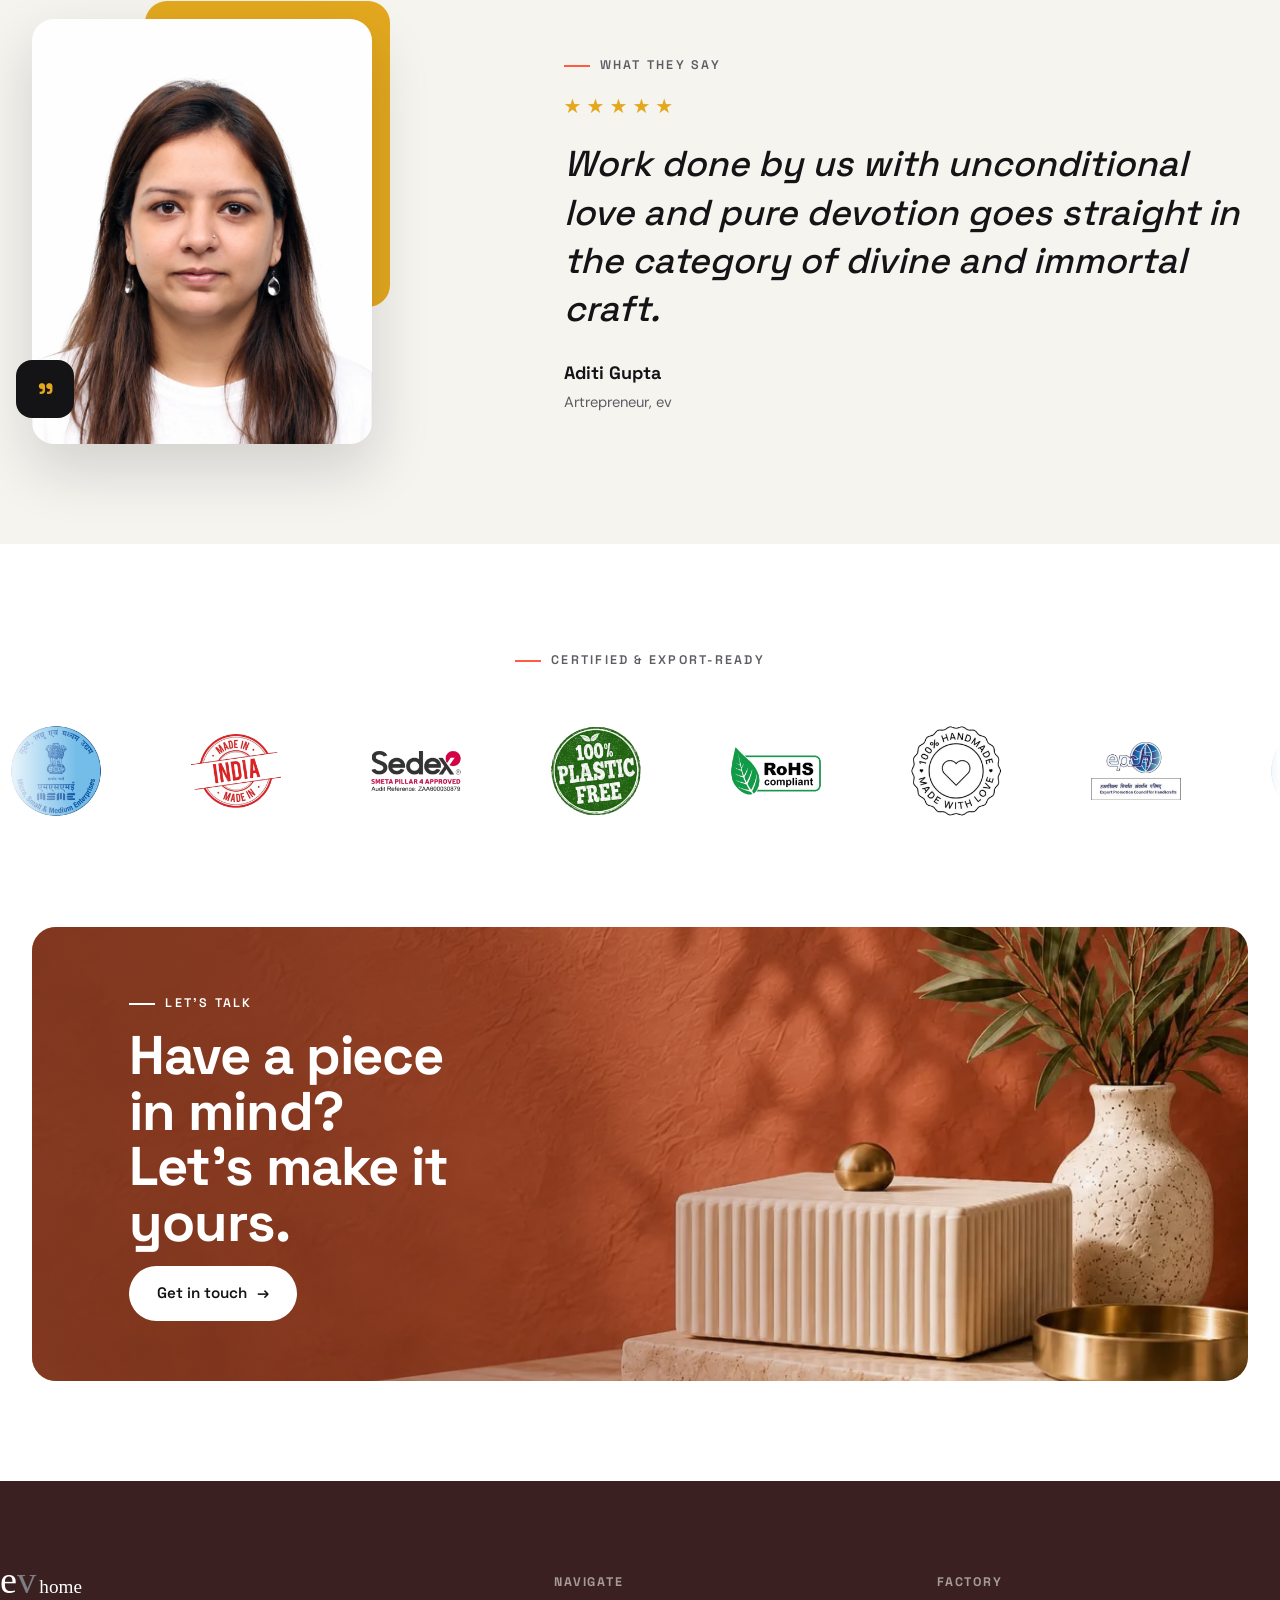
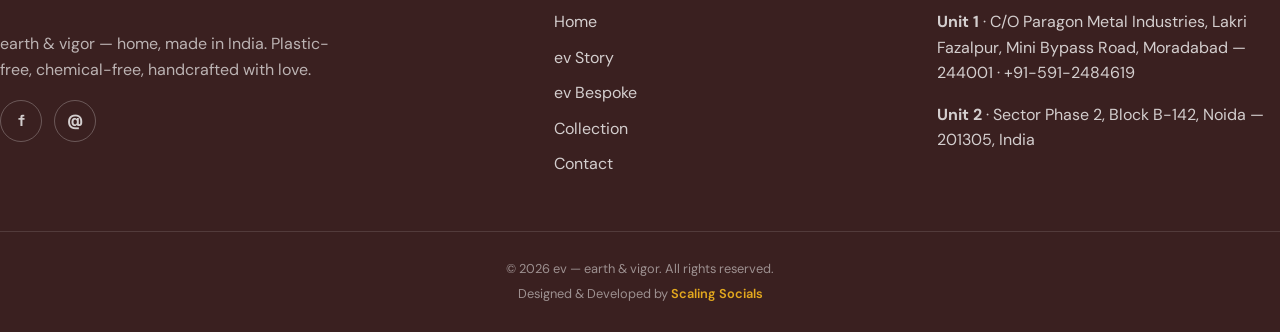
==== commit 5f1cb76c: "Home: first 'Two makers' collage card is now an autoplaying video; add 'ev in motion' media carousel" ====
--- a/index.html
+++ b/index.html
@@ -89,6 +89,17 @@
     </div>
   </section>
 
+  <!-- MEDIA CAROUSEL (below collection) -->
+  <section class="caro-section" style="padding-top:70px;">
+    <div class="wrap" style="text-align:center;margin-bottom:34px;">
+      <span class="eyebrow" style="justify-content:center;">ev in motion</span>
+      <h2 class="section-title reveal" style="margin-top:12px;">The studio, <span class="mark">up close.</span></h2>
+    </div>
+    <div class="caro-viewport">
+      <div class="caro-track" id="caro-track"></div>
+    </div>
+  </section>
+
   <!-- SCROLLING BRAND BAR (below collection) -->
   <div class="quotebar" aria-hidden="true" style="margin-top:90px;">
     <div class="quotebar__track">
@@ -107,7 +118,7 @@
         <p style="margin-top:6px;"><a class="link-arrow" href="brand-story.html">Read the full story</a></p>
       </div>
       <div class="story-collage reveal d1">
-        <img src="images/collection/tan-round-tray.webp" alt="Tan round tray, styled" />
+        <video src="images/collection/auto-caro/video-1.mp4" autoplay muted loop playsinline poster="images/collection/auto-caro/video-1-poster.webp"></video>
         <img src="images/collection/gold-leopard-box.webp" alt="Gold leopard box, styled" />
         <img src="images/collection/cappuccino-platter.webp" alt="Cappuccino platter, in a kitchen" />
       </div>
--- a/css/style.css
+++ b/css/style.css
@@ -277,10 +277,10 @@
 .story-copy h2 { font-size: clamp(2rem, 4vw, 3.2rem); margin: 14px 0 18px; }
 .story-copy p { margin: 0 0 14px; color: var(--ink-soft); font-size: 1.05rem; }
 .story-collage { display: grid; grid-template-columns: 1fr 1fr; gap: 14px; }
-.story-collage img { width: 100%; height: 100%; object-fit: cover; border-radius: 16px; aspect-ratio: 1 / 1; }
-.story-collage img:nth-child(1) { grid-row: span 2; aspect-ratio: 3 / 5; }
+.story-collage img, .story-collage video { width: 100%; height: 100%; object-fit: cover; border-radius: 16px; aspect-ratio: 1 / 1; display: block; }
+.story-collage > :first-child { grid-row: span 2; aspect-ratio: 3 / 5; }
 .framed-mustard { min-height: 360px; }
-@media (max-width: 900px) { .split-story { grid-template-columns: 1fr; gap: 28px; } .story-collage img:nth-child(1) { grid-row: auto; aspect-ratio: 1 / 1; } }
+@media (max-width: 900px) { .split-story { grid-template-columns: 1fr; gap: 28px; } .story-collage > :first-child { grid-row: auto; aspect-ratio: 1 / 1; } }
 
 /* ---------- Hero image slider (cross-fade) ---------- */
 .hero-slider { position: relative; width: 100%; height: 100%; }
@@ -305,6 +305,9 @@
 .panel-color h2 { font-size: clamp(2rem, 4vw, 3.2rem); margin: 16px 0 20px; }
 .panel-color p { font-size: 1.06rem; margin: 0 0 16px; }
 .panel-media { min-height: 420px; background-size: cover; background-position: center; }
+.panel-slider { position: relative; overflow: hidden; }
+.panel-slider .pslide { position: absolute; inset: 0; background-size: cover; background-position: center; opacity: 0; transition: opacity 1.1s ease; }
+.panel-slider .pslide.active { opacity: 1; }
 .bg-coral { background: var(--coral); color: #fff; } .bg-coral .eyebrow, .bg-coral .eyebrow::before { color: #fff; }
 .bg-mint { background: var(--mint); } .bg-yellow { background: var(--yellow); }
 .bg-cobalt { background: var(--cobalt); color: #fff; } .bg-cobalt .eyebrow { color: #fff; } .bg-cobalt .eyebrow::before { background: var(--yellow); }
@@ -430,7 +433,7 @@
 .badge span { font-size: 1.1rem; }
 
 /* ---------- Footer ---------- */
-.site-footer { background: #4a1620; color: #fff; }
+.site-footer { background: #3a2020; color: #fff; }
 .footer-grid { display: grid; grid-template-columns: 1.5fr 1fr 1fr; gap: 40px; padding: 80px 0 44px; }
 .footer-grid .brand { font-family: var(--font-logo); font-size: 2.4rem; line-height: 1; display: inline-flex; align-items: baseline; margin: 0 0 16px; }
 .footer-grid .brand .logo-e { color: #fff; } .footer-grid .brand .logo-v { color: #7d7d84; } .footer-grid .brand .logo-home { color: #fff; }
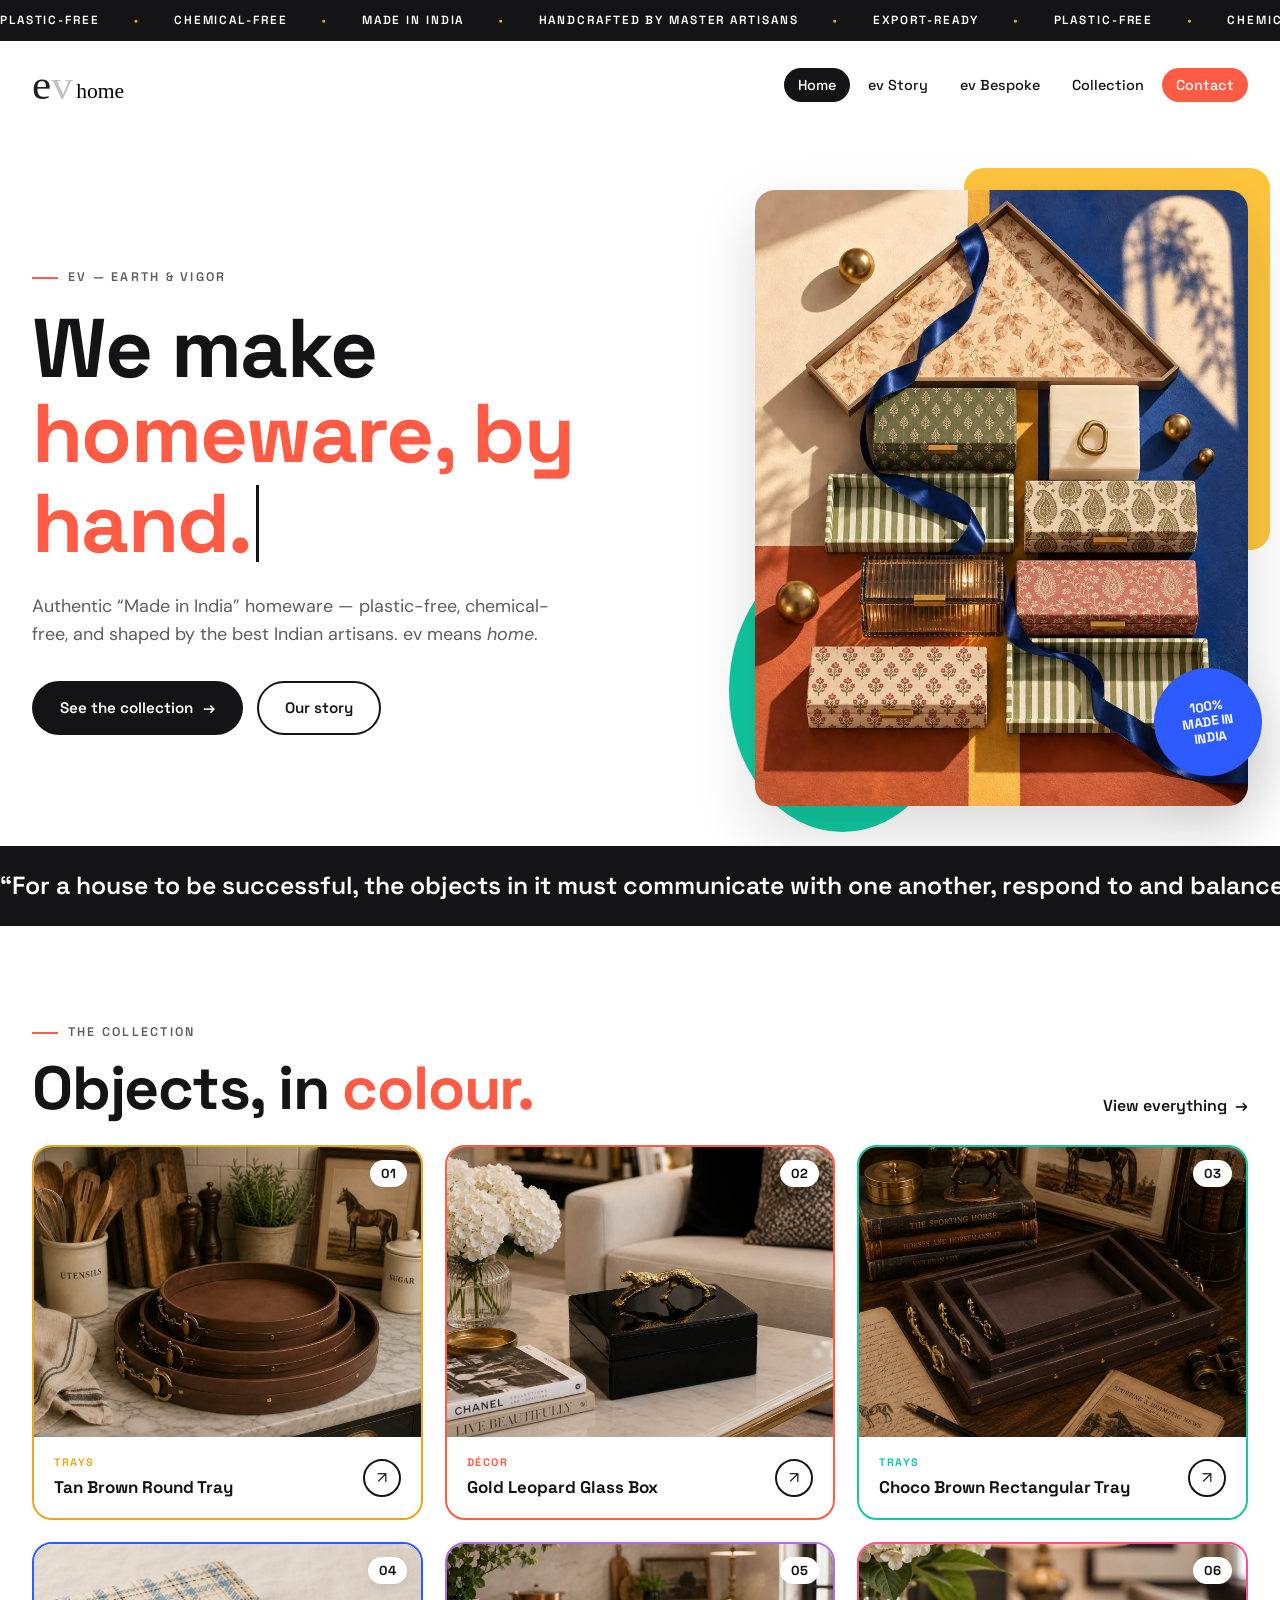
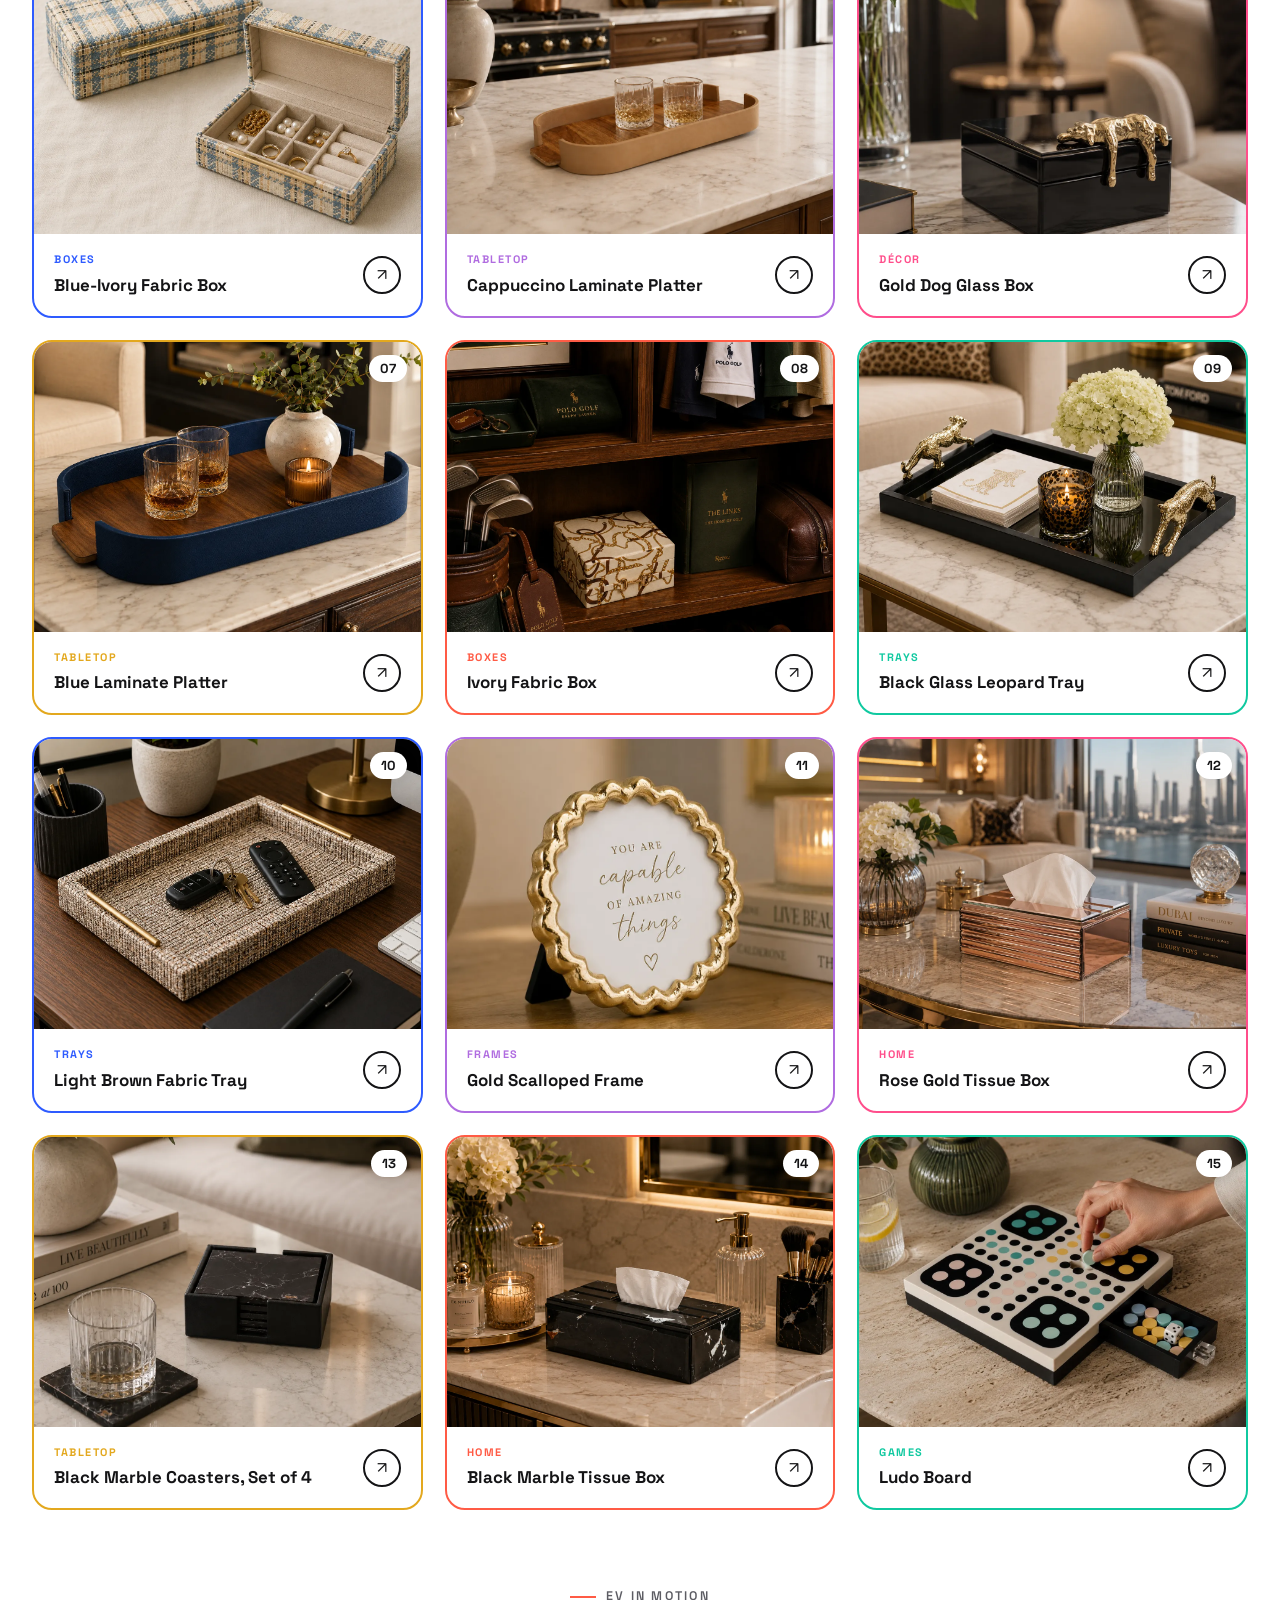
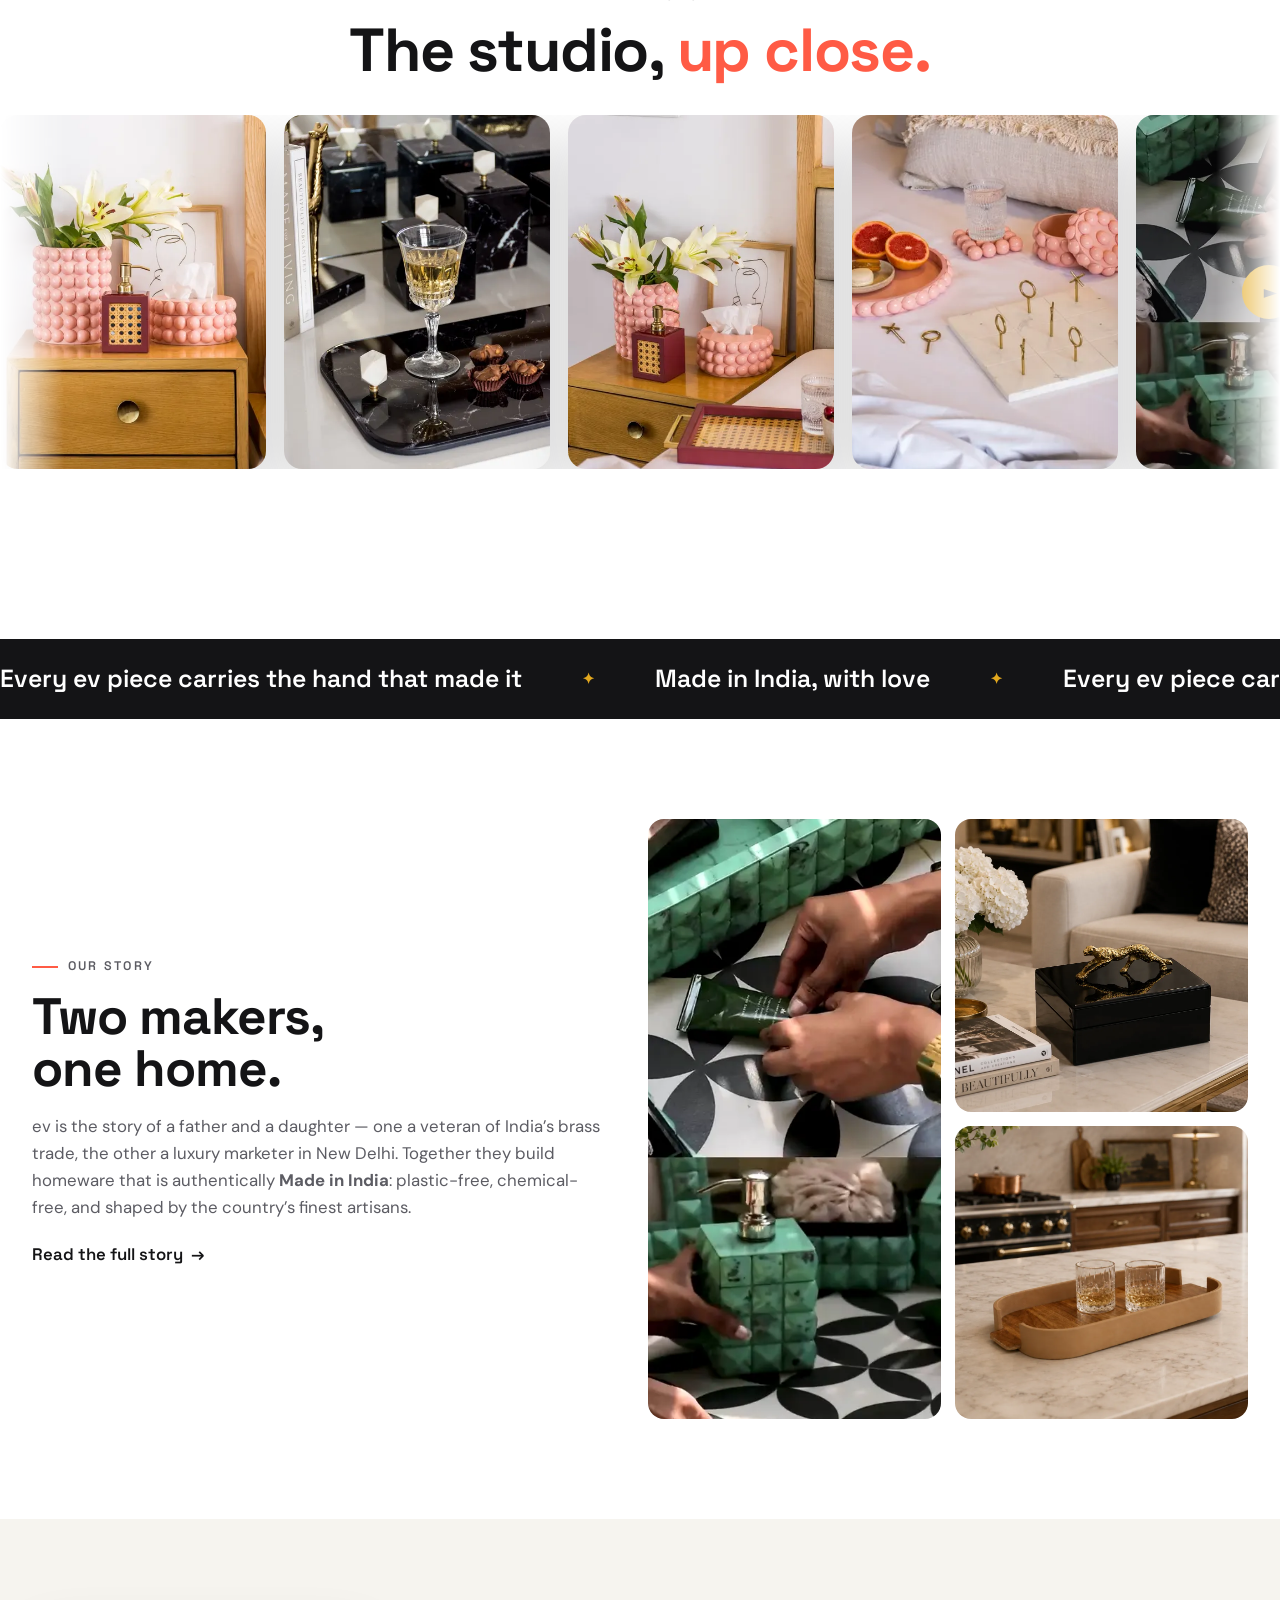
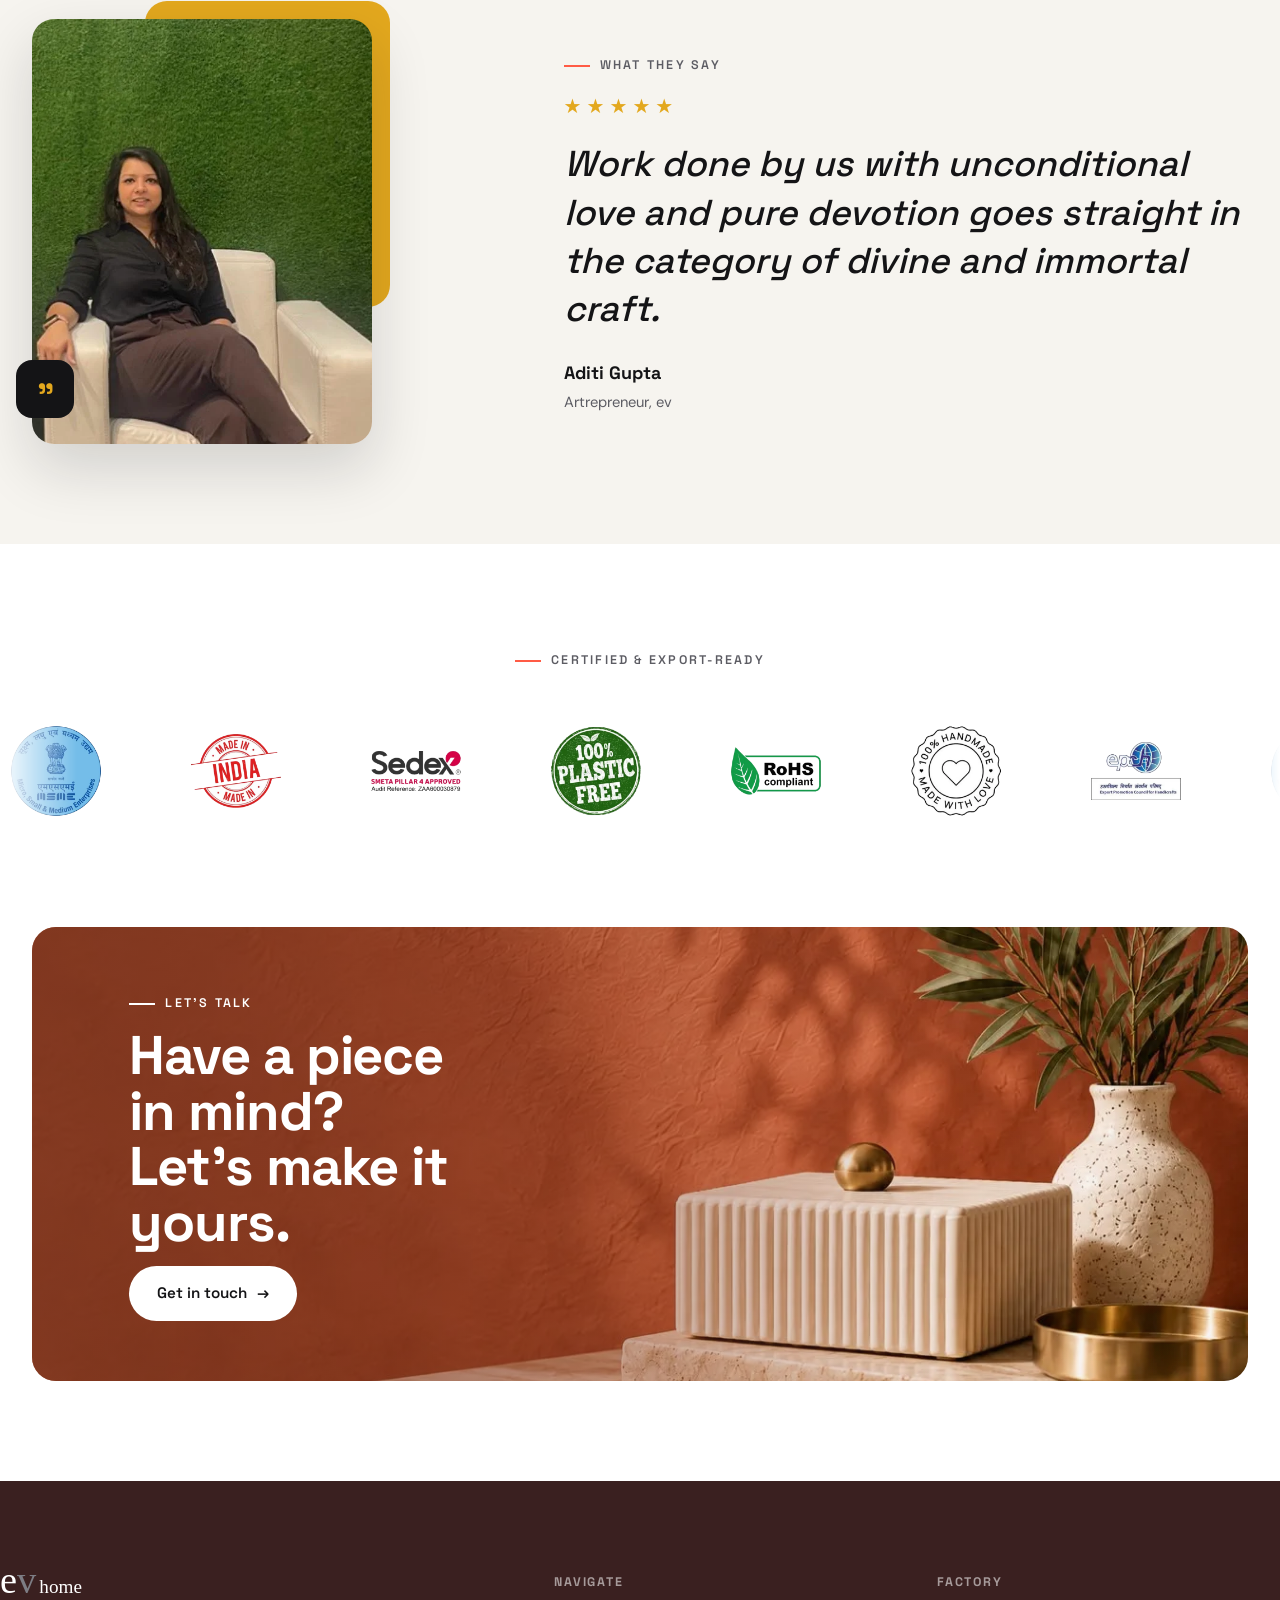
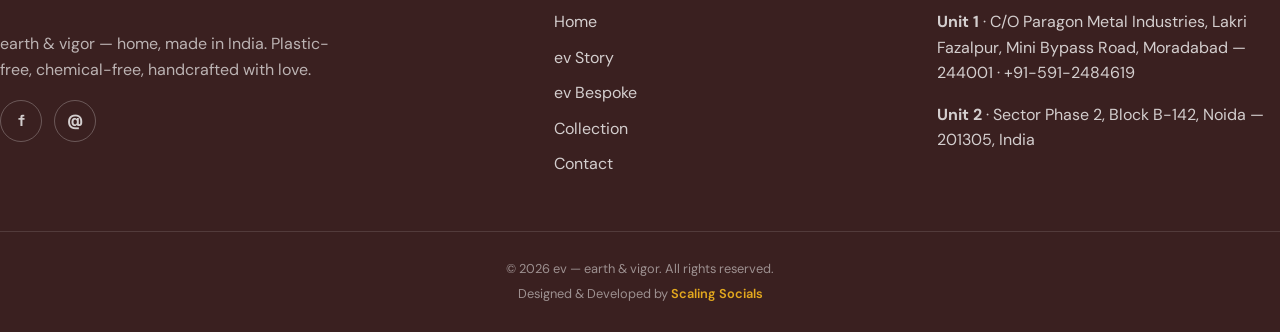
==== commit a972bc89: "Mobile fixes: full-page nav drawer; fix footer top padding (was 0 via .wrap override); keep story co" ====
--- a/index.html
+++ b/index.html
@@ -189,7 +189,7 @@
     <div>
       <p class="brand"><span class="logo-e">e</span><span class="logo-v">v</span><span class="logo-home">home</span></p>
       <p class="tag">earth &amp; vigor — home, made in India. Plastic-free, chemical-free, handcrafted with love.</p>
-      <div class="social"><a href="#" aria-label="Facebook">f</a><a href="mailto:adi@evhome.in" aria-label="Email">@</a></div>
+      <div class="social"><a href="https://www.facebook.com/share/19Vi8wivsV/?mibextid=wwXIfr" target="_blank" rel="noopener" aria-label="Facebook">f</a><a href="mailto:adi@evhome.in" aria-label="Email">@</a></div>
     </div>
     <div>
       <p class="col-title">Navigate</p>
--- a/css/style.css
+++ b/css/style.css
@@ -107,13 +107,15 @@
 @media (max-width: 900px) {
   .nav-toggle { display: block; }
   .nav-links {
-    position: absolute; top: 100%; left: 0; right: 0;
-    background: #fff; flex-direction: column; align-items: stretch;
-    padding: 16px 24px 24px; gap: 6px;
-    border-bottom: 1px solid var(--line); box-shadow: var(--shadow); display: none;
+    position: fixed; top: 0; left: 0; width: 100vw; height: 100vh; height: 100dvh; z-index: 55;
+    background: #fff;
+    flex-direction: column; align-items: center; justify-content: center;
+    gap: 6px; padding: 96px 24px 48px; display: none;
   }
   .nav-links.open { display: flex; }
-  .nav-links a { padding: 12px 14px; font-size: 1rem; }
+  .nav-links a { padding: 14px 26px; font-size: 1.6rem; border-radius: 999px; }
+  .nav-toggle { position: relative; z-index: 62; }
+  .site-header .logo { position: relative; z-index: 62; }
 }
 
 /* ---------- Buttons ---------- */
@@ -280,7 +282,7 @@
 .story-collage img, .story-collage video { width: 100%; height: 100%; object-fit: cover; border-radius: 16px; aspect-ratio: 1 / 1; display: block; }
 .story-collage > :first-child { grid-row: span 2; aspect-ratio: 3 / 5; }
 .framed-mustard { min-height: 360px; }
-@media (max-width: 900px) { .split-story { grid-template-columns: 1fr; gap: 28px; } .story-collage > :first-child { grid-row: auto; aspect-ratio: 1 / 1; } }
+@media (max-width: 900px) { .split-story { grid-template-columns: 1fr; gap: 28px; } }
 
 /* ---------- Hero image slider (cross-fade) ---------- */
 .hero-slider { position: relative; width: 100%; height: 100%; }
@@ -475,7 +477,8 @@
   .cards { grid-template-columns: 1fr; }
   .steps { grid-template-columns: 1fr 1fr; }
   .quotes, .contact-grid { grid-template-columns: 1fr; }
-  .footer-grid { grid-template-columns: 1fr; gap: 30px; }
+  .site-footer .footer-grid { grid-template-columns: 1fr; gap: 30px; padding: 72px 20px 40px; }
+  .footer-grid .brand { font-size: 2rem; }
 }
 @media (max-width: 560px) {
   .wrap { padding: 0 20px; }
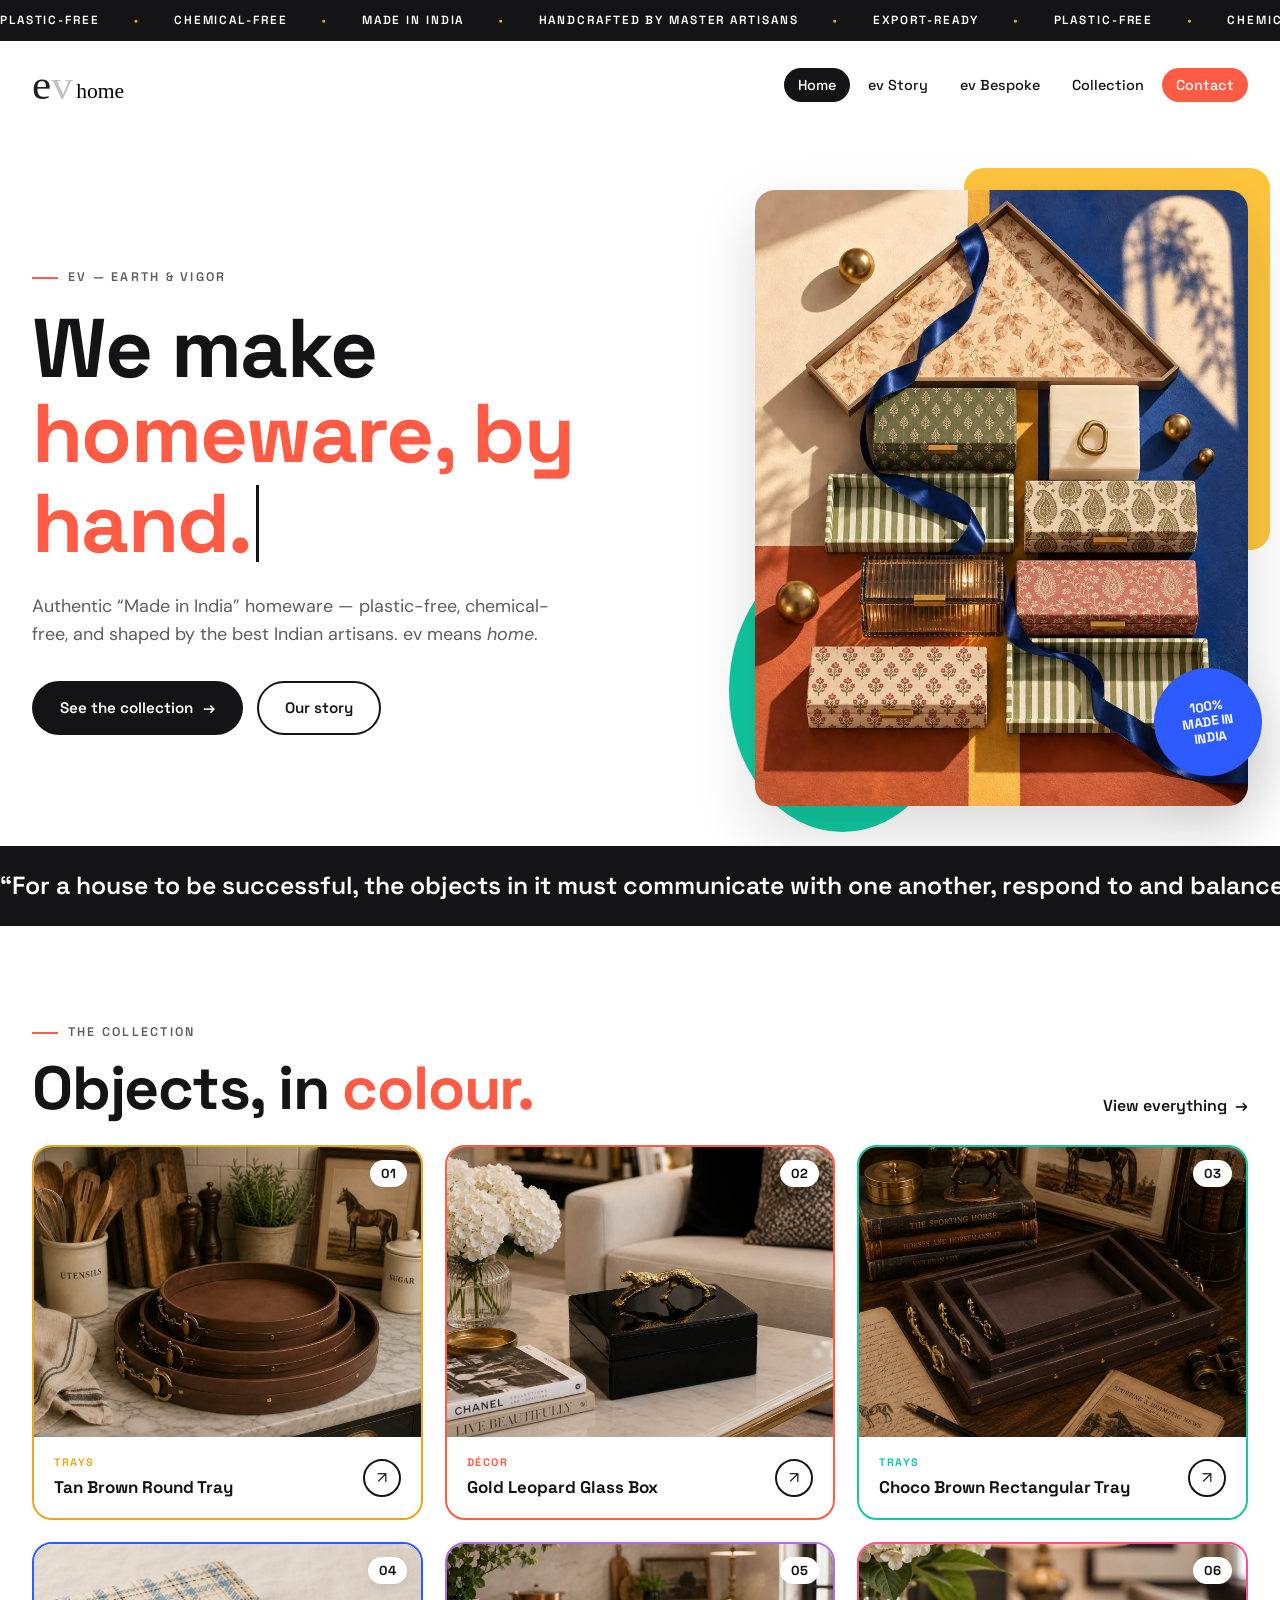
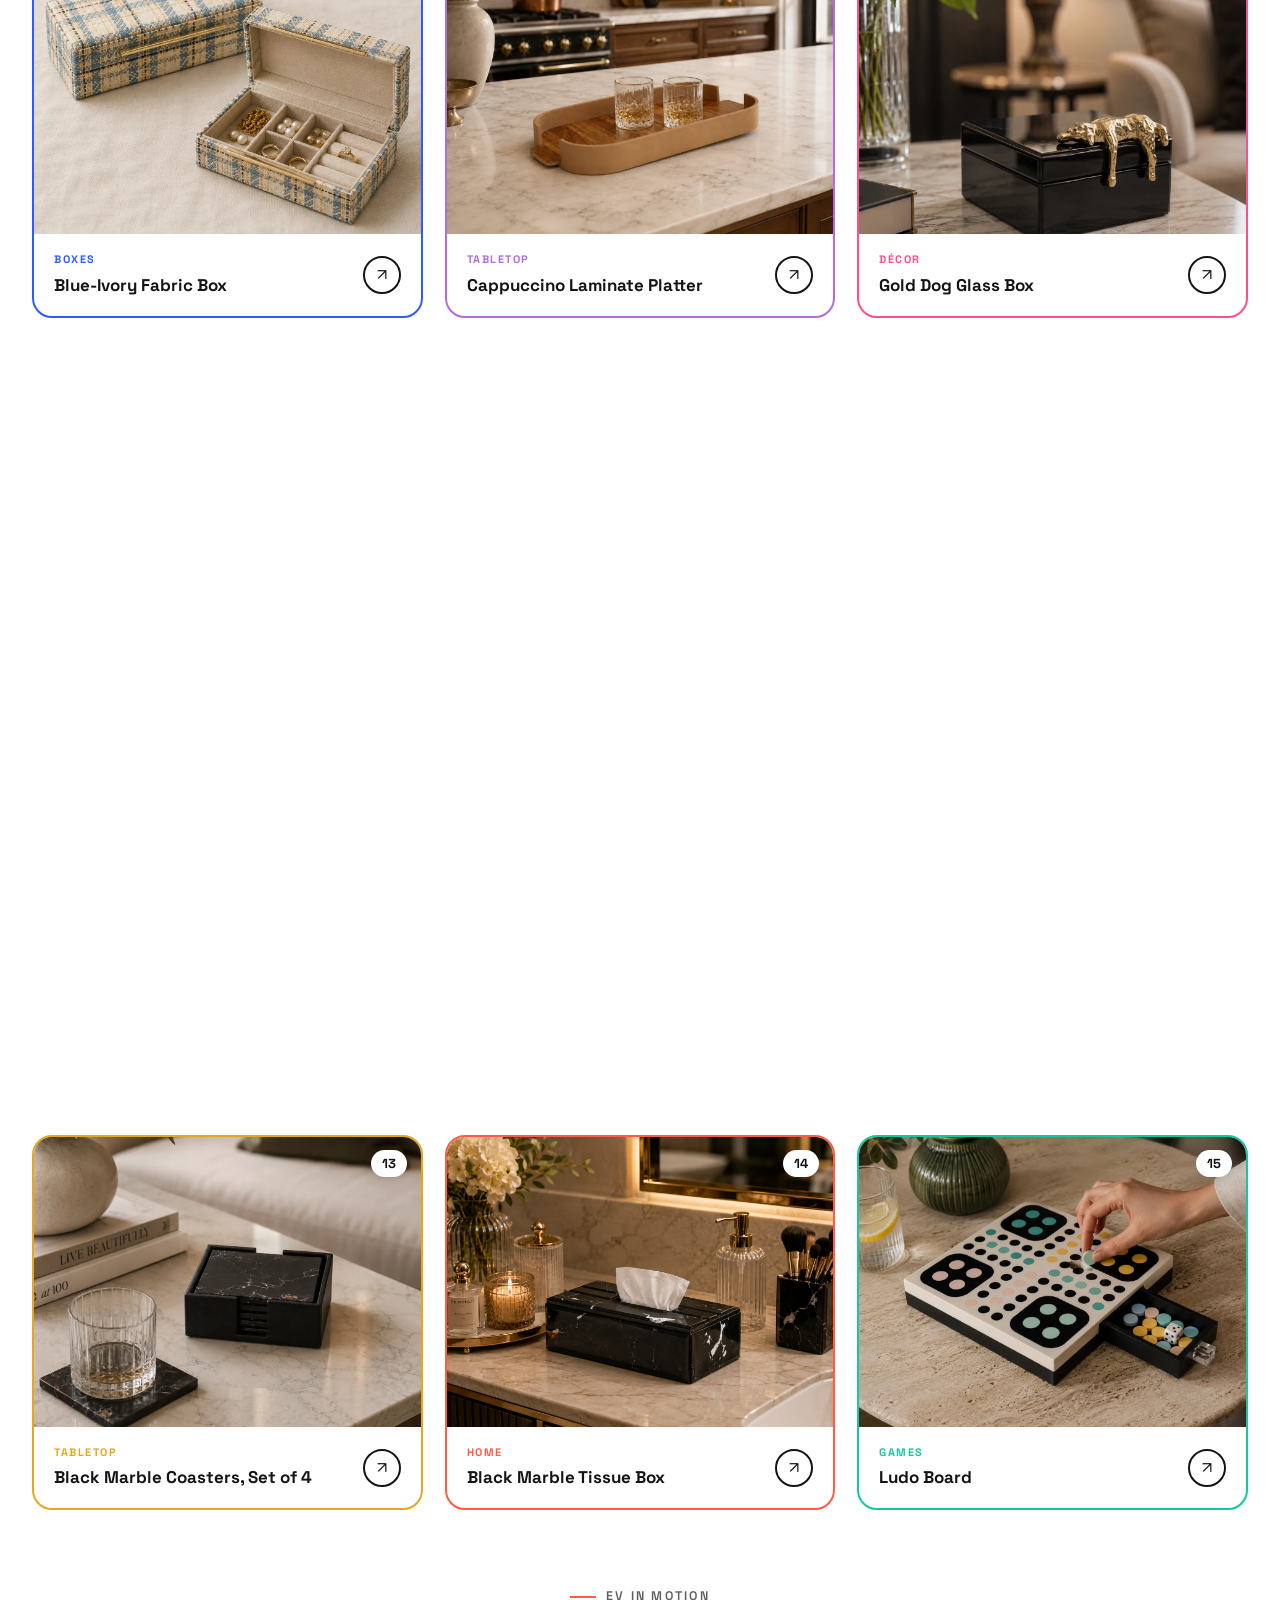
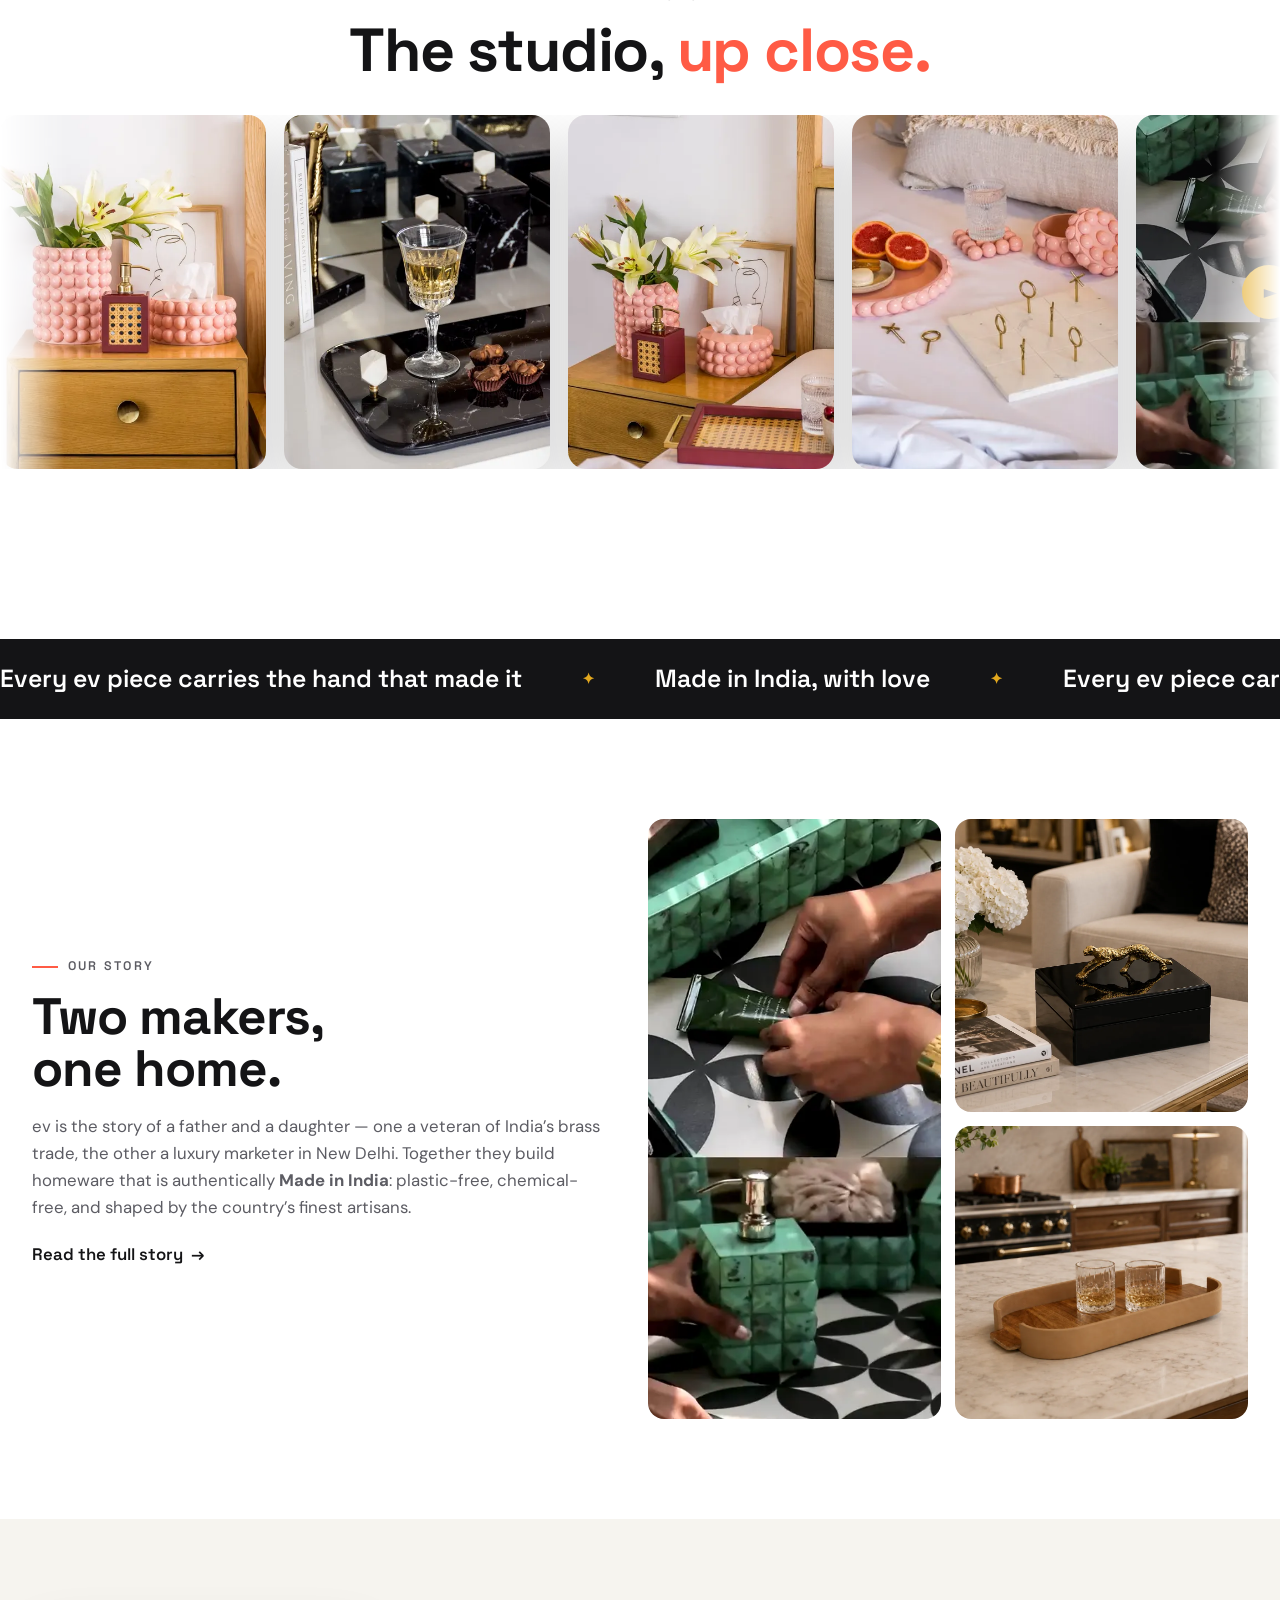
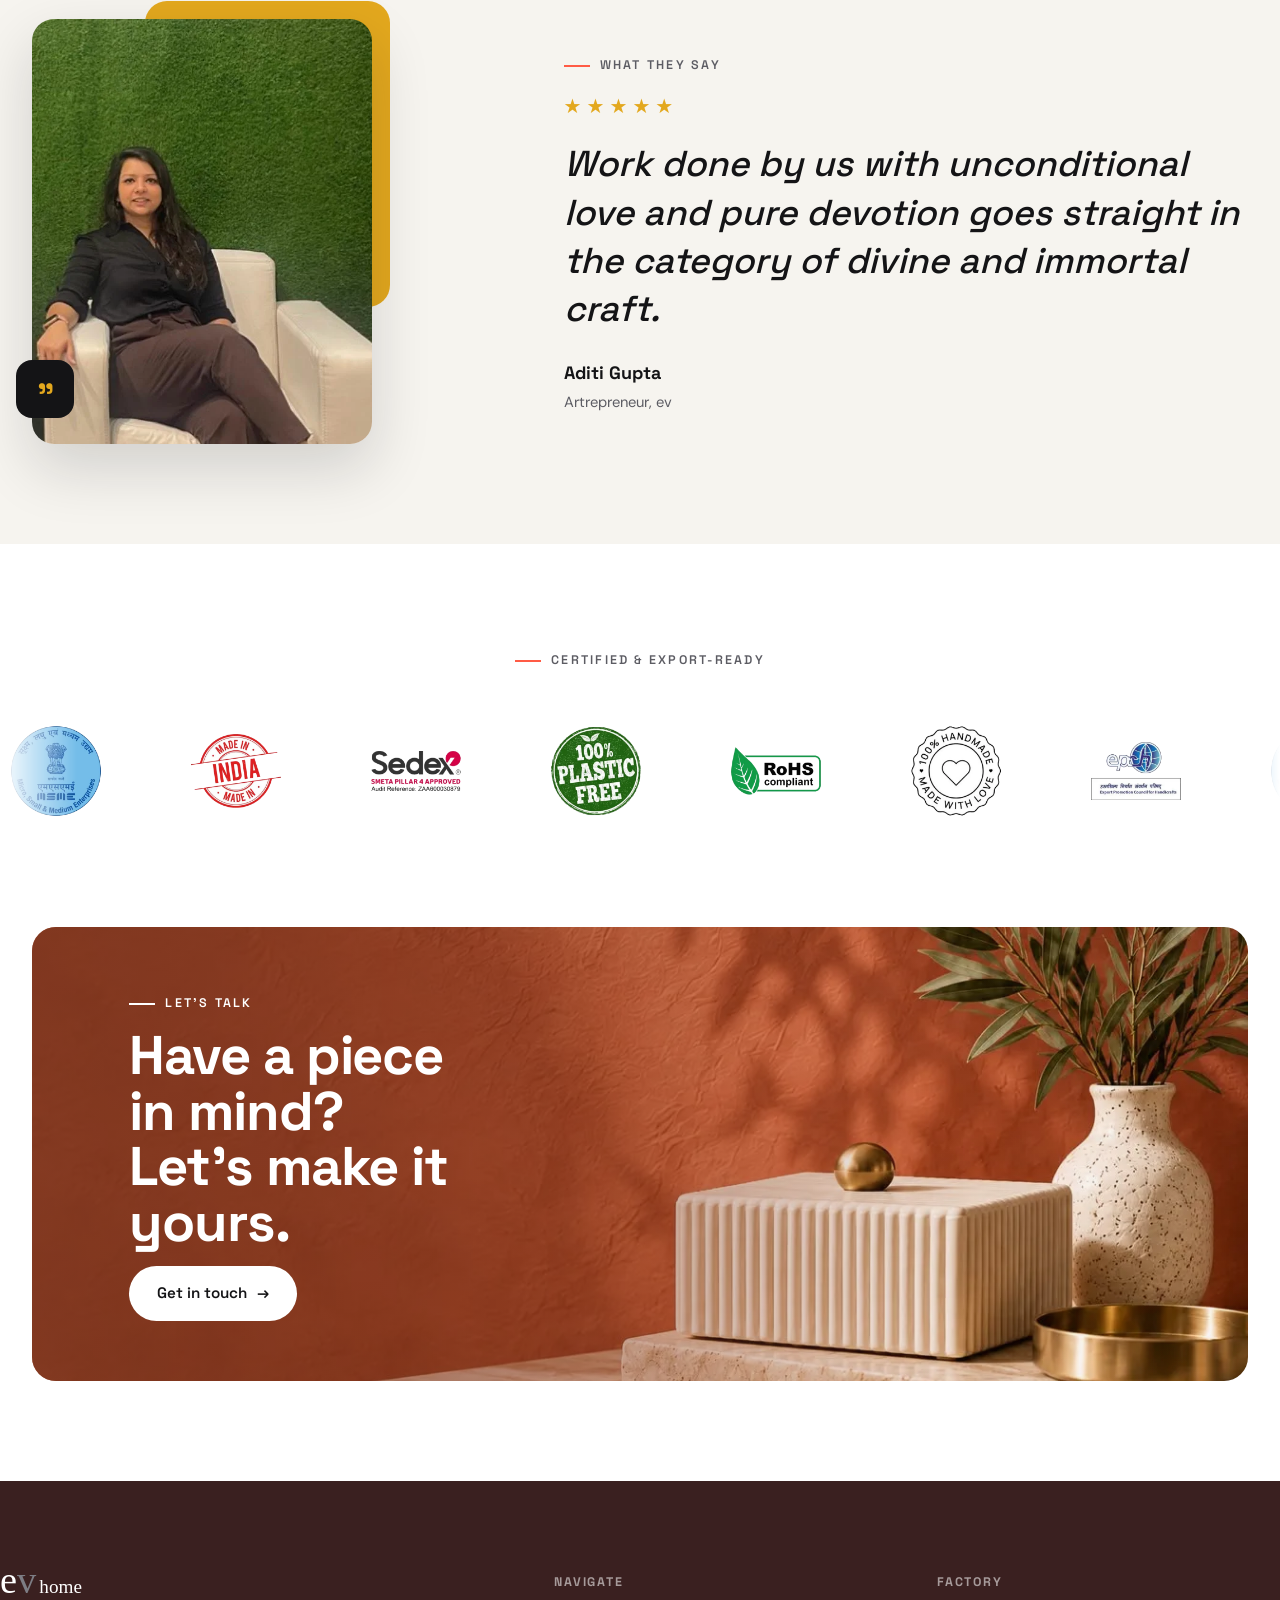
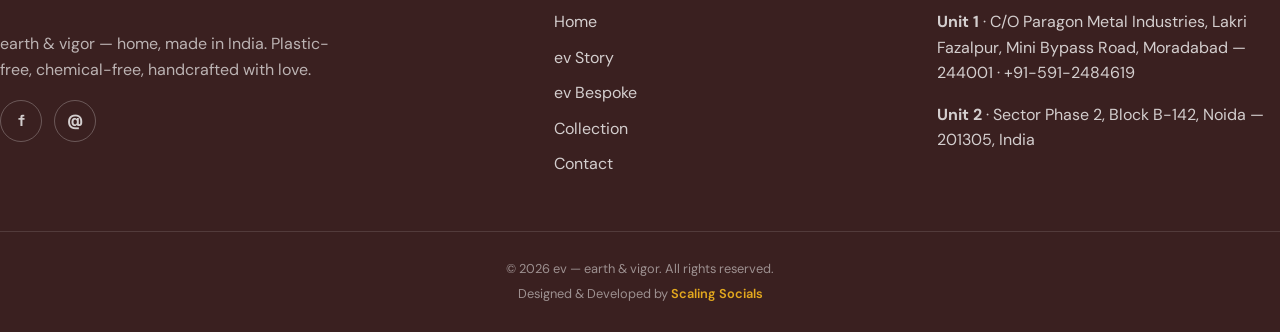
==== commit 03a2d7de: "Mobile polish: tighter hero top gap, smaller hero text (3 lines) + buttons on one line; smaller draw" ====
--- a/index.html
+++ b/index.html
@@ -29,6 +29,7 @@
         <li><a href="bespoke.html">ev Bespoke</a></li>
         <li><a href="collection.html">Collection</a></li>
         <li><a href="contact.html" class="nav-cta">Contact</a></li>
+        <li class="nav-social"><a href="https://www.facebook.com/share/19Vi8wivsV/?mibextid=wwXIfr" target="_blank" rel="noopener" aria-label="Facebook">f</a><a href="mailto:adi@evhome.in" aria-label="Email">@</a></li>
       </ul>
     </nav>
     <button class="nav-toggle" aria-label="Toggle menu">&#9776;</button>
--- a/css/style.css
+++ b/css/style.css
@@ -104,18 +104,22 @@
 .nav-cta:hover { background: var(--ink) !important; }
 
 .nav-toggle { display: none; background: none; border: none; font-size: 1.7rem; cursor: pointer; color: var(--ink); }
+.nav-social { display: none; }
 @media (max-width: 900px) {
   .nav-toggle { display: block; }
   .nav-links {
     position: fixed; top: 0; left: 0; width: 100vw; height: 100vh; height: 100dvh; z-index: 55;
     background: #fff;
     flex-direction: column; align-items: center; justify-content: center;
-    gap: 6px; padding: 96px 24px 48px; display: none;
+    gap: 20px; padding: 96px 24px 48px; display: none;
   }
   .nav-links.open { display: flex; }
-  .nav-links a { padding: 14px 26px; font-size: 1.6rem; border-radius: 999px; }
+  .nav-links a { padding: 9px 22px; font-size: 1.3rem; border-radius: 999px; }
   .nav-toggle { position: relative; z-index: 62; }
   .site-header .logo { position: relative; z-index: 62; }
+  .nav-links .nav-social { display: flex; gap: 14px; margin-top: 14px; }
+  .nav-links .nav-social a { width: 46px; height: 46px; padding: 0; border: 1.5px solid var(--ink); border-radius: 50%; display: grid; place-items: center; font-size: 1.05rem; background: none; color: var(--ink); }
+  .nav-links .nav-social a:hover { background: var(--ink); color: #fff; }
 }
 
 /* ---------- Buttons ---------- */
@@ -281,7 +285,7 @@
 .story-collage { display: grid; grid-template-columns: 1fr 1fr; gap: 14px; }
 .story-collage img, .story-collage video { width: 100%; height: 100%; object-fit: cover; border-radius: 16px; aspect-ratio: 1 / 1; display: block; }
 .story-collage > :first-child { grid-row: span 2; aspect-ratio: 3 / 5; }
-.framed-mustard { min-height: 360px; }
+.framed-mustard { max-width: 100%; }
 @media (max-width: 900px) { .split-story { grid-template-columns: 1fr; gap: 28px; } }
 
 /* ---------- Hero image slider (cross-fade) ---------- */
@@ -485,6 +489,12 @@
   .steps { grid-template-columns: 1fr; }
   form.contact-form .row { grid-template-columns: 1fr; }
   .gallery-grid { grid-template-columns: 1fr; }
+  /* Hero: tighter top gap, smaller text (fits 3 lines), buttons on one line */
+  .hero { padding: 16px 0 24px; }
+  .hero h1 { font-size: 2.2rem; }
+  .hero-lead { font-size: 1rem; margin: 18px 0 22px; max-width: none; }
+  .hero-actions { gap: 10px; flex-wrap: nowrap; }
+  .hero-actions .btn { padding: 12px 16px; font-size: 0.82rem; white-space: nowrap; }
 }
 
 @media (prefers-reduced-motion: reduce) {
